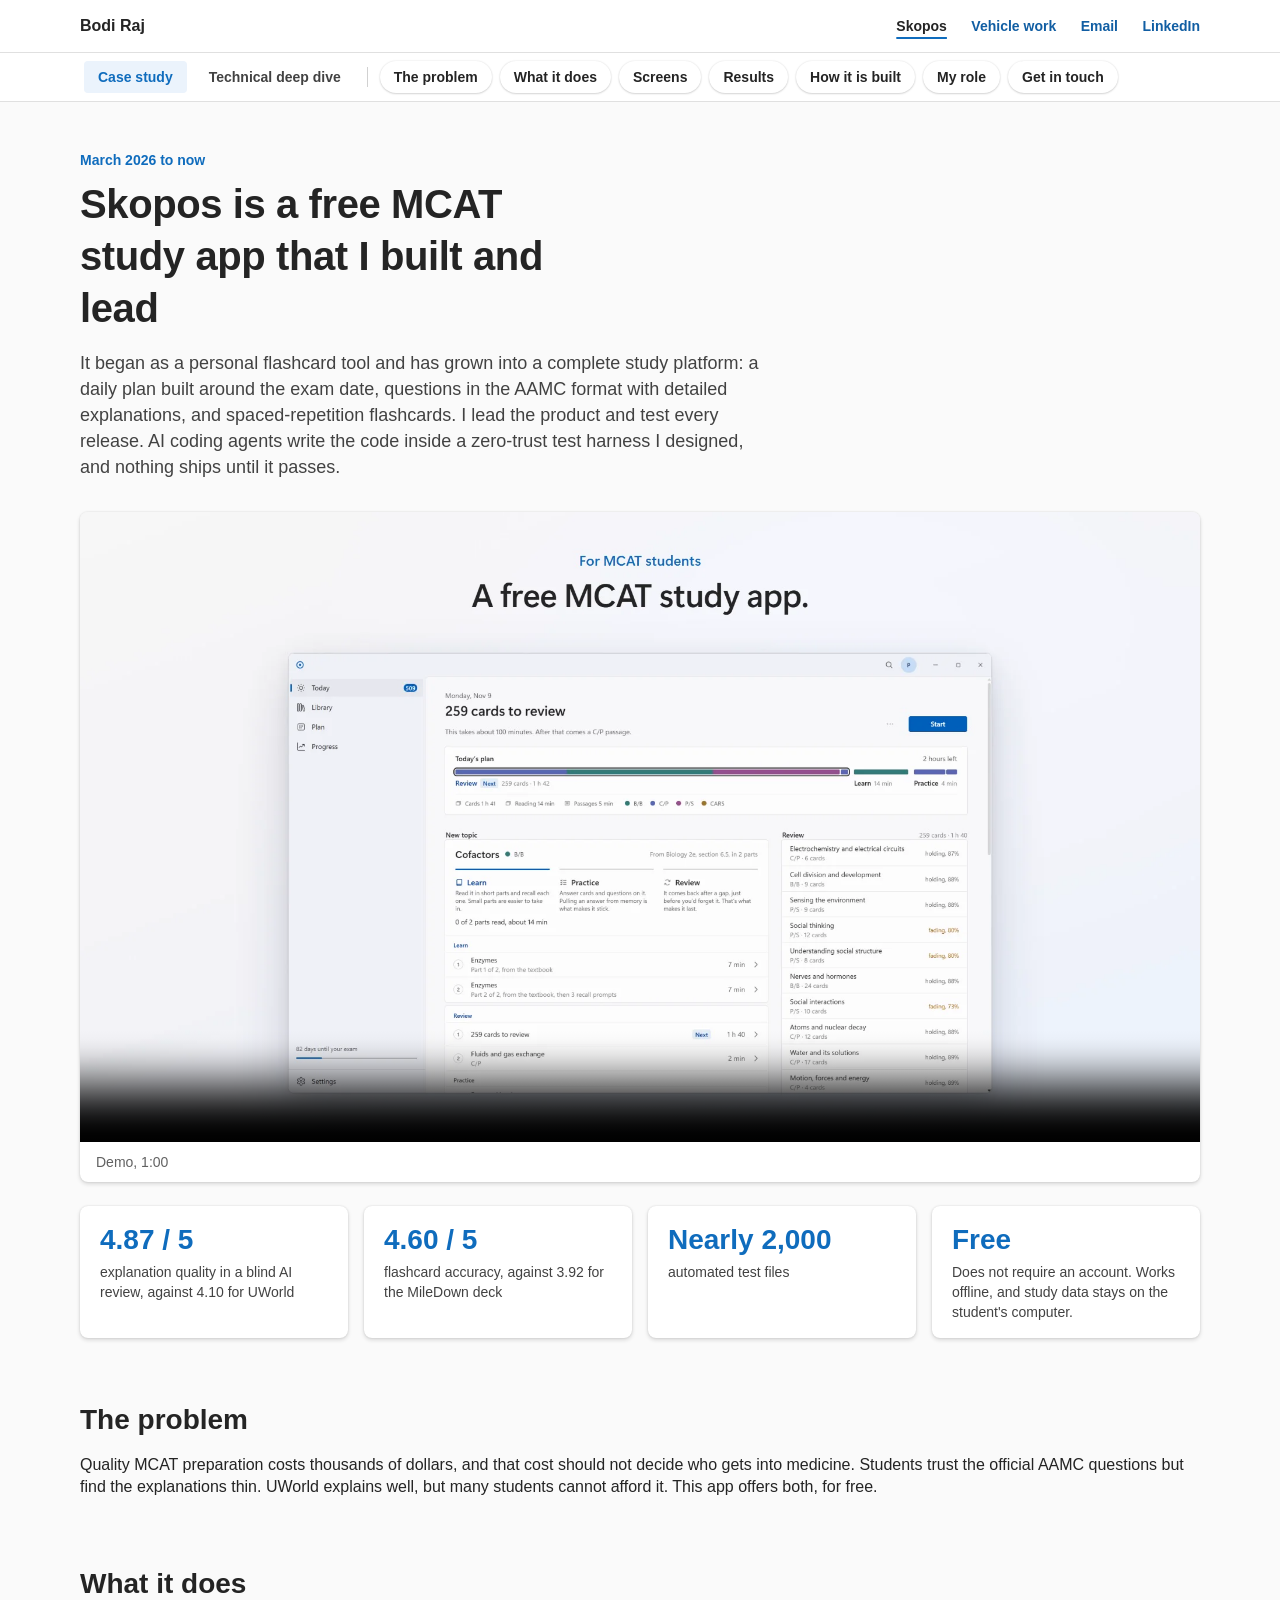
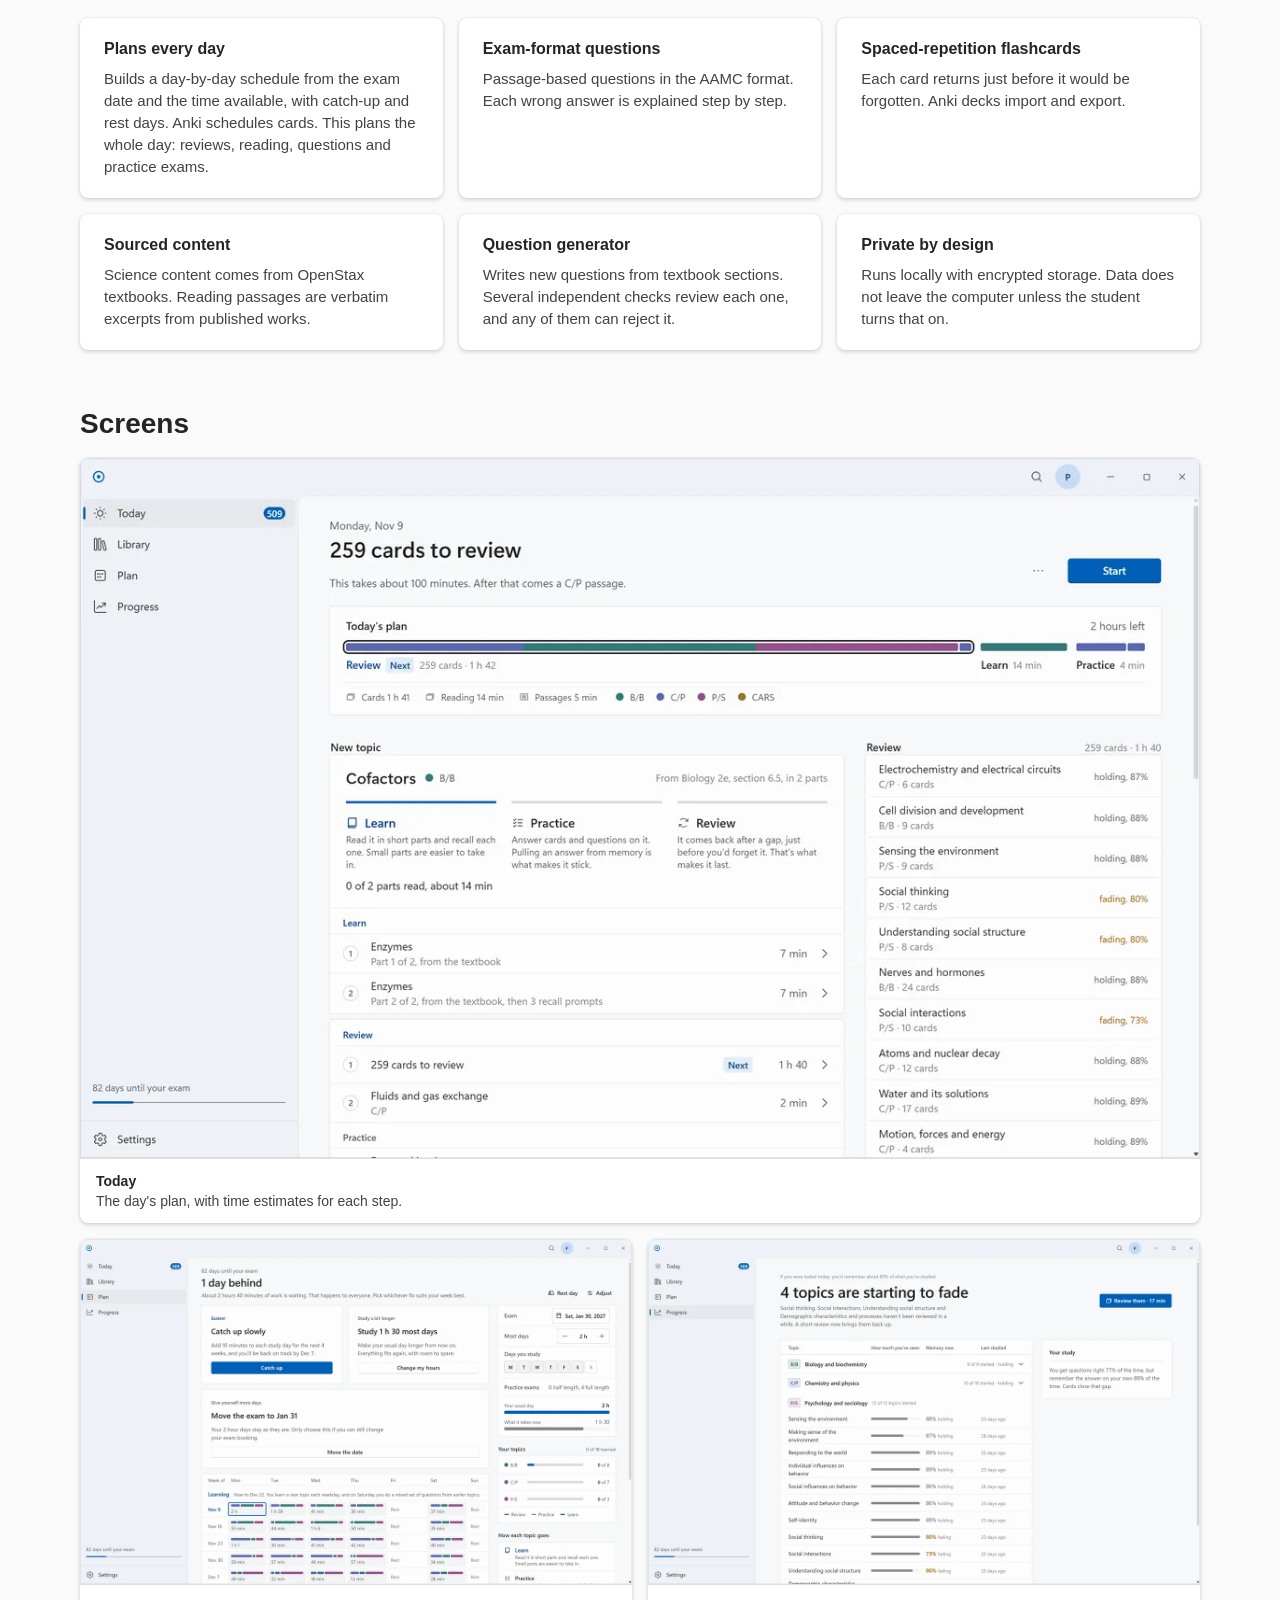
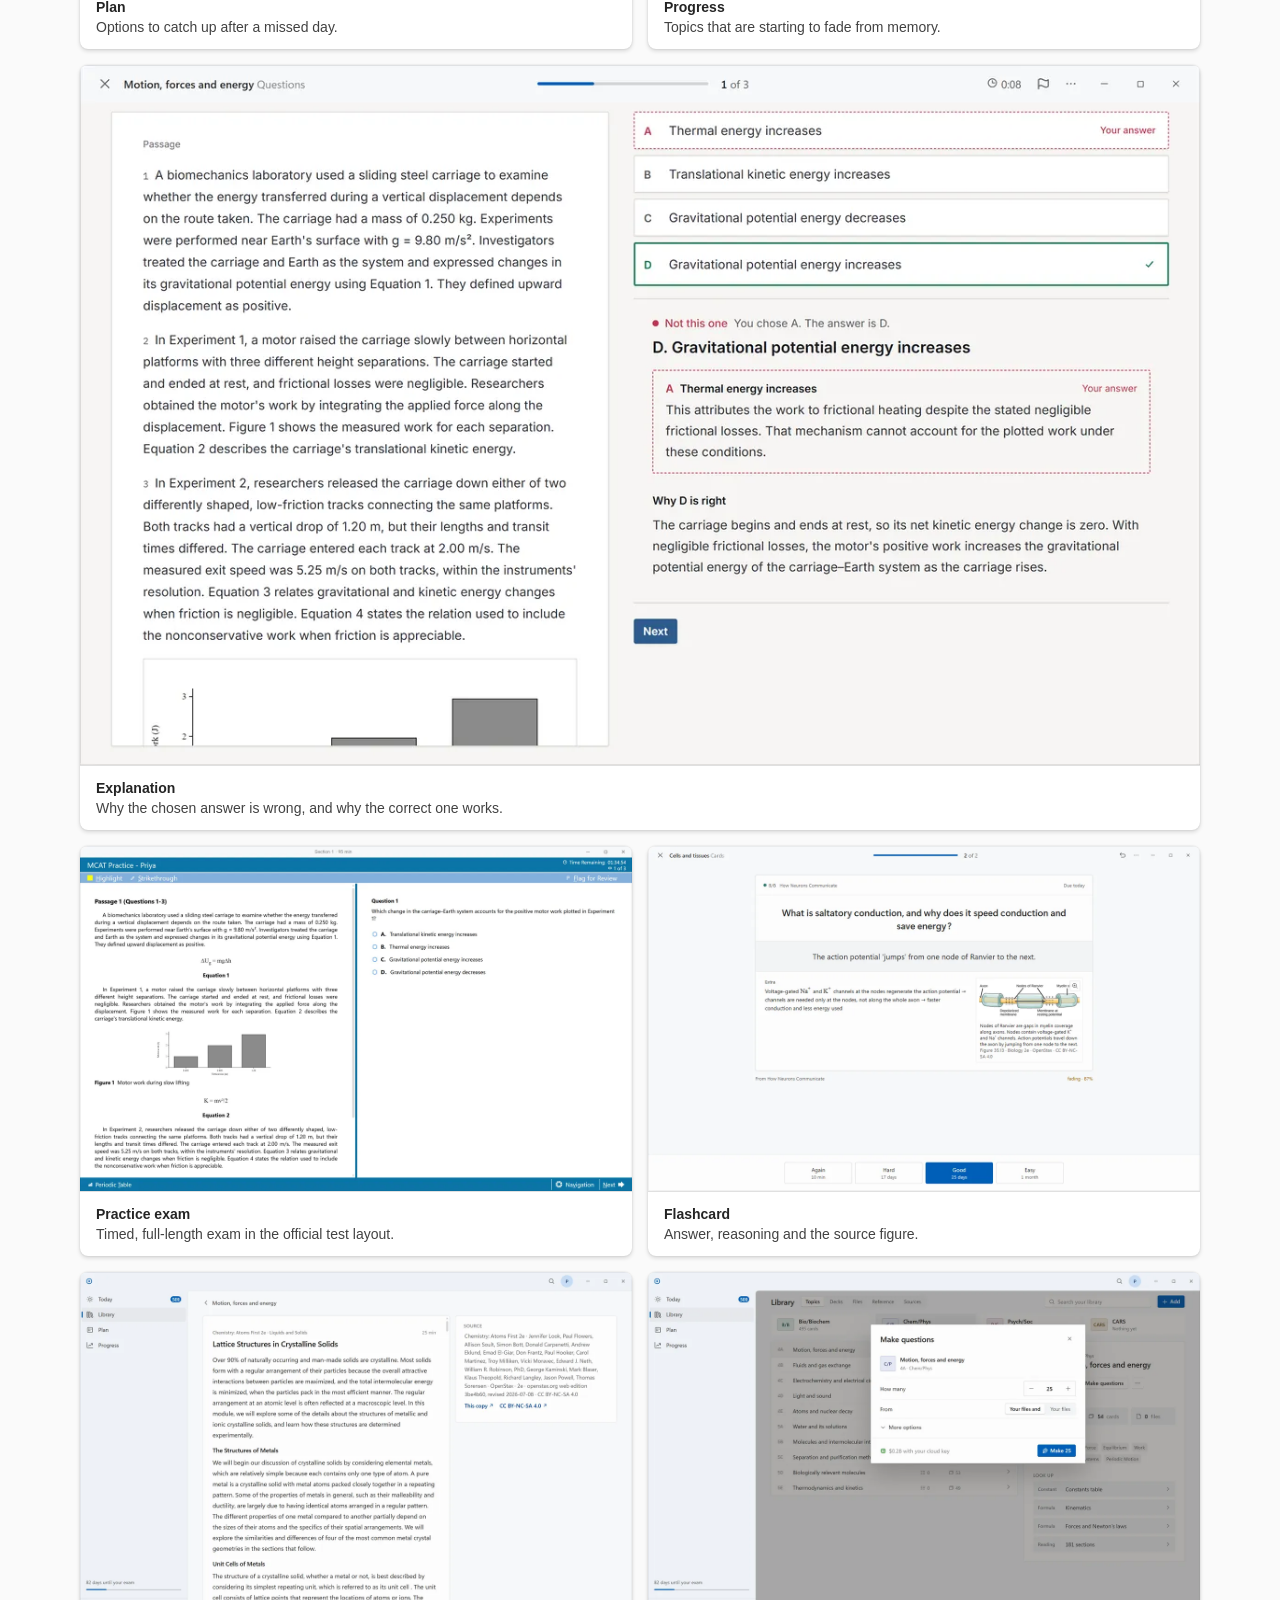
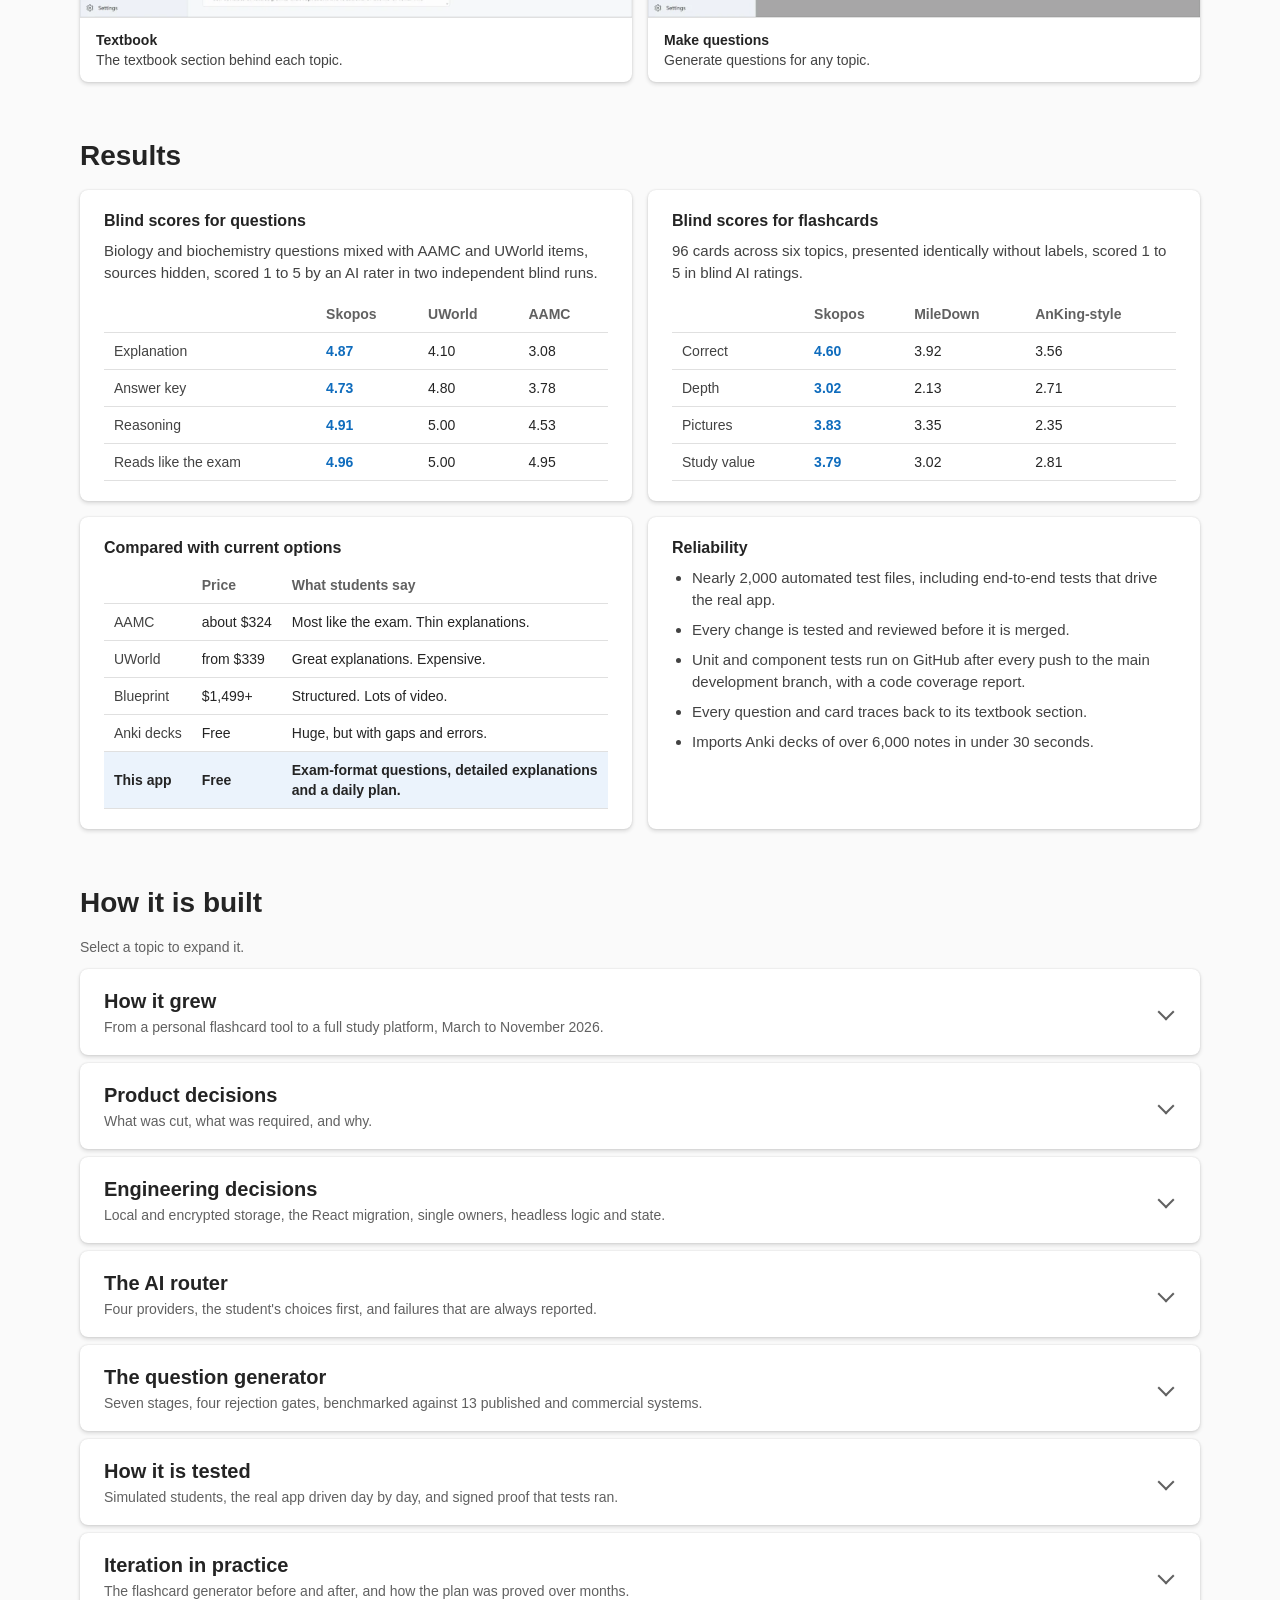
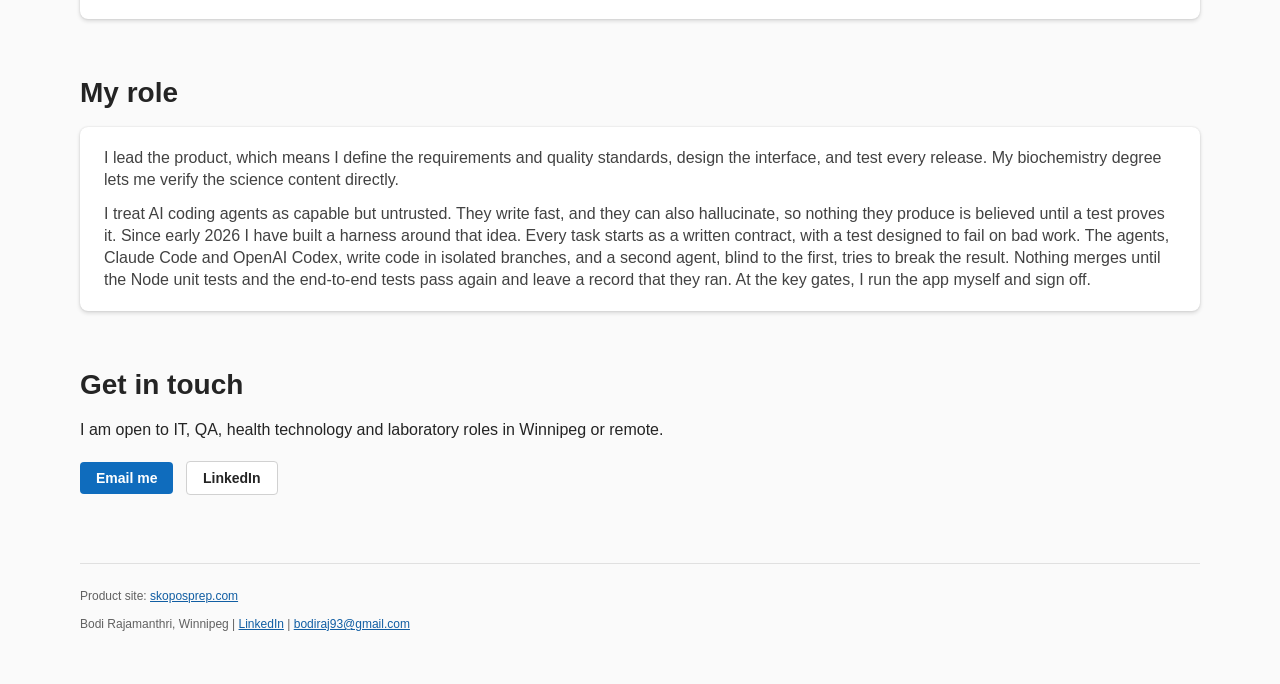
==== index.html @ bb345f44 "Harness timeline: since early 2026" ====
<!DOCTYPE html>
<html lang="en">
<head>
<meta charset="utf-8">
<meta name="viewport" content="width=device-width, initial-scale=1">
<title>Bodi Rajamanthri | Product Lead, Skopos MCAT Prep | Winnipeg</title>
<meta name="description" content="Skopos, a free MCAT study app built and led by Bodi Raj. Demo, screens and results.">
<meta property="og:type" content="website">
<meta property="og:url" content="https://bodiraj93.github.io/">
<meta property="og:title" content="Skopos, a free MCAT study app built and led by Bodi Raj">
<meta property="og:description" content="Demo, screens, engineering decisions and blind test results.">
<meta property="og:image" content="https://bodiraj93.github.io/og.jpg">
<meta property="og:image:width" content="1200">
<meta property="og:image:height" content="627">
<meta name="twitter:card" content="summary_large_image">
<meta name="google-site-verification" content="jhf5IRQitZD0IKRXEUvw29WtyQls0X3uq4EDKf5aHxo">
<link rel="canonical" href="https://bodiraj93.github.io/">
<script type="application/ld+json">{"@context": "https://schema.org", "@type": "Person", "name": "Bodi Rajamanthri", "url": "https://bodiraj93.github.io/", "email": "mailto:bodiraj93@gmail.com", "jobTitle": "Product Lead", "address": {"@type": "PostalAddress", "addressLocality": "Winnipeg", "addressRegion": "MB", "addressCountry": "CA"}, "alumniOf": [{"@type": "CollegeOrUniversity", "name": "Red River College Polytechnic"}, {"@type": "CollegeOrUniversity", "name": "University of Winnipeg"}], "knowsAbout": ["IT support", "Quality assurance", "Software testing", "Product management", "Biochemistry", "Laboratory skills", "Automotive electrical"], "sameAs": ["https://www.linkedin.com/in/bodi-raj/"]}</script>
<link rel="stylesheet" href="site.css?v=8">
</head>
<body>

<header class="top">
  <div class="wrap top-row">
    <a class="name" href="#">Bodi Raj</a>
    <nav aria-label="Site">
      <a href="index.html" aria-current="page">Skopos</a>
      <a href="vehicles.html">Vehicle work</a>
      <a href="mailto:bodiraj93@gmail.com">Email</a>
      <a href="https://www.linkedin.com/in/bodi-raj/">LinkedIn</a>
    </nav>
  </div>
</header>
<nav class="secnav" aria-label="Skopos pages and sections">
  <div class="wrap secnav-row"><a class="tab" href="index.html" aria-current="page">Case study</a><a class="tab" href="skopos-deep-dive.html">Technical deep dive</a><span class="sep" aria-hidden="true"></span><a href="#problem">The problem</a><a href="#what">What it does</a><a href="#screens">Screens</a><a href="#results">Results</a><a href="#built">How it is built</a><a href="#role">My role</a><a href="#contact">Get in touch</a></div>
</nav>

<main>

<section class="hero wrap">
  <p class="eyebrow">March 2026 to now</p>
  <h1>Skopos is a free MCAT study app that I built and lead</h1>
  <p class="lede">It began as a personal flashcard tool and has grown into a complete study platform: a daily plan built around the exam date, questions in the AAMC format with detailed explanations, and spaced-repetition flashcards. I lead the product and test every release. AI coding agents write the code inside a zero-trust test harness I designed, and nothing ships until it passes.</p>

  <figure class="video card">
    <video controls preload="metadata" playsinline poster="poster.webp" width="1920" height="1080">
      <source src="demo.mp4" type="video/mp4">
    </video>
    <figcaption>Demo, 1:00</figcaption>
  </figure>

  <ul class="facts" aria-label="Key facts">
    <li><strong>4.87 / 5</strong><span>explanation quality in a blind AI review, against 4.10 for UWorld</span></li>
    <li><strong>4.60 / 5</strong><span>flashcard accuracy, against 3.92 for the MileDown deck</span></li>
    <li><strong>Nearly 2,000</strong><span>automated test files</span></li>
    <li><strong>Free</strong><span>Does not require an account. Works offline, and study data stays on the student's computer.</span></li>
  </ul>
</section>

<section class="wrap block" id="problem">
  <h2>The problem</h2>
  <p>Quality MCAT preparation costs thousands of dollars, and that cost should not decide who gets into medicine. Students trust the official AAMC questions but find the explanations thin. UWorld explains well, but many students cannot afford it. This app offers both, for free.</p>
</section>

<section class="wrap block" id="what">
  <h2>What it does</h2>
  <div class="grid three">
    <article class="card pad"><h3>Plans every day</h3><p>Builds a day-by-day schedule from the exam date and the time available, with catch-up and rest days. Anki schedules cards. This plans the whole day: reviews, reading, questions and practice exams.</p></article>
    <article class="card pad"><h3>Exam-format questions</h3><p>Passage-based questions in the AAMC format. Each wrong answer is explained step by step.</p></article>
    <article class="card pad"><h3>Spaced-repetition flashcards</h3><p>Each card returns just before it would be forgotten. Anki decks import and export.</p></article>
    <article class="card pad"><h3>Sourced content</h3><p>Science content comes from OpenStax textbooks. Reading passages are verbatim excerpts from published works.</p></article>
    <article class="card pad"><h3>Question generator</h3><p>Writes new questions from textbook sections. Several independent checks review each one, and any of them can reject it.</p></article>
    <article class="card pad"><h3>Private by design</h3><p>Runs locally with encrypted storage. Data does not leave the computer unless the student turns that on.</p></article>
  </div>
</section>

<section class="wrap block" id="screens">
  <h2>Screens</h2>
  <div class="gallery" data-gallery></div>
</section>

<section class="wrap block" id="results">
  <h2>Results</h2>
  <div class="grid two">
    <article class="card pad">
      <h3>Blind scores for questions</h3>
      <p class="sub">Biology and biochemistry questions mixed with AAMC and UWorld items, sources hidden, scored 1 to 5 by an AI rater in two independent blind runs.</p>
      <table class="scores">
        <thead><tr><th scope="col"></th><th scope="col">Skopos</th><th scope="col">UWorld</th><th scope="col">AAMC</th></tr></thead>
        <tbody>
          <tr><th scope="row">Explanation</th><td>4.87</td><td>4.10</td><td>3.08</td></tr>
          <tr><th scope="row">Answer key</th><td>4.73</td><td>4.80</td><td>3.78</td></tr>
          <tr><th scope="row">Reasoning</th><td>4.91</td><td>5.00</td><td>4.53</td></tr>
          <tr><th scope="row">Reads like the exam</th><td>4.96</td><td>5.00</td><td>4.95</td></tr>
        </tbody>
      </table>
    </article>
    <article class="card pad">
      <h3>Blind scores for flashcards</h3>
      <p class="sub">96 cards across six topics, presented identically without labels, scored 1 to 5 in blind AI ratings.</p>
      <table class="scores">
        <thead><tr><th scope="col"></th><th scope="col">Skopos</th><th scope="col">MileDown</th><th scope="col">AnKing-style</th></tr></thead>
        <tbody>
          <tr><th scope="row">Correct</th><td>4.60</td><td>3.92</td><td>3.56</td></tr>
          <tr><th scope="row">Depth</th><td>3.02</td><td>2.13</td><td>2.71</td></tr>
          <tr><th scope="row">Pictures</th><td>3.83</td><td>3.35</td><td>2.35</td></tr>
          <tr><th scope="row">Study value</th><td>3.79</td><td>3.02</td><td>2.81</td></tr>
        </tbody>
      </table>
    </article>
  </div>
  <div class="grid two after">
    <article class="card pad">
      <h3>Compared with current options</h3>
      <table class="scores compare">
        <thead><tr><th scope="col"></th><th scope="col">Price</th><th scope="col">What students say</th></tr></thead>
        <tbody>
          <tr><th scope="row">AAMC</th><td>about $324</td><td>Most like the exam. Thin explanations.</td></tr>
          <tr><th scope="row">UWorld</th><td>from $339</td><td>Great explanations. Expensive.</td></tr>
          <tr><th scope="row">Blueprint</th><td>$1,499+</td><td>Structured. Lots of video.</td></tr>
          <tr><th scope="row">Anki decks</th><td>Free</td><td>Huge, but with gaps and errors.</td></tr>
          <tr><th scope="row">This app</th><td>Free</td><td>Exam-format questions, detailed explanations and a daily plan.</td></tr>
        </tbody>
      </table>
    </article>
    <article class="card pad">
      <h3>Reliability</h3>
      <ul class="plain">
        <li>Nearly 2,000 automated test files, including end-to-end tests that drive the real app.</li>
        <li>Every change is tested and reviewed before it is merged.</li>
        <li>Unit and component tests run on GitHub after every push to the main development branch, with a code coverage report.</li>
        <li>Every question and card traces back to its textbook section.</li>
        <li>Imports Anki decks of over 6,000 notes in under 30 seconds.</li>
      </ul>
    </article>
  </div>
</section>

<section class="wrap block" id="built">
  <h2>How it is built</h2>
  <p class="sub">Select a topic to expand it.</p>
  <div class="dd-list">
  <details class="dd">
    <summary><span class="dd-t">How it grew</span><span class="dd-s">From a personal flashcard tool to a full study platform, March to November 2026.</span></summary>
    <div class="dd-body">
<ol class="timeline">
    <li><span class="when">Mar to Jun</span><h3>Flashcard tool</h3><p>A personal flashcard app, extended with practice exams, a planner and statistics.</p></li>
    <li><span class="when">Jun to Aug</span><h3>Full rebuild</h3><p>Rebuilt on a modern framework, with every existing feature listed first so that every one was kept.</p></li>
    <li><span class="when">September</span><h3>Design and data</h3><p>Every screen redesigned. Textbook library, encrypted storage and Anki import added.</p></li>
    <li><span class="when">October</span><h3>Question generator</h3><p>Generator built and tested blind against official and commercial questions. Phone companion designed.</p></li>
    <li><span class="when">November</span><h3>Question bank</h3><p>Completing the full question bank.</p></li>
  </ol>
    </div>
  </details>
  <details class="dd">
    <summary><span class="dd-t">Product decisions</span><span class="dd-s">What was cut, what was required, and why.</span></summary>
    <div class="dd-body">
<div class="grid two">
    <article class="card pad"><h3>Removing the 3D home screen</h3><p>I built a 3D world for the home screen. It was impressive, but it slowed the app and pulled focus from studying, so I removed it.</p></article>
    <article class="card pad"><h3>Every fact is sourced</h3><p>Every question and card must trace back to a textbook section. Anything that cannot is discarded.</p></article>
    <article class="card pad"><h3>Every change is checked</h3><p>Every change is tested and approved by a separate reviewer before it is merged.</p></article>
    <article class="card pad"><h3>Local data and optional AI features</h3><p>The app does not require an account and does not use cloud storage. AI features are optional and use the student's own key.</p></article>
  </div>
    </div>
  </details>
  <details class="dd">
    <summary><span class="dd-t">Engineering decisions</span><span class="dd-s">Local and encrypted storage, the React migration, single owners, headless logic and state.</span></summary>
    <div class="dd-body">
<article class="card pad feature">
    <h3>Local, encrypted storage</h3>
    <p>Skopos keeps everything on the student's own computer, unlike most apps today, which are cloud subscriptions that keep your data on their servers. Students' study records sit close to health and medical information, and that kind of data should not be sent over the internet without their say. The data is stored in an encrypted database (SQLCipher). The app does not require an account, does not use cloud storage, and works fully offline. AI features are optional and use the student's own key, so data is shared only when they choose.</p>
  </article>
  <div class="grid three after">
    <article class="card pad"><h3>Migration to React</h3><p>The original app had grown to about 30,000 lines of plain JavaScript and was getting risky to change. I moved it to React, starting from a full feature inventory so that every feature was kept, and old code was retired only after a script confirmed it was unused.</p></article>
    <article class="card pad"><h3>Single owners</h3><p>Every rule lives in exactly one place. One module decides what is due for review, and the home screen, study sessions, flashcards and planner all read from it. When two screens work something out separately, they eventually disagree. One owner means one answer and one place to fix.</p></article>
    <article class="card pad"><h3>Headless logic</h3><p>Scheduling, pacing and planning are pure functions that do not depend on the screen, the clock or storage. They can be tested thoroughly on their own and behave the same wherever they are used.</p></article>
    <article class="card pad"><h3>Clear state management</h3><p>State is split into four layers: shared logic, encrypted study data, settings and background services. Each screen's state has exactly one owner in the store (Zustand), so any bug traces back to one place.</p></article>
    <article class="card pad"><h3>A plan recalculated from real progress</h3><p>A saved study plan is out of date the moment a student misses a day. So the plan is not stored. It is recalculated from the student's real progress every time, and every change they make is applied the same way.</p></article>
    <article class="card pad"><h3>Locked-down desktop shell</h3><p>In the Electron shell, the interface code is kept apart from the system and cannot load system modules. It reaches the system only through an approved list of channels, and every response is checked at that boundary.</p></article>
  </div>
    </div>
  </details>
  <details class="dd">
    <summary><span class="dd-t">The AI router</span><span class="dd-s">Four providers, the student's choices first, and failures that are always reported.</span></summary>
    <div class="dd-body">
<p class="intro">The app can work with four AI providers: Gemini, OpenAI, Anthropic and Groq. A router decides which model handles each task. I designed it around one principle: the student's choices always come first, and quality, capability and cost are weighed only within them.</p>
  <ol class="steps">
    <li><h3>The student's choices</h3><p>A model the student has pinned is used as is. Otherwise the router stays within their chosen provider, their quality setting and their spending limit.</p></li>
    <li><h3>What the task needs</h3><p>Each task declares what it requires, such as reading images, reading PDFs, structured output, long documents or keeping data on the computer. Models that cannot do the job are filtered out.</p></li>
    <li><h3>Best fit, then cost</h3><p>Among the models left, it scores quality for that kind of work and moves up a tier only for harder material, such as difficult questions or answers that must be graded precisely.</p></li>
    <li><h3>A plain message when no model fits</h3><p>If none of the available models meets every requirement, it uses the closest match and tells the student plainly, including what would fix it. It does not fail silently.</p></li>
  </ol>
  <p class="note">The routing decision is a pure function: the same inputs always give the same answer, without side effects, so every rule can be tested directly. Adding a new provider means registering it, not changing the router.</p>
  <div class="grid two after">
    <article class="card pad diff"><h3>How it differs</h3><p>Most study apps are tied to one cloud AI service and send everything to it. This router works across four providers, and it puts the student's choices and data rules ahead of the system's preferences.</p></article>
    <article class="card pad diff"><h3>How it was proved</h3><p>Because each decision is a pure function, every rule (pins, capability filters, tier escalation, spending limits, the loud fallback) is checked directly by automated tests, without needing a live AI service.</p></article>
  </div>
    </div>
  </details>
  <details class="dd">
    <summary><span class="dd-t">The question generator</span><span class="dd-s">Seven stages, four rejection gates, benchmarked against 13 published and commercial systems.</span></summary>
    <div class="dd-body">
<p class="intro">The generator is a pipeline of seven stages, using several AI models and code checks, each with one job. Four of the stages can reject a question, and anything that fails is discarded rather than patched.</p>
  <ol class="steps seven">
    <li><h3>Source first</h3><p>Every question starts from one section of a real text: OpenStax for the sciences, published works for reading passages.</p></li>
    <li><h3>Blueprint</h3><p>The question is planned before it is written: the skill it tests, the reasoning it needs, and the specific mistake each wrong answer is built to catch.</p></li>
    <li><h3>Write</h3><p>Passage, question, four options and a step-by-step explanation, written only from the source and the blueprint.</p></li>
    <li class="gate"><h3>Blind solve</h3><p>A separate model answers without seeing the key. If it does not reach the intended answer, the question is removed.</p></li>
    <li class="gate"><h3>Grounding check</h3><p>Every fact the answer depends on must be found in the source text. Anything unsupported is removed.</p></li>
    <li class="gate"><h3>Rules in code</h3><p>Fixed checks that a model cannot argue past: format, option letters, explanation steps, giveaway wording and duplicates.</p></li>
    <li class="gate"><h3>Measured against the exam</h3><p>Each batch's mix of skills and difficulty must sit within the real exam's range, and batches are rated blind alongside real exam questions.</p></li>
  </ol>
  <div class="grid two after">
    <article class="card pad diff"><h3>How it differs</h3><p>I benchmarked the design against 13 published and commercial systems. Research generators rely on templates built by experts or a human reviewer at the end, and commercial banks do not publish how their questions are made. A single AI prompt produces acceptable questions only 18 to 31 percent of the time in a published medical study. This pipeline does not have a human in the loop, so its gates are built to carry that load: every wrong answer is planned around a real mistake, and every fact is checked against the source.</p></article>
    <article class="card pad diff"><h3>How it was proved</h3><p>Batches were rated blind, mixed in with official AAMC and commercial questions. On biology and biochemistry, its explanations scored 4.87 out of 5, against 4.10 for UWorld and 3.08 for the AAMC's own. Each round of testing fed the next version of the pipeline.</p></article>
  </div>
    </div>
  </details>
  <details class="dd">
    <summary><span class="dd-t">How it is tested</span><span class="dd-s">Simulated students, the real app driven day by day, and signed proof that tests ran.</span></summary>
    <div class="dd-body">
<div class="grid three">
    <article class="card pad"><h3>Simulated students</h3><p>Simulated students study for a week, a month, a year and several years, on the real encrypted database. They miss days, move their exam date, import decks and rest, and the app is checked every simulated day. One run loads 100,000 cards to test scale.</p></article>
    <article class="card pad"><h3>The real app, day by day</h3><p>Automated tests open the real desktop app and study through it for weeks at a time with a controlled clock, then compare the app's plan against an independent calculation every day.</p></article>
    <article class="card pad"><h3>Rules about the plan</h3><p>Property tests state rules the planner must always keep, then check them across many randomly generated study histories with missed days, rest days and exam date changes.</p></article>
    <article class="card pad"><h3>Signed test records for finished tasks</h3><p>A task can only be marked done with a signed record that its tests ran. The system re-runs that command itself, and blocks any commit made with code newer than the last passing test run.</p></article>
    <article class="card pad"><h3>Automated checks on app wording</h3><p>The app's writing rules are checked automatically by the test suite: plain everyday words, without internal jargon, dashes or trailing dots. A screen that breaks them fails the tests.</p></article>
    <article class="card pad"><h3>Source and licence credits</h3><p>Every textbook figure carries its source and licence on the card. A licence audit checked the terms shown across the app.</p></article>
  </div>
    </div>
  </details>
  <details class="dd">
    <summary><span class="dd-t">Iteration in practice</span><span class="dd-s">The flashcard generator before and after, and how the plan was proved over months.</span></summary>
    <div class="dd-body">
<p class="intro">The flashcard generator is one example of how each major part was iterated and re-tested until it measured up. The previous version's cards were thin, so it was rebuilt and tested again, blind.</p>
<div class="grid two">
    <article class="card pad">
      <h3>Flashcard generator, previous version against current</h3>
      <p class="sub">Both versions were scored in the same blind test on the same six topics.</p>
      <table class="scores">
        <thead><tr><th scope="col"></th><th scope="col">Current</th><th scope="col">Previous version</th></tr></thead>
        <tbody>
          <tr><th scope="row">Depth</th><td>3.02</td><td>1.94</td></tr>
          <tr><th scope="row">Pictures</th><td>3.83</td><td>1.35</td></tr>
          <tr><th scope="row">Study value</th><td>3.79</td><td>2.50</td></tr>
          <tr><th scope="row">Correct</th><td>4.60</td><td>4.40</td></tr>
        </tbody>
      </table>
    </article>
    <article class="card pad">
      <h3>Long-run tests of the plan</h3>
      <ul class="plain">
        <li>Simulated students run from one week to several years on the real encrypted database.</li>
        <li>The real app is driven through weeks of study, and its plan is compared every day with an independent calculation.</li>
        <li>Missed days, rest days, exam date changes and large imports are all part of the test.</li>
      </ul>
    </article>
  </div>
    </div>
  </details>
  </div>
</section>

<section class="wrap block" id="role">
  <h2>My role</h2>
  <div class="card pad role">
    <p>I lead the product, which means I define the requirements and quality standards, design the interface, and test every release. My biochemistry degree lets me verify the science content directly.</p>
    <p>I treat AI coding agents as capable but untrusted. They write fast, and they can also hallucinate, so nothing they produce is believed until a test proves it. Since early 2026 I have built a harness around that idea. Every task starts as a written contract, with a test designed to fail on bad work. The agents, Claude Code and OpenAI Codex, write code in isolated branches, and a second agent, blind to the first, tries to break the result. Nothing merges until the Node unit tests and the end-to-end tests pass again and leave a record that they ran. At the key gates, I run the app myself and sign off.</p>
  </div>
</section>

<section class="wrap block contact" id="contact">
  <h2>Get in touch</h2>
  <p>I am open to IT, QA, health technology and laboratory roles in Winnipeg or remote.</p>
  <p><a class="btn" href="mailto:bodiraj93@gmail.com">Email me</a> <a class="btn subtle" href="https://www.linkedin.com/in/bodi-raj/">LinkedIn</a></p>
</section>

</main>

<dialog id="lightbox" aria-label="Full size image">
  <form method="dialog"><button class="close" aria-label="Close">Close</button></form>
  <img alt="">
  <p class="cap"></p>
</dialog>

<footer class="wrap foot"><p>Product site: <a href="https://skoposprep.com">skoposprep.com</a></p><p>Bodi Rajamanthri, Winnipeg | <a href="https://www.linkedin.com/in/bodi-raj/">LinkedIn</a> | <a href="mailto:bodiraj93@gmail.com">bodiraj93@gmail.com</a></p></footer>

<script src="shots.js?v=6"></script>
<script src="site.js?v=6"></script>
<script>
// Section menu: mark the section on screen. Links work without this.
(function () {
  var links = Array.prototype.slice.call(document.querySelectorAll('.secnav a[href^="#"]'));
  if (!links.length || !('IntersectionObserver' in window)) return;
  var row = links[0].parentNode, on = null;
  var secs = links.map(function (a) { return document.getElementById(a.hash.slice(1)); });
  function update() {
    var pick = null;
    secs.forEach(function (s, i) { if (s.getBoundingClientRect().top <= innerHeight / 2) pick = links[i]; });
    if (pick === on) return;
    if (on) on.removeAttribute('aria-current');
    on = pick;
    if (!on) return;
    on.setAttribute('aria-current', 'true');
    var r = row.getBoundingClientRect(), b = on.getBoundingClientRect();
    if (b.left < r.left || b.right > r.right) row.scrollLeft += b.left - r.left - (r.width - b.width) / 2;
  }
  var io = new IntersectionObserver(update, { rootMargin: '0px 0px -50% 0px' });
  secs.forEach(function (s) { io.observe(s); });
})();
</script>
</body>
</html>
---- site.css ----
/* Fluent 2 tokens (values from microsoft/fluentui packages/tokens) */
:root {
  --bg1: #ffffff; --bg2: #fafafa; --bg3: #f5f5f5;
  --fg1: #242424; --fg2: #424242; --fg3: #616161;
  --stroke1: #d1d1d1; --stroke2: #e0e0e0;
  --brand: #0f6cbd; --brand-hover: #115ea3; --brand-bg2: #ebf3fc; --brand-fg: #0f6cbd; --link: #115ea3;
  --focus: #000000;
  --sh-a: rgba(0,0,0,.12); --sh-k: rgba(0,0,0,.14);
  --shadow4: 0 0 2px var(--sh-a), 0 2px 4px var(--sh-k);
  --shadow8: 0 0 2px var(--sh-a), 0 4px 8px var(--sh-k);
  --shadow64: 0 0 8px var(--sh-a), 0 32px 64px var(--sh-k);
  --r-m: 4px; --r-xl: 8px; --r-2xl: 12px;
  --font: "Segoe UI Variable Text", "Segoe UI", "Segoe UI Web (West European)", -apple-system, BlinkMacSystemFont, Roboto, "Helvetica Neue", sans-serif;
  --display: "Segoe UI Variable Display", "Segoe UI", -apple-system, BlinkMacSystemFont, Roboto, sans-serif;
}
@media (prefers-color-scheme: dark) {
  :root {
    --bg1: #292929; --bg2: #1f1f1f; --bg3: #141414;
    --fg1: #ffffff; --fg2: #d6d6d6; --fg3: #adadad;
    --stroke1: #666666; --stroke2: #525252;
    --brand: #115ea3; --brand-hover: #0f6cbd; --brand-bg2: #082338; --brand-fg: #479ef5; --link: #479ef5;
    --focus: #ffffff; --sh-a: rgba(0,0,0,.24); --sh-k: rgba(0,0,0,.28);
  }
}

* { box-sizing: border-box; }
html { -webkit-text-size-adjust: 100%; }
body { margin: 0; background: var(--bg2); color: var(--fg1); font: 400 16px/22px var(--font); }
a { color: var(--link); }
:focus-visible { outline: 2px solid var(--focus); outline-offset: 2px; border-radius: var(--r-m); }
.wrap { width: min(1120px, 100% - 48px); margin-inline: auto; }

.top { position: sticky; top: 0; z-index: 5; background: color-mix(in srgb, var(--bg1) 88%, transparent); backdrop-filter: blur(12px); border-bottom: 1px solid var(--stroke2); }
.top-row { display: flex; align-items: center; justify-content: space-between; height: 52px; }
.name { font: 600 16px/22px var(--font); color: var(--fg1); text-decoration: none; }
.top nav a { margin-left: 20px; font: 600 14px/20px var(--font); text-decoration: none; }
.top nav a:hover { text-decoration: underline; }

.hero { padding: 48px 0 8px; }
.eyebrow { margin: 0 0 8px; font: 600 14px/20px var(--font); color: var(--brand-fg); }
h1 { margin: 0; max-width: 22ch; font: 600 40px/52px var(--display); letter-spacing: -0.01em; }
.lede { max-width: 68ch; margin: 16px 0 32px; color: var(--fg2); font: 400 18px/26px var(--font); }
h2 { margin: 0 0 16px; font: 600 28px/36px var(--display); }
h3 { margin: 0 0 8px; font: 600 16px/22px var(--font); }
p { margin: 0 0 12px; }
.sub { color: var(--fg3); font-size: 14px; line-height: 20px; }
.note { margin: 12px 0 0; color: var(--fg2); font-size: 14px; line-height: 20px; }

.card { background: var(--bg1); border-radius: var(--r-xl); box-shadow: var(--shadow4); }
.pad { padding: 20px 24px; }
.pad p:last-child { margin-bottom: 0; }

.video { margin: 0; overflow: hidden; }
.video video { display: block; width: 100%; height: auto; aspect-ratio: 16 / 9; background: var(--bg3); }
.video figcaption { padding: 10px 16px; font-size: 14px; line-height: 20px; color: var(--fg3); }

.facts { list-style: none; padding: 0; margin: 24px 0 0; display: grid; grid-template-columns: repeat(4, 1fr); gap: 16px; }
.facts li { background: var(--bg1); border-radius: var(--r-xl); box-shadow: var(--shadow4); padding: 16px 20px; }
.facts strong { display: block; font: 600 28px/36px var(--display); color: var(--brand-fg); }
.facts span { display: block; margin-top: 4px; font-size: 14px; line-height: 20px; color: var(--fg2); }

.block { padding: 56px 0 0; }
.grid { display: grid; gap: 16px; }
.grid.three { grid-template-columns: repeat(3, 1fr); }
.grid.two { grid-template-columns: repeat(2, 1fr); }
.grid.after { margin-top: 16px; }
.grid p { color: var(--fg2); font-size: 15px; line-height: 22px; }

.gallery { display: grid; grid-template-columns: repeat(2, 1fr); gap: 16px; }
.shot { margin: 0; background: var(--bg1); border-radius: var(--r-xl); box-shadow: var(--shadow4); overflow: hidden; transition: box-shadow .15s; }
.shot:hover { box-shadow: var(--shadow8); }
.shot button { all: unset; display: block; width: 100%; cursor: zoom-in; }
.shot button:focus-visible { outline: 2px solid var(--focus); outline-offset: -2px; }
.shot img { display: block; width: 100%; height: auto; border-bottom: 1px solid var(--stroke2); }
.shot figcaption { padding: 12px 16px; font-size: 14px; line-height: 20px; color: var(--fg2); }
.shot figcaption b { display: block; color: var(--fg1); font-weight: 600; }
.shot.wide { grid-column: 1 / -1; }

.timeline { list-style: none; margin: 0; padding: 0; display: grid; grid-template-columns: repeat(5, 1fr); gap: 16px; counter-reset: t; }
.timeline li { position: relative; padding: 20px 20px 20px; background: var(--bg1); border-radius: var(--r-xl); box-shadow: var(--shadow4); border-top: 3px solid var(--brand); }
.timeline .when { display: block; margin-bottom: 6px; font: 600 12px/16px var(--font); color: var(--brand-fg); text-transform: uppercase; letter-spacing: .04em; }
.timeline p { margin: 0; color: var(--fg2); font-size: 14px; line-height: 20px; }

.scores { width: 100%; border-collapse: collapse; font-size: 14px; line-height: 20px; margin-top: 8px; }
.scores th, .scores td { padding: 8px 10px; text-align: left; border-bottom: 1px solid var(--stroke2); }
.scores thead th { color: var(--fg3); font-weight: 600; }
.scores tbody th { font-weight: 400; color: var(--fg2); }
.scores td { font-variant-numeric: tabular-nums; }
.scores:not(.compare) td:nth-child(2) { font-weight: 600; color: var(--brand-fg); }
.scores.compare td:first-of-type, .scores.compare tbody th { white-space: nowrap; }
.scores.compare tbody tr:last-child { background: var(--brand-bg2); }
.scores.compare tbody tr:last-child th, .scores.compare tbody tr:last-child td { font-weight: 600; color: var(--fg1); }
.plain { margin: 0; padding-left: 20px; color: var(--fg2); font-size: 15px; line-height: 22px; }
.plain li { margin-bottom: 8px; }
.plain strong { color: var(--fg1); }
.gap { margin-top: 20px; }

.role p { color: var(--fg2); }
.role strong { color: var(--fg1); }

.contact { padding-bottom: 24px; }
.btn { display: inline-block; margin: 8px 8px 0 0; padding: 6px 16px; min-height: 32px; border-radius: var(--r-m); background: var(--brand); color: #fff; font: 600 14px/20px var(--font); text-decoration: none; }
.btn:hover { background: var(--brand-hover); }
.btn.subtle { background: var(--bg1); color: var(--fg1); border: 1px solid var(--stroke1); }
.btn.subtle:hover { background: var(--bg3); }

.foot { padding: 24px 0 40px; border-top: 1px solid var(--stroke2); margin-top: 32px; color: var(--fg3); font-size: 12px; line-height: 16px; }

dialog { padding: 0; border: 0; border-radius: var(--r-2xl); box-shadow: var(--shadow64); background: var(--bg1); color: var(--fg1); max-width: min(96vw, 1600px); }
dialog::backdrop { background: rgba(0,0,0,.6); }
dialog img { display: block; max-width: 100%; max-height: 82vh; height: auto; }
dialog .cap { margin: 0; padding: 12px 16px; font-size: 14px; color: var(--fg2); }
dialog .close { position: absolute; top: 8px; right: 8px; padding: 4px 12px; border-radius: var(--r-m); border: 1px solid var(--stroke1); background: var(--bg1); color: var(--fg1); font: 600 14px/20px var(--font); cursor: pointer; }

@media (max-width: 960px) {
  .facts, .grid.three { grid-template-columns: repeat(2, 1fr); }
  .timeline { grid-template-columns: 1fr; }
}
@media (max-width: 640px) {
  .facts, .grid.three, .grid.two, .gallery { grid-template-columns: 1fr; }
  h1 { font-size: 32px; line-height: 40px; }
  .shot.wide { grid-column: auto; }
}
@media (prefers-reduced-motion: reduce) { * { transition: none !important; } }
.feature { border-left: 3px solid var(--brand); }
.feature p { color: var(--fg2); max-width: 90ch; }
.intro { max-width: 90ch; color: var(--fg2); margin-bottom: 20px; }
.steps { list-style: none; margin: 0; padding: 0; display: grid; grid-template-columns: repeat(4, 1fr); gap: 16px; counter-reset: s; }
.steps.seven { grid-template-columns: repeat(4, 1fr); }
.steps li { counter-increment: s; background: var(--bg1); border-radius: var(--r-xl); box-shadow: var(--shadow4); padding: 20px; }
.steps li::before { content: counter(s); display: inline-grid; place-items: center; width: 28px; height: 28px; margin-bottom: 10px; border-radius: 50%; background: var(--brand-bg2); color: var(--brand-fg); font: 600 14px/1 var(--font); }
.steps li.gate { border-top: 3px solid var(--brand); }
.steps p { margin: 0; color: var(--fg2); font-size: 14px; line-height: 20px; }
@media (max-width: 960px) { .steps, .steps.seven { grid-template-columns: repeat(2, 1fr); } }
@media (max-width: 640px) { .steps, .steps.seven { grid-template-columns: 1fr; } }
.diff { background: var(--brand-bg2); box-shadow: none; }
.diff p { color: var(--fg2); font-size: 15px; line-height: 22px; margin: 0; }

/* jump nav */
.jump { display: flex; flex-wrap: wrap; gap: 8px; padding: 24px 0 0; }
.jump a { padding: 6px 14px; border-radius: 999px; background: var(--bg1); box-shadow: var(--shadow2, 0 0 2px var(--sh-a), 0 1px 2px var(--sh-k)); color: var(--fg1); font: 600 14px/20px var(--font); text-decoration: none; }
.jump a:hover { background: var(--brand-bg2); color: var(--brand-fg); }
section[id] { scroll-margin-top: 64px; }
html { scroll-behavior: smooth; }

/* expandable deep dives */
.dd-list { display: grid; gap: 8px; }
.dd { background: var(--bg1); border-radius: var(--r-xl); box-shadow: var(--shadow4); overflow: hidden; }
.dd > summary { list-style: none; cursor: pointer; display: grid; grid-template-columns: 1fr auto; grid-template-areas: "t c" "s c"; column-gap: 16px; padding: 18px 24px; }
.dd > summary::-webkit-details-marker { display: none; }
.dd > summary::after { content: ""; grid-area: c; align-self: center; width: 10px; height: 10px; border-right: 2px solid var(--fg3); border-bottom: 2px solid var(--fg3); transform: rotate(45deg); transition: transform .2s; margin-right: 4px; }
.dd[open] > summary::after { transform: rotate(-135deg); }
.dd > summary:hover { background: var(--bg3); }
.dd > summary:focus-visible { outline: 2px solid var(--focus); outline-offset: -2px; }
.dd-t { grid-area: t; font: 600 20px/28px var(--display); }
.dd-s { grid-area: s; color: var(--fg3); font-size: 14px; line-height: 20px; margin-top: 2px; }
.dd-body { padding: 4px 24px 24px; border-top: 1px solid var(--stroke2); background: var(--bg2); }
.dd-body > :first-child { margin-top: 20px; }
.dd-body .card, .dd-body .timeline li, .dd-body .steps li { box-shadow: var(--shadow2, 0 0 2px var(--sh-a), 0 1px 2px var(--sh-k)); }

/* vehicle page */
.duo { display: grid; grid-template-columns: 1fr 1fr; gap: 16px; }
.duo .shot img { aspect-ratio: 4 / 3; object-fit: cover; }
.gallery.three { grid-template-columns: repeat(3, 1fr); }
.gallery.after, .card.after { margin-top: 16px; }
.block > .gallery { margin-top: 16px; }
.feature h3 { font-size: 18px; line-height: 24px; margin-bottom: 12px; }
.feature p + p { margin-top: 8px; }
/* site level 1: the current area is underlined in the brand colour */
.top nav a[aria-current] { color: var(--fg1); text-decoration: underline; text-decoration-color: var(--brand); text-decoration-thickness: 2px; text-underline-offset: 6px; }
@media (max-width: 640px) { .top-row { gap: 12px; } .top nav { display: flex; gap: 14px; padding: 10px 0; overflow-x: auto; scrollbar-width: none; } .top nav::-webkit-scrollbar { display: none; } .top nav a { flex: none; margin-left: 0; } }
.next { display: grid; grid-template-columns: 280px 1fr; gap: 0; overflow: hidden; text-decoration: none; color: inherit; }
.next img { width: 100%; height: 100%; object-fit: cover; display: block; }
.next .pad p { color: var(--fg2); }
.next:hover { box-shadow: var(--shadow8); }
@media (max-width: 960px) { .gallery.three { grid-template-columns: repeat(2, 1fr); } }
@media (max-width: 640px) { .duo, .gallery.three, .next { grid-template-columns: 1fr; } }
.scores.compare.flat tbody tr:last-child { background: none; }
.scores.compare.flat tbody tr:last-child th, .scores.compare.flat tbody tr:last-child td { font-weight: 400; color: var(--fg2); }
.scores.compare.flat td { white-space: normal; }

/* sticky page and section menu (case study and deep dive) */
.secnav { position: sticky; top: 53px; z-index: 4; background: color-mix(in srgb, var(--bg1) 88%, transparent); backdrop-filter: blur(12px); border-bottom: 1px solid var(--stroke2); }
.secnav-row { display: flex; align-items: center; gap: 8px; padding: 8px 4px; overflow-x: auto; scrollbar-width: none; }
.secnav-row::-webkit-scrollbar { display: none; }
.secnav a { flex: none; padding: 6px 14px; border-radius: 999px; background: var(--bg1); box-shadow: 0 0 2px var(--sh-a), 0 1px 2px var(--sh-k); color: var(--fg1); font: 600 14px/20px var(--font); text-decoration: none; white-space: nowrap; }
.secnav a:hover { background: var(--brand-bg2); color: var(--brand-fg); }
.secnav a[aria-current="true"] { background: var(--brand); color: #fff; }
.secnav a.tab { border-radius: var(--r-m); background: none; box-shadow: none; color: var(--fg2); }
.secnav a.tab:hover { background: var(--bg3); color: var(--fg1); }
.secnav a.tab[aria-current="page"] { background: var(--brand-bg2); color: var(--brand-fg); }
.secnav .sep { flex: none; width: 1px; height: 20px; margin: 0 4px; background: var(--stroke1); }
html:has(.secnav) section[id] { scroll-margin-top: 112px; }
@media (prefers-reduced-motion: reduce) { html:has(.secnav) { scroll-behavior: auto; } }
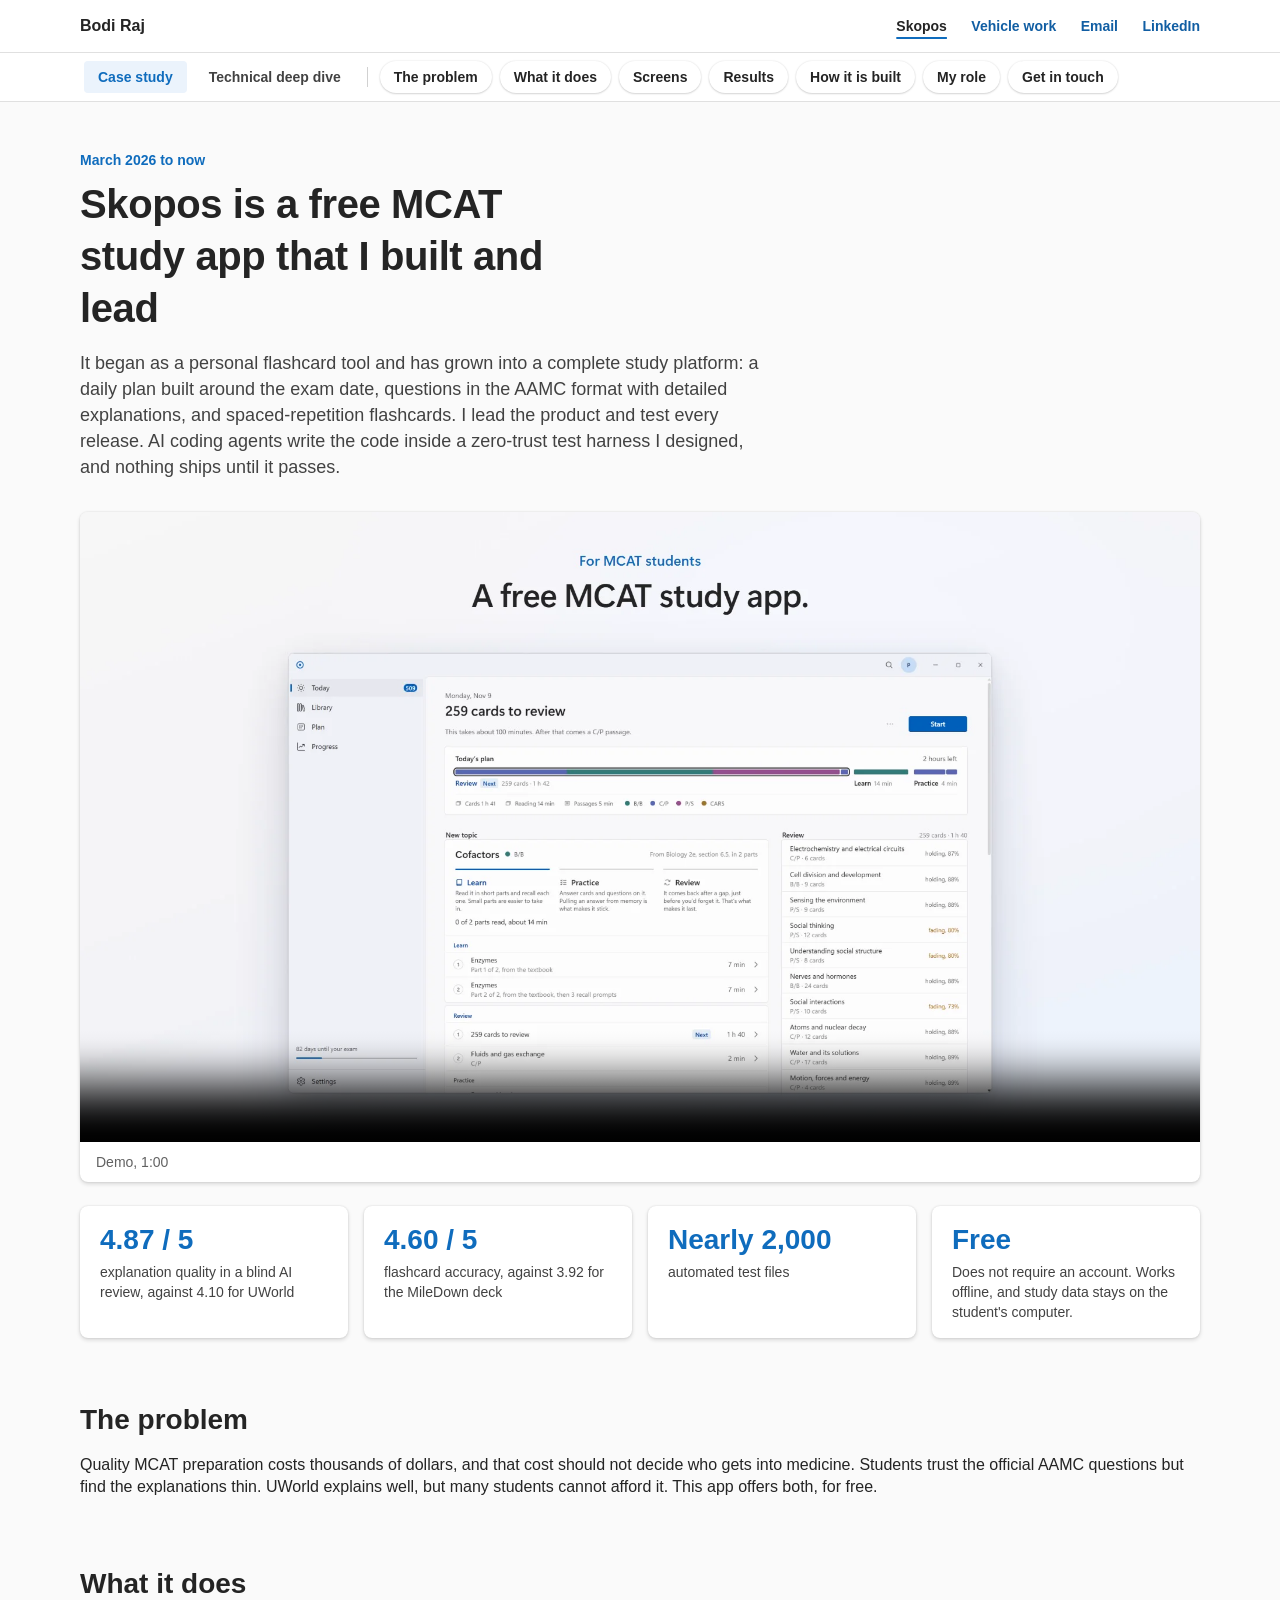
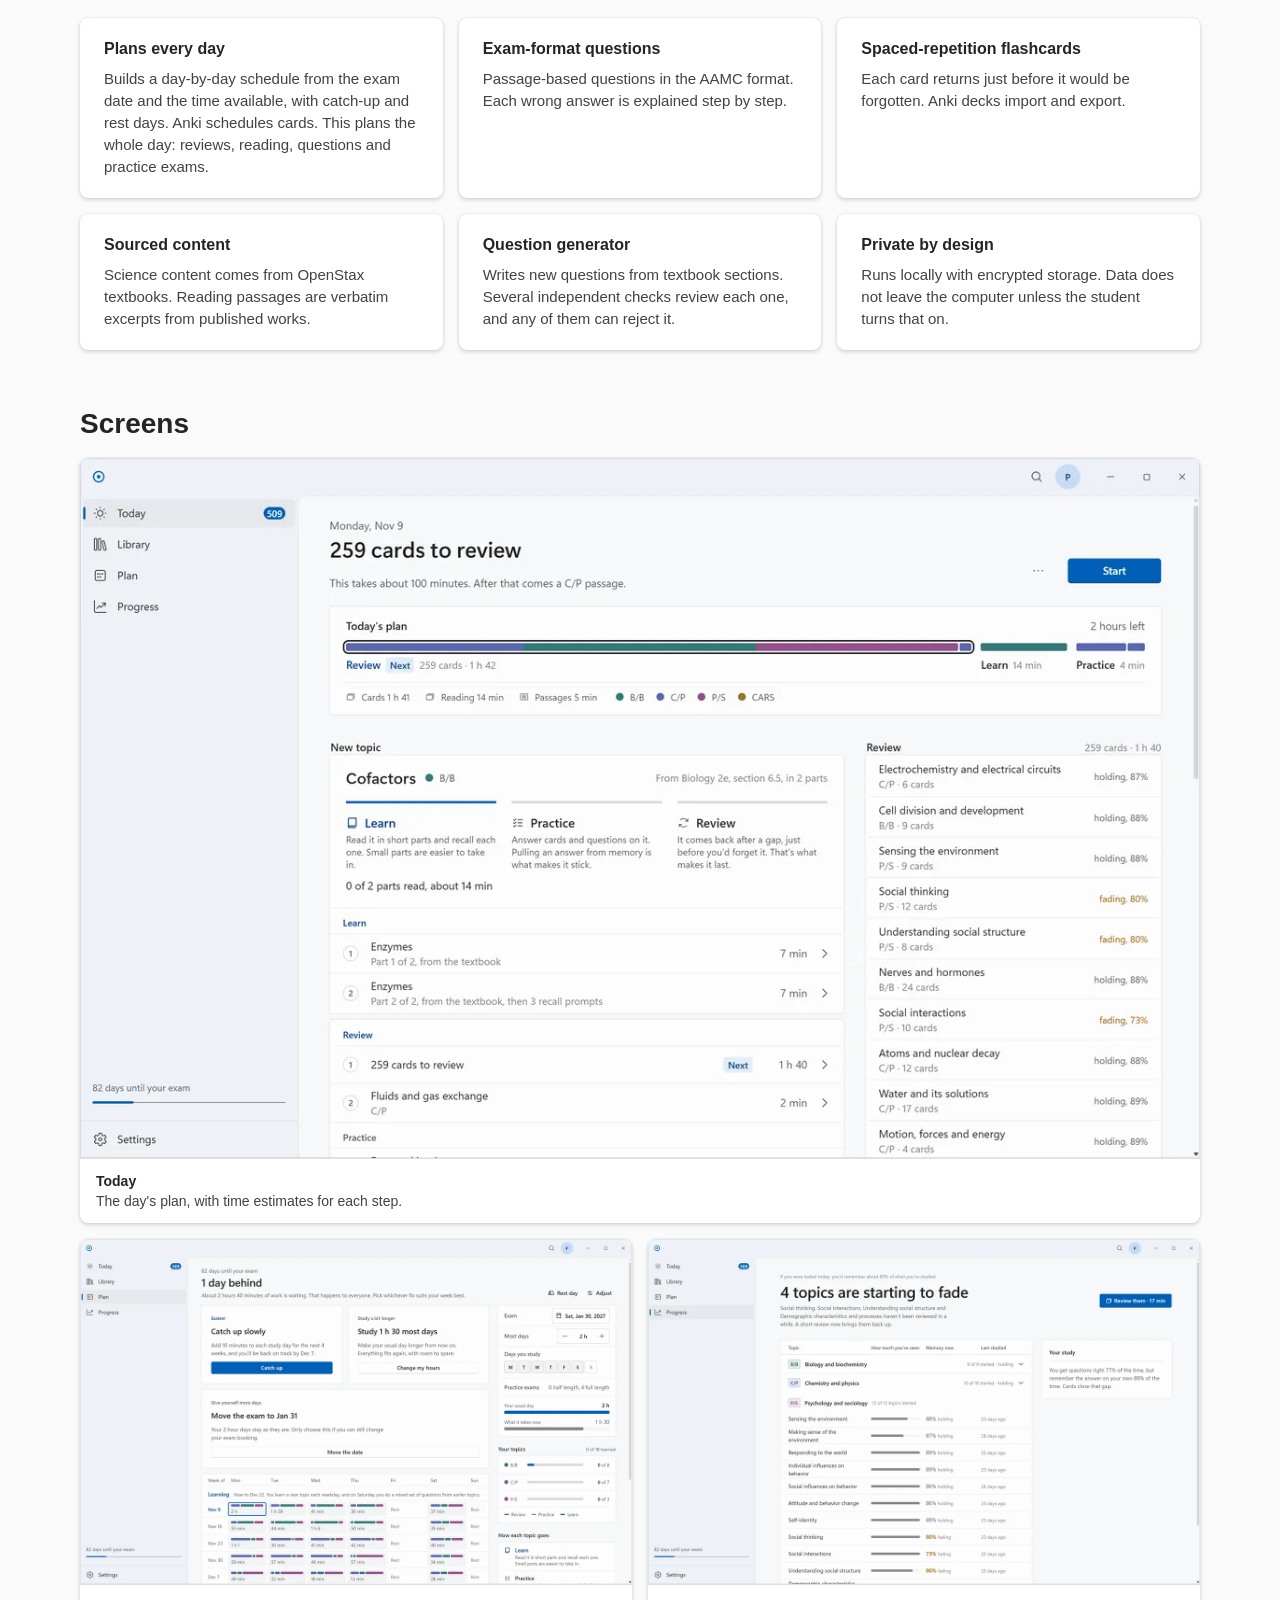
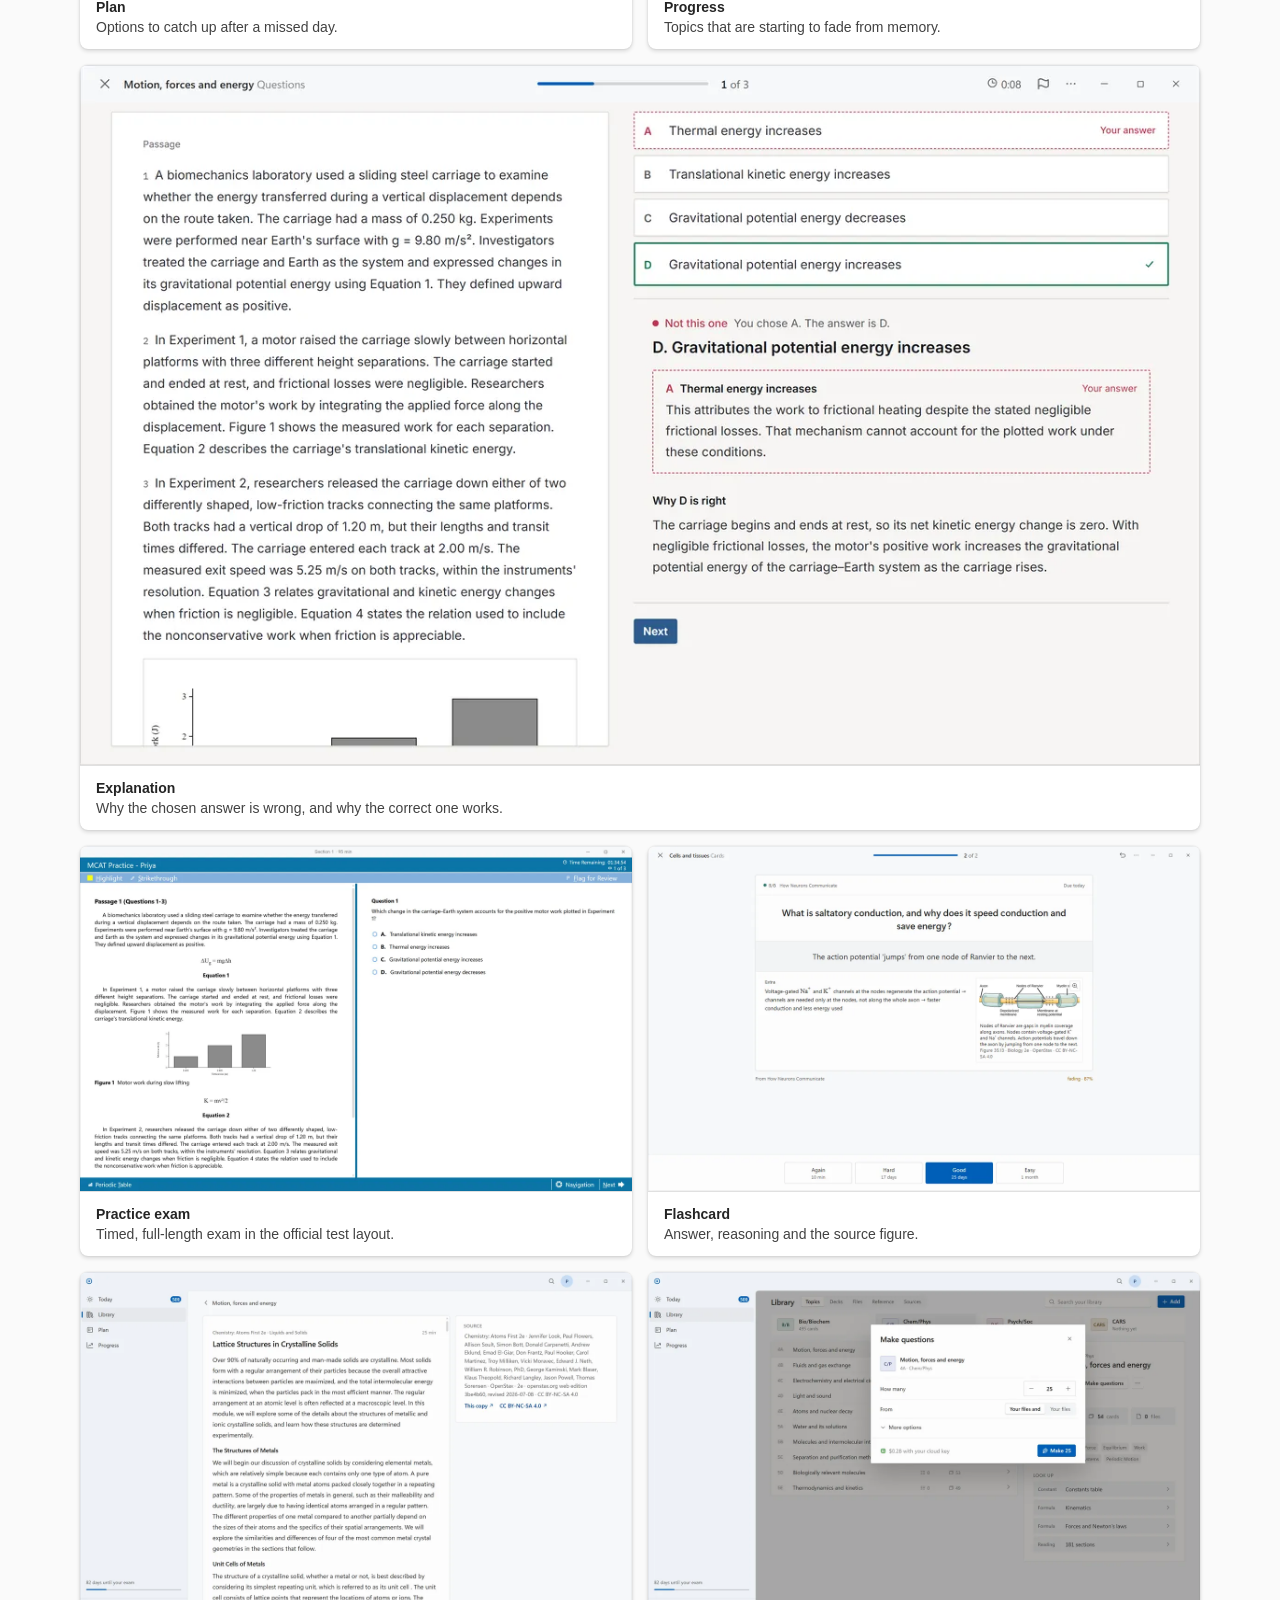
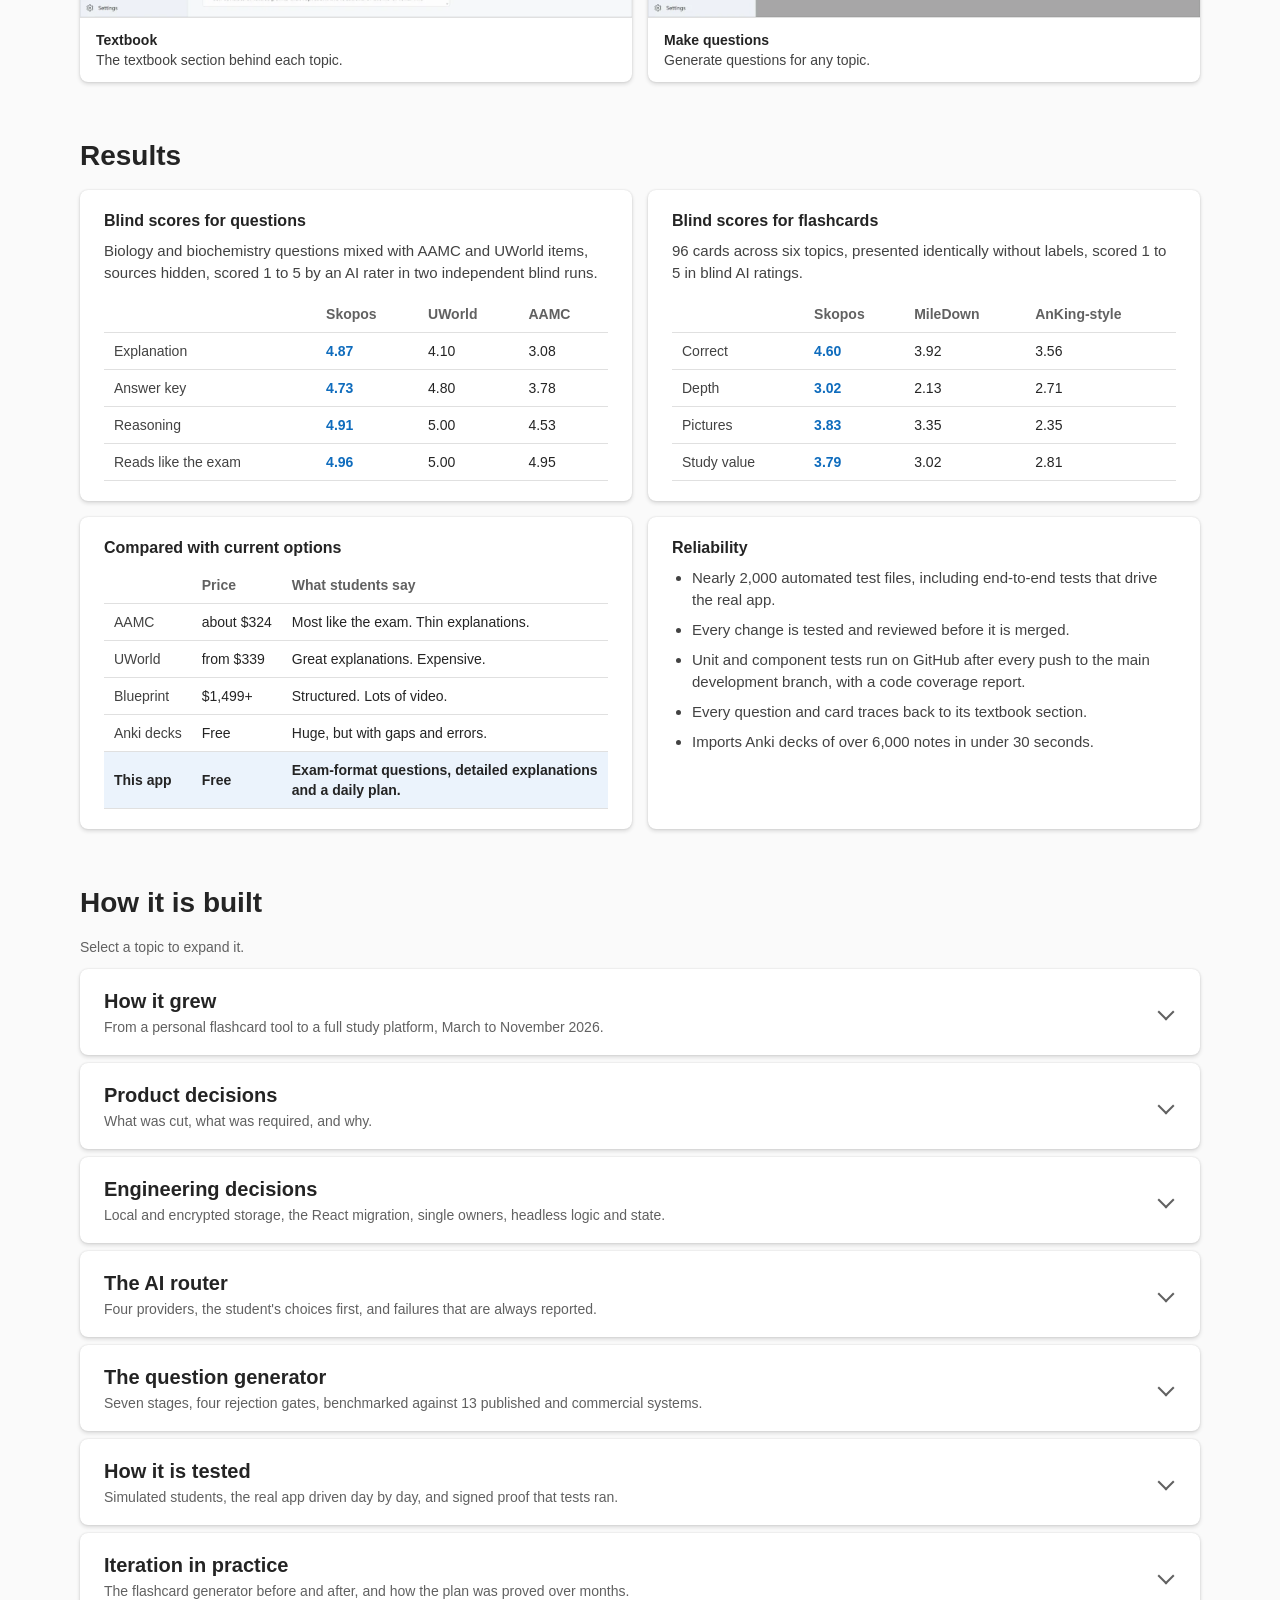
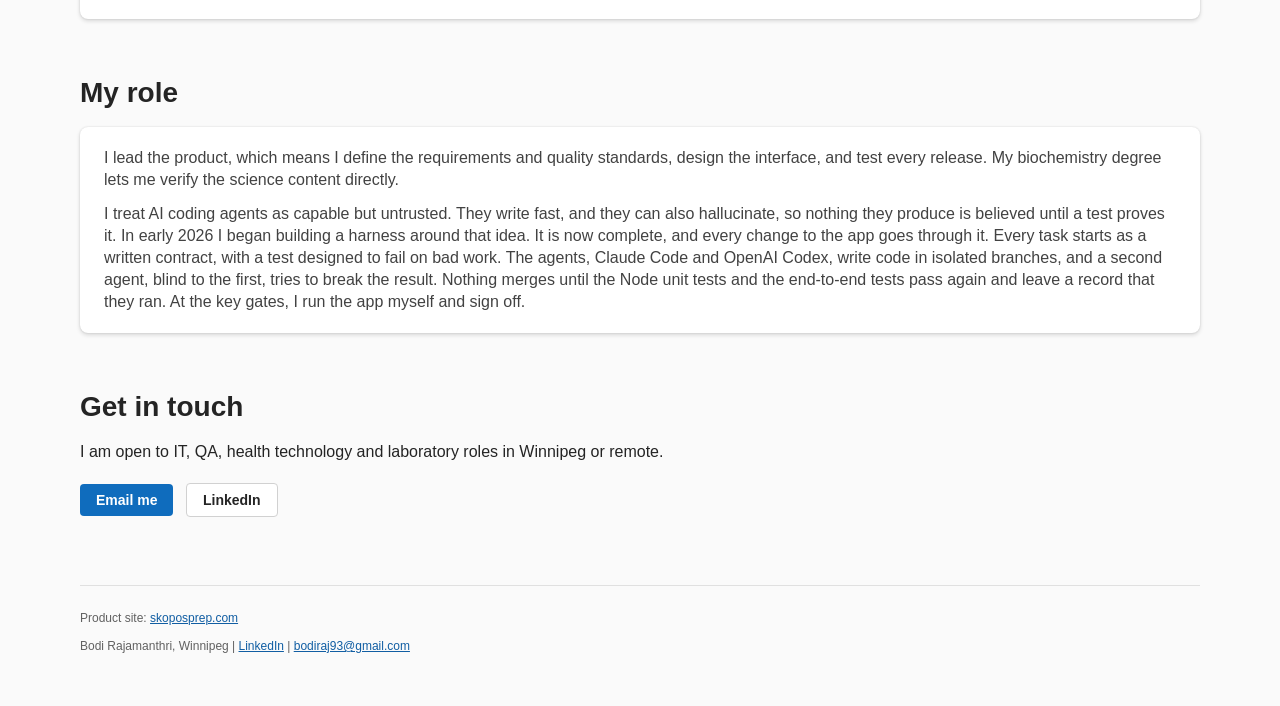
==== commit 8cce4c33: "Harness timeline: began early 2026, now complete" ====
--- a/index.html
+++ b/index.html
@@ -265,7 +265,7 @@
   <h2>My role</h2>
   <div class="card pad role">
     <p>I lead the product, which means I define the requirements and quality standards, design the interface, and test every release. My biochemistry degree lets me verify the science content directly.</p>
-    <p>I treat AI coding agents as capable but untrusted. They write fast, and they can also hallucinate, so nothing they produce is believed until a test proves it. Since early 2026 I have built a harness around that idea. Every task starts as a written contract, with a test designed to fail on bad work. The agents, Claude Code and OpenAI Codex, write code in isolated branches, and a second agent, blind to the first, tries to break the result. Nothing merges until the Node unit tests and the end-to-end tests pass again and leave a record that they ran. At the key gates, I run the app myself and sign off.</p>
+    <p>I treat AI coding agents as capable but untrusted. They write fast, and they can also hallucinate, so nothing they produce is believed until a test proves it. In early 2026 I began building a harness around that idea. It is now complete, and every change to the app goes through it. Every task starts as a written contract, with a test designed to fail on bad work. The agents, Claude Code and OpenAI Codex, write code in isolated branches, and a second agent, blind to the first, tries to break the result. Nothing merges until the Node unit tests and the end-to-end tests pass again and leave a record that they ran. At the key gates, I run the app myself and sign off.</p>
   </div>
 </section>
 
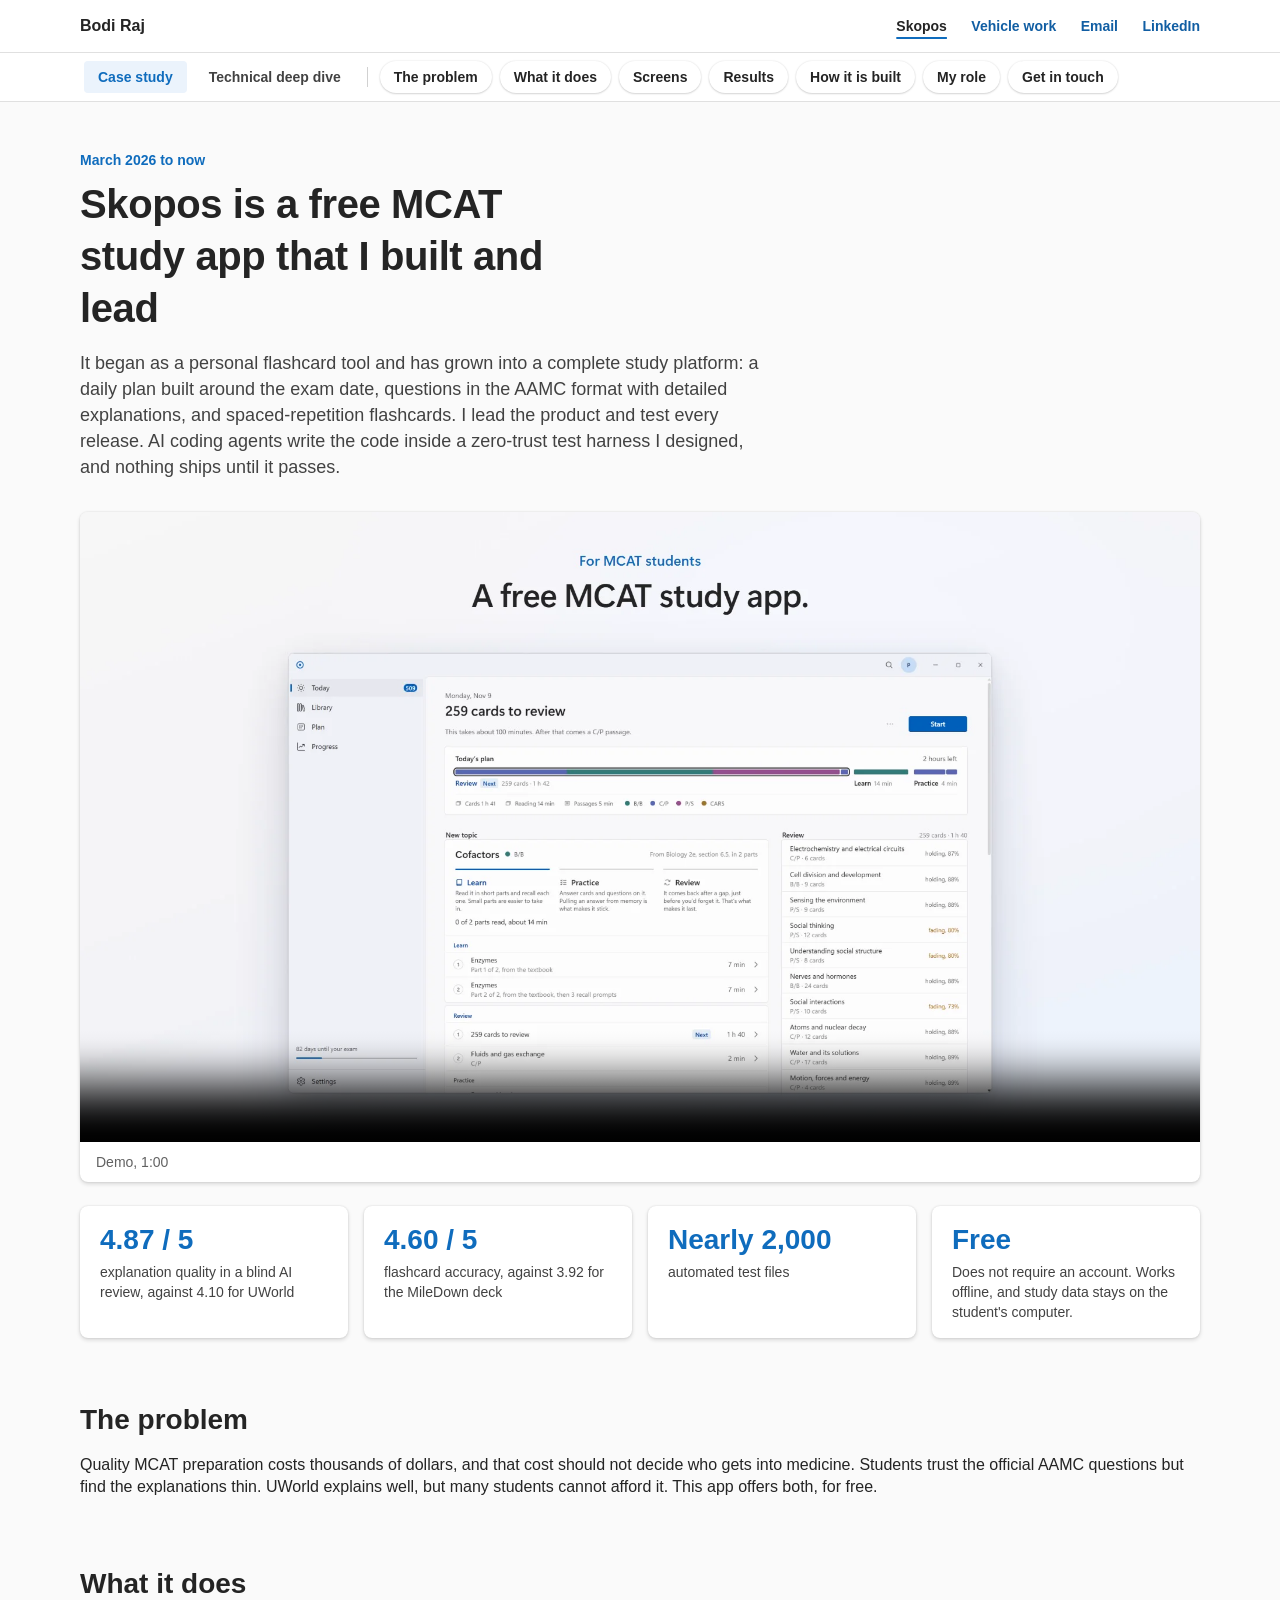
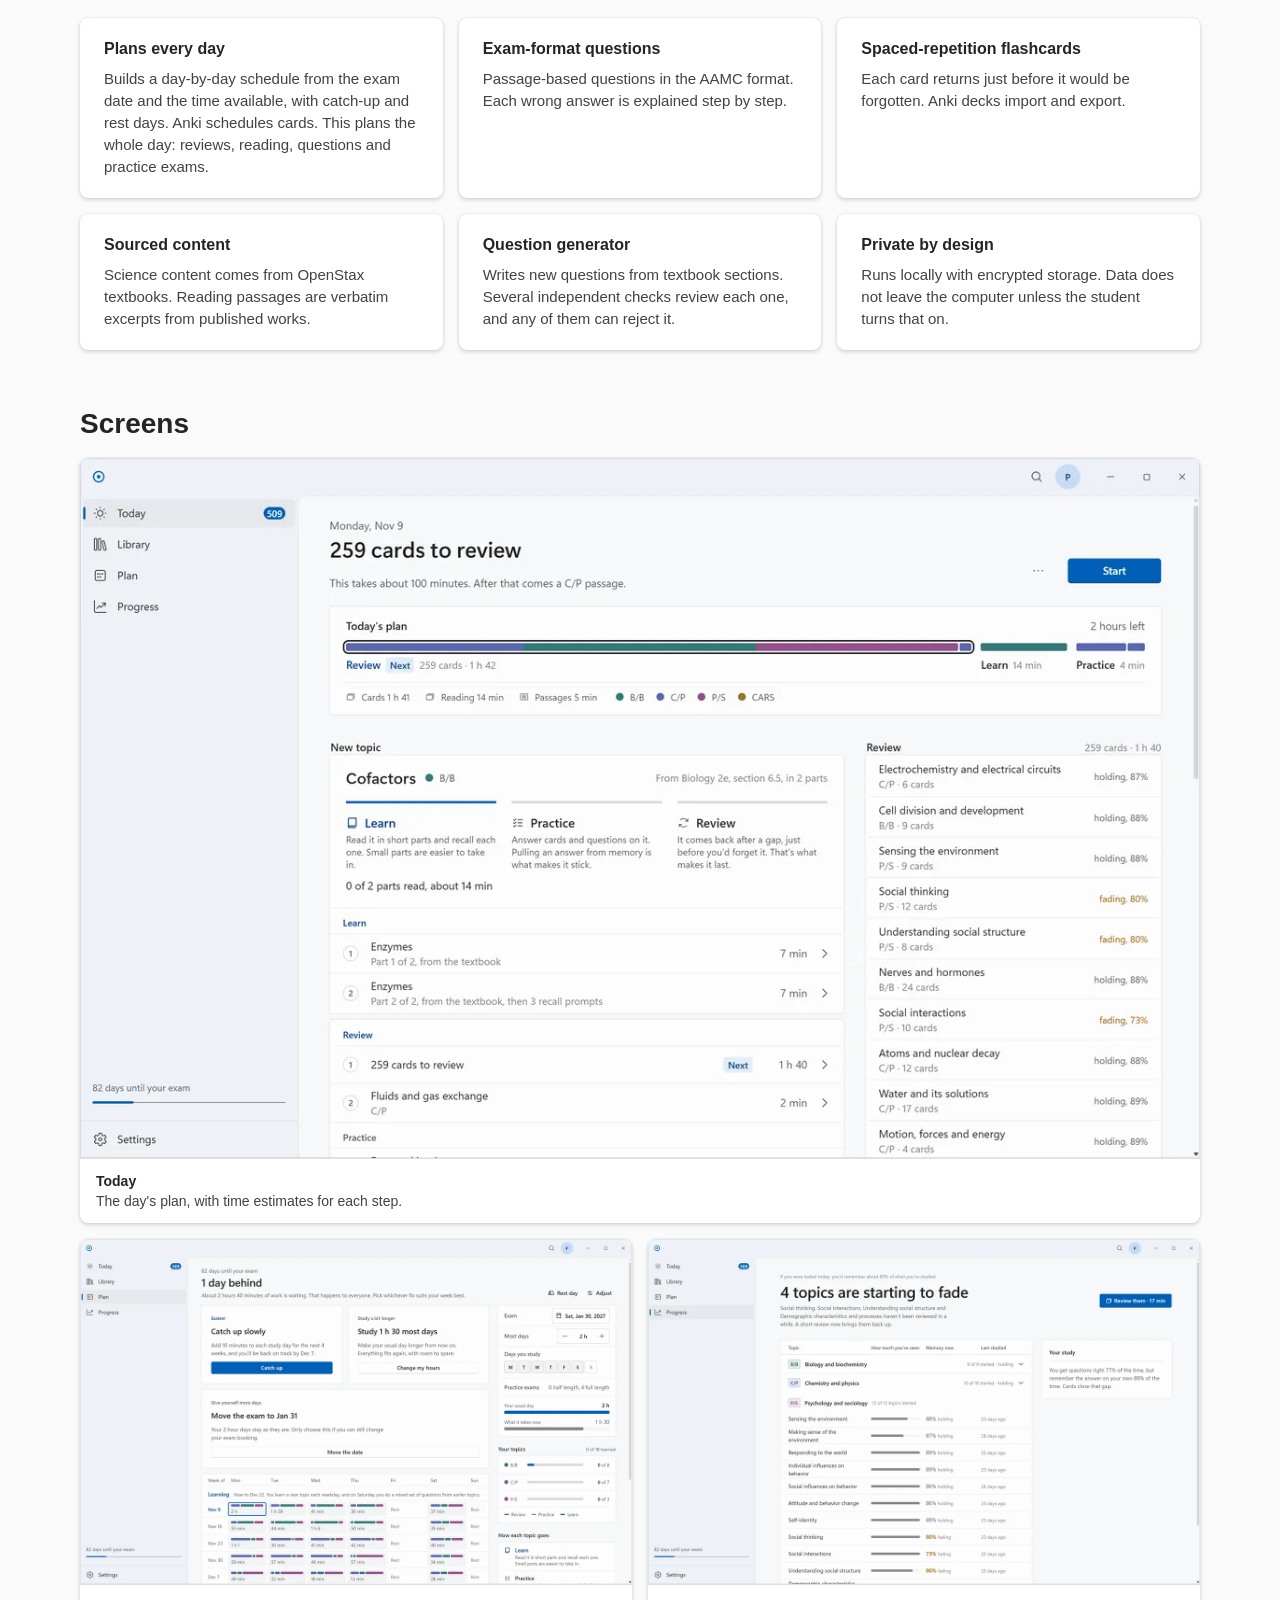
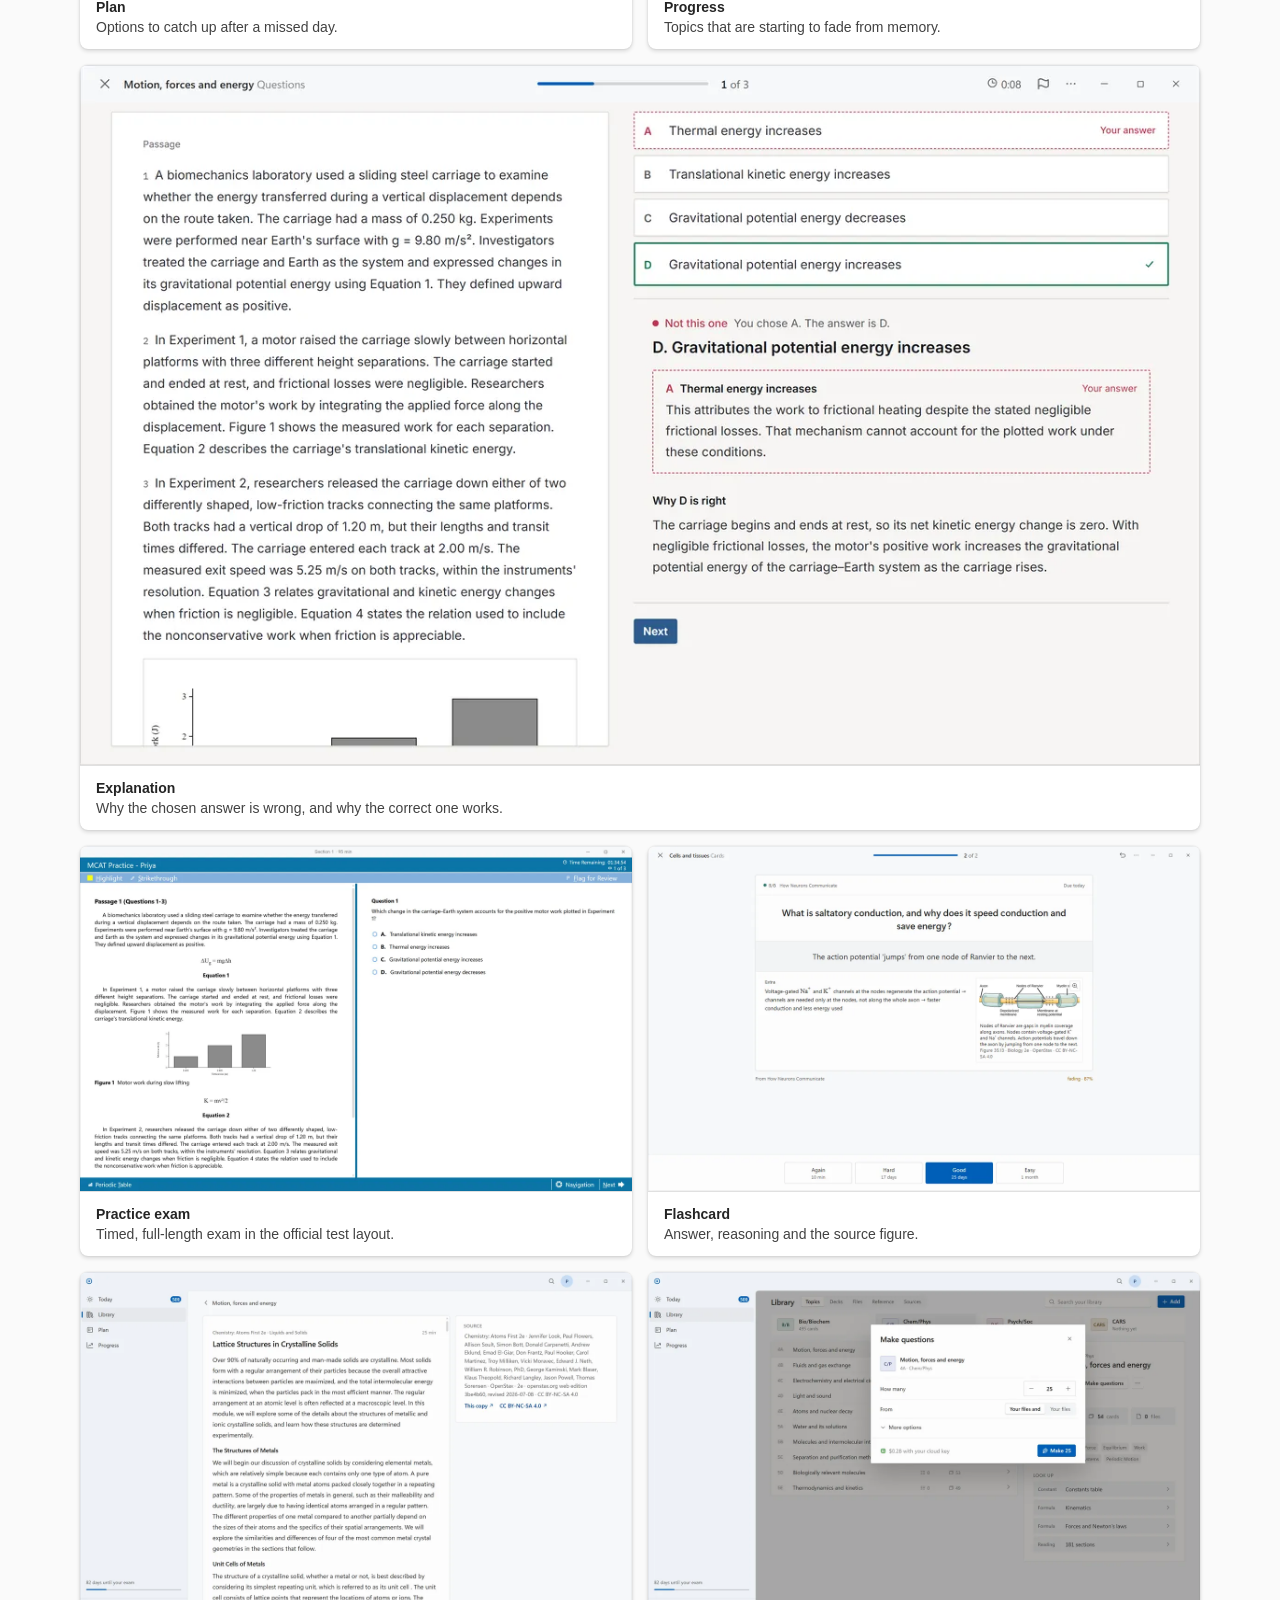
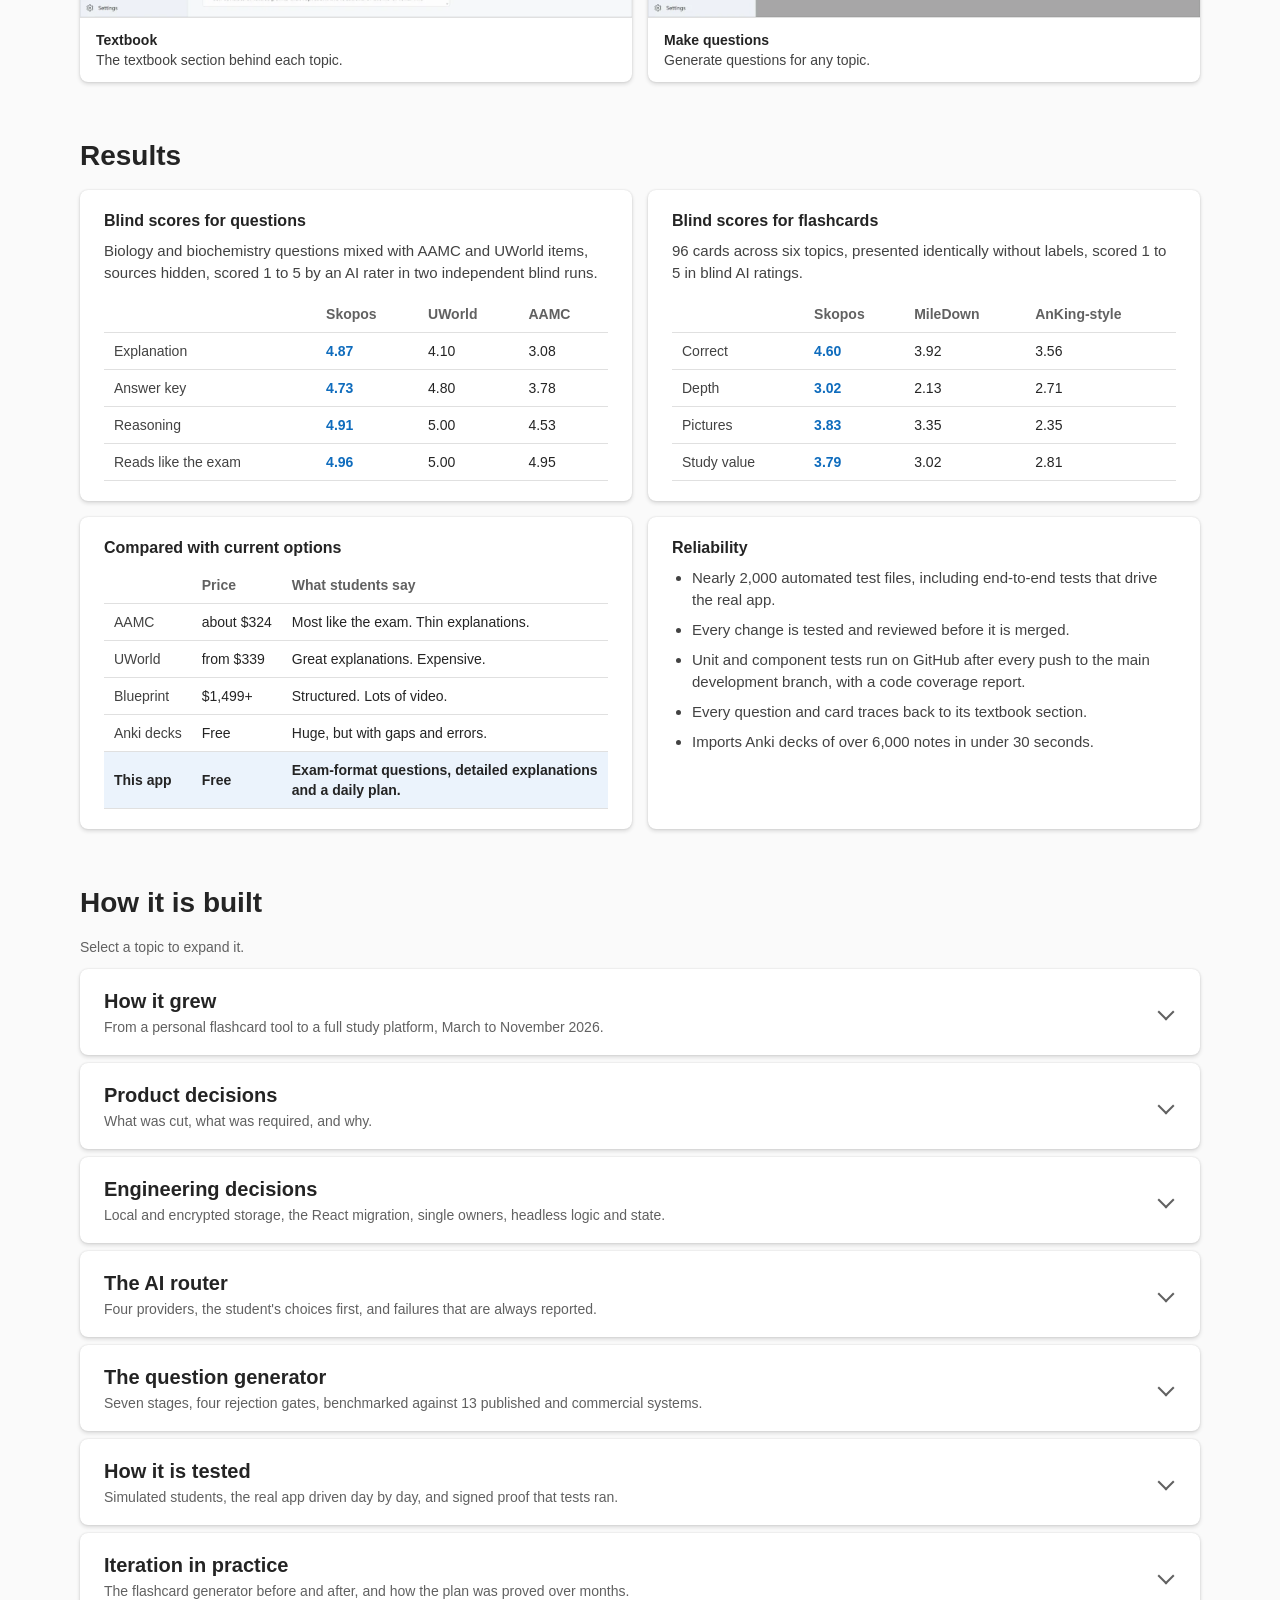
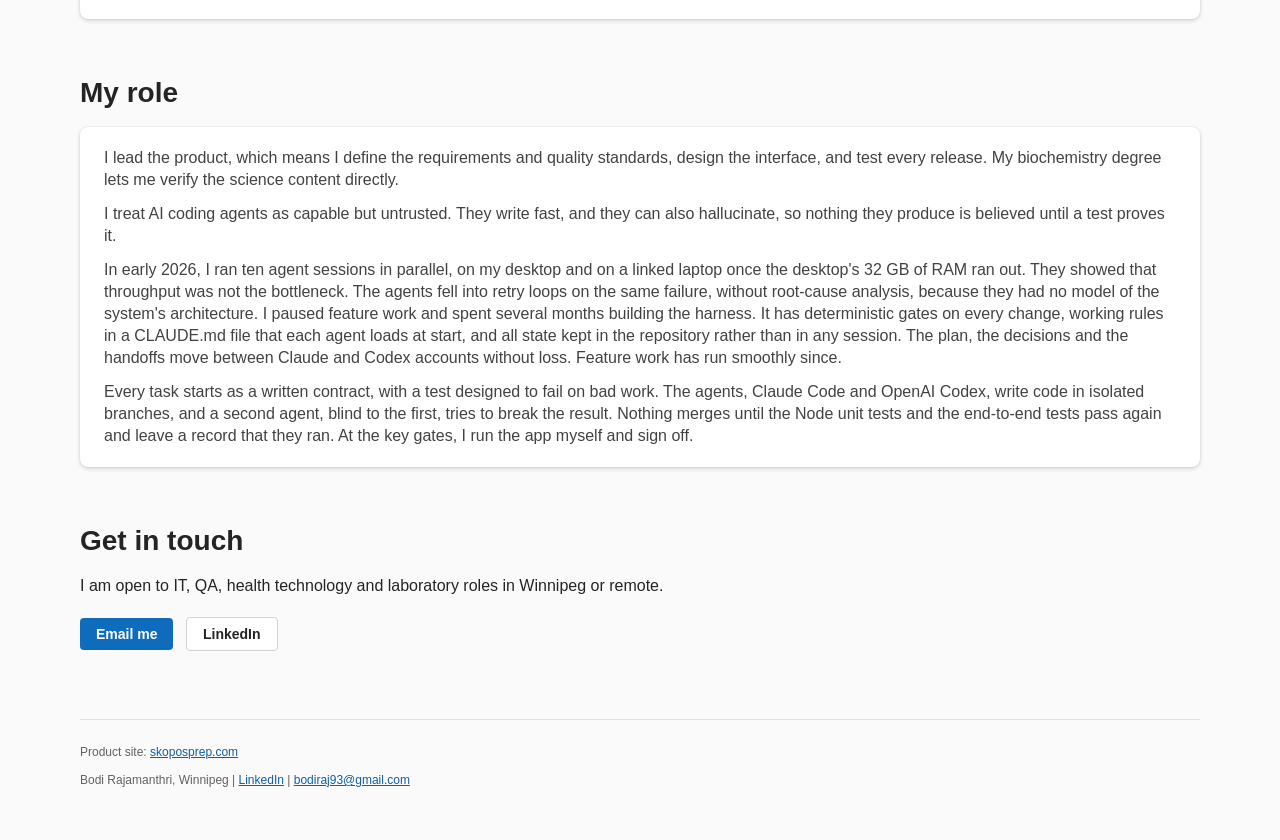
==== commit d626a835: "Harness story: why it was built, in technical terms" ====
--- a/index.html
+++ b/index.html
@@ -265,7 +265,9 @@
   <h2>My role</h2>
   <div class="card pad role">
     <p>I lead the product, which means I define the requirements and quality standards, design the interface, and test every release. My biochemistry degree lets me verify the science content directly.</p>
-    <p>I treat AI coding agents as capable but untrusted. They write fast, and they can also hallucinate, so nothing they produce is believed until a test proves it. In early 2026 I began building a harness around that idea. It is now complete, and every change to the app goes through it. Every task starts as a written contract, with a test designed to fail on bad work. The agents, Claude Code and OpenAI Codex, write code in isolated branches, and a second agent, blind to the first, tries to break the result. Nothing merges until the Node unit tests and the end-to-end tests pass again and leave a record that they ran. At the key gates, I run the app myself and sign off.</p>
+    <p>I treat AI coding agents as capable but untrusted. They write fast, and they can also hallucinate, so nothing they produce is believed until a test proves it.</p>
+    <p>In early 2026, I ran ten agent sessions in parallel, on my desktop and on a linked laptop once the desktop's 32 GB of RAM ran out. They showed that throughput was not the bottleneck. The agents fell into retry loops on the same failure, without root-cause analysis, because they had no model of the system's architecture. I paused feature work and spent several months building the harness. It has deterministic gates on every change, working rules in a CLAUDE.md file that each agent loads at start, and all state kept in the repository rather than in any session. The plan, the decisions and the handoffs move between Claude and Codex accounts without loss. Feature work has run smoothly since.</p>
+    <p>Every task starts as a written contract, with a test designed to fail on bad work. The agents, Claude Code and OpenAI Codex, write code in isolated branches, and a second agent, blind to the first, tries to break the result. Nothing merges until the Node unit tests and the end-to-end tests pass again and leave a record that they ran. At the key gates, I run the app myself and sign off.</p>
   </div>
 </section>
 
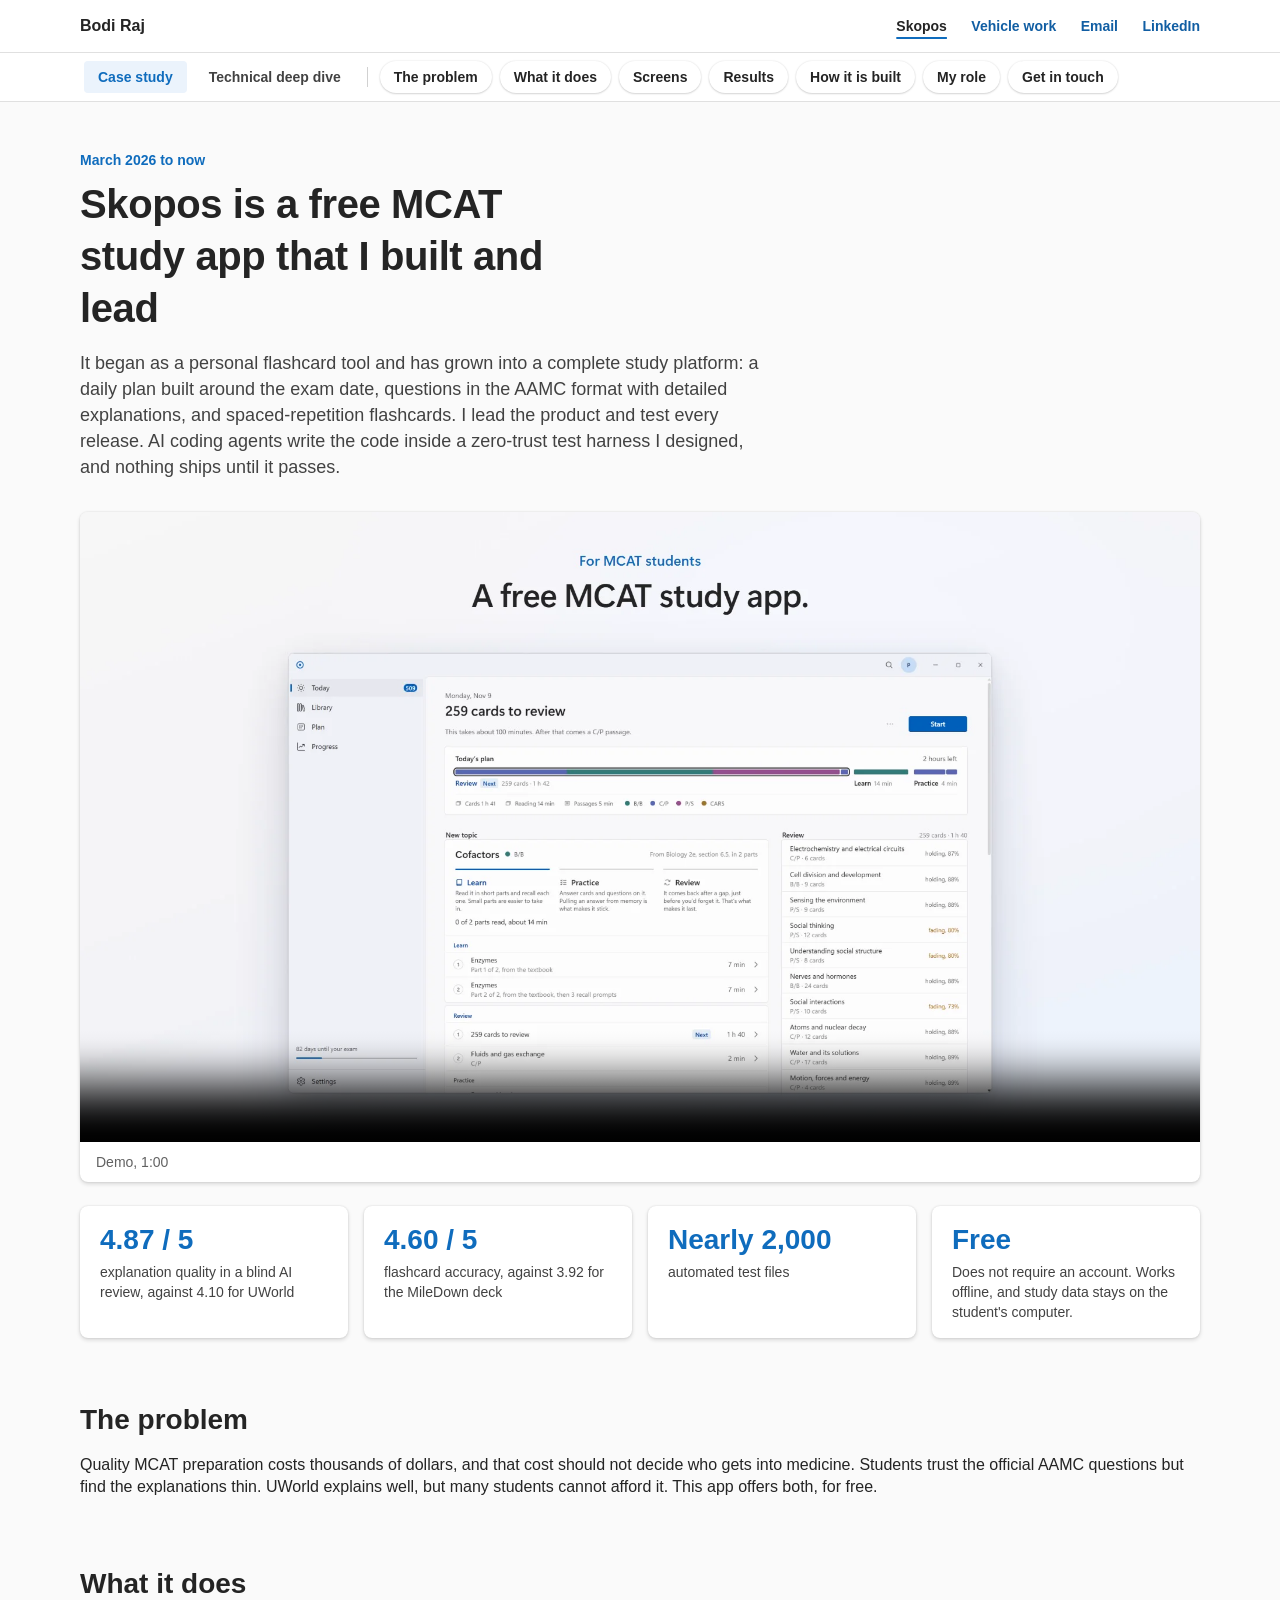
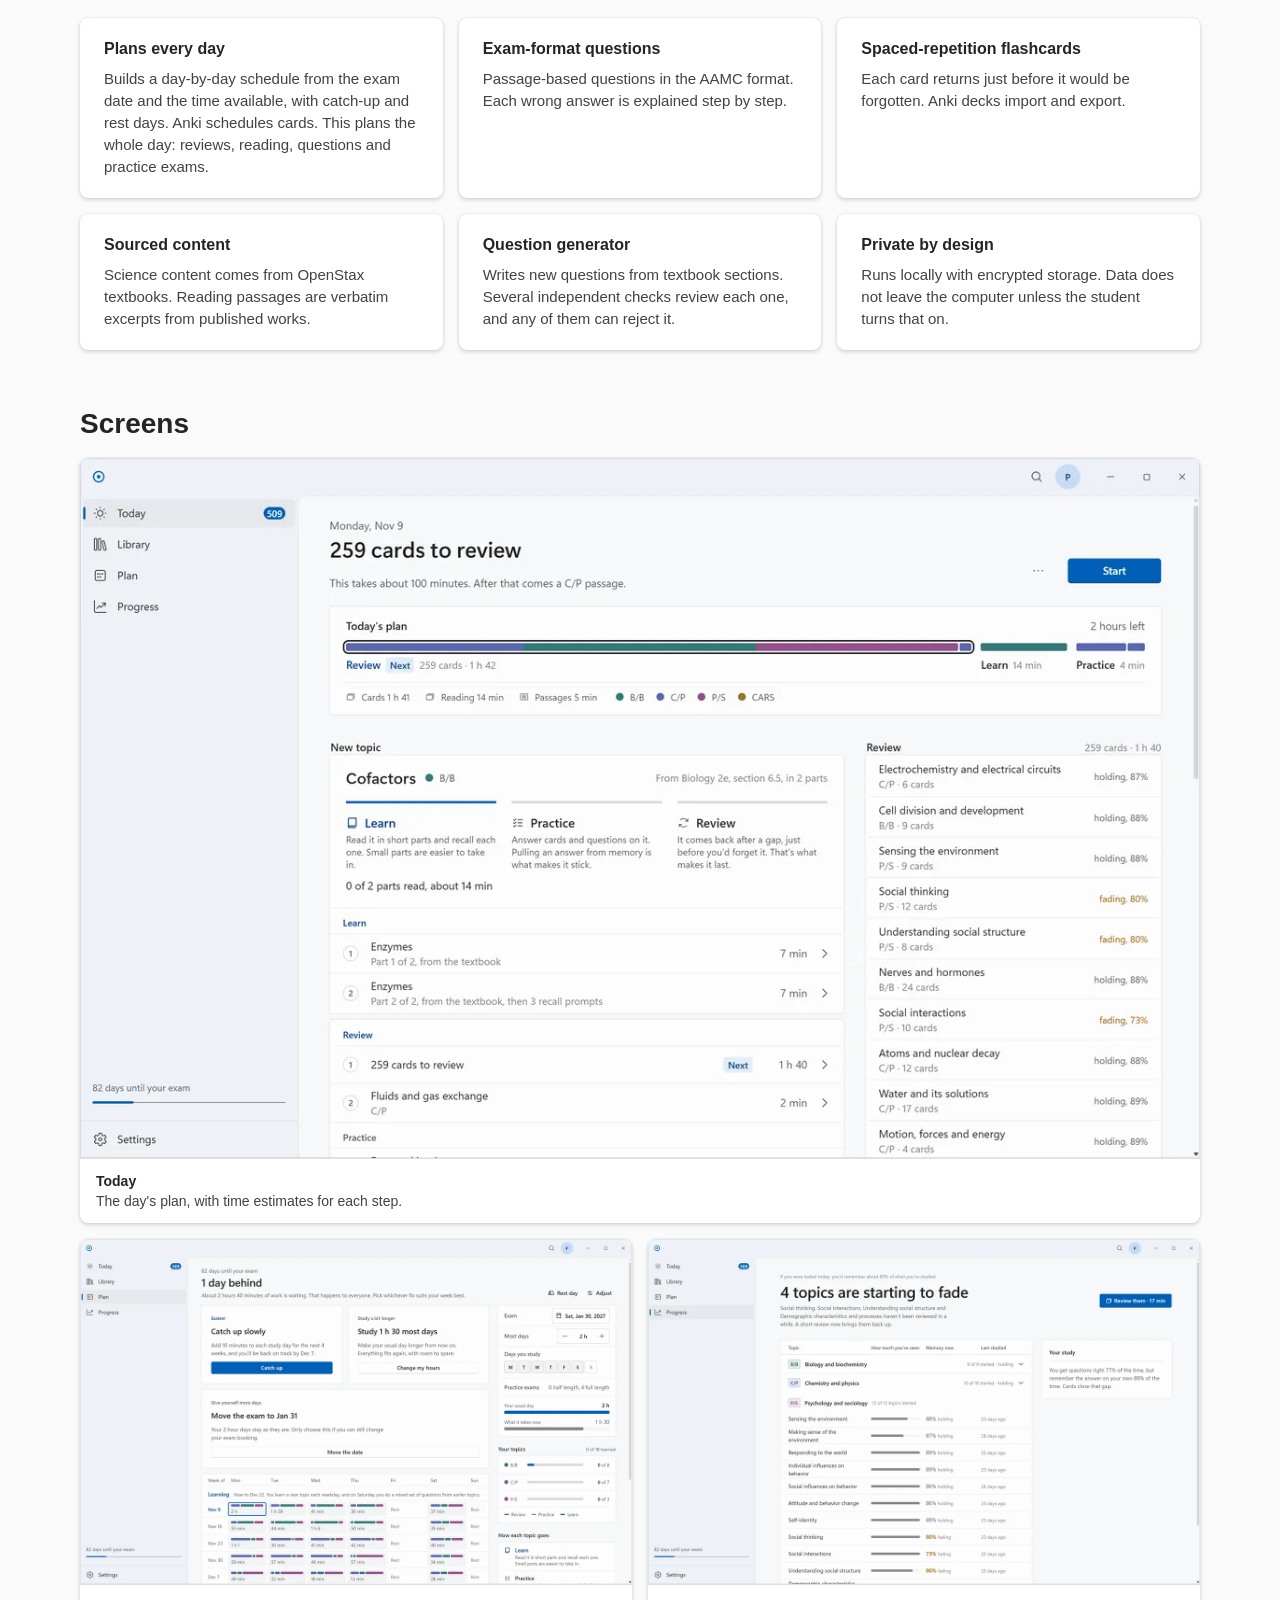
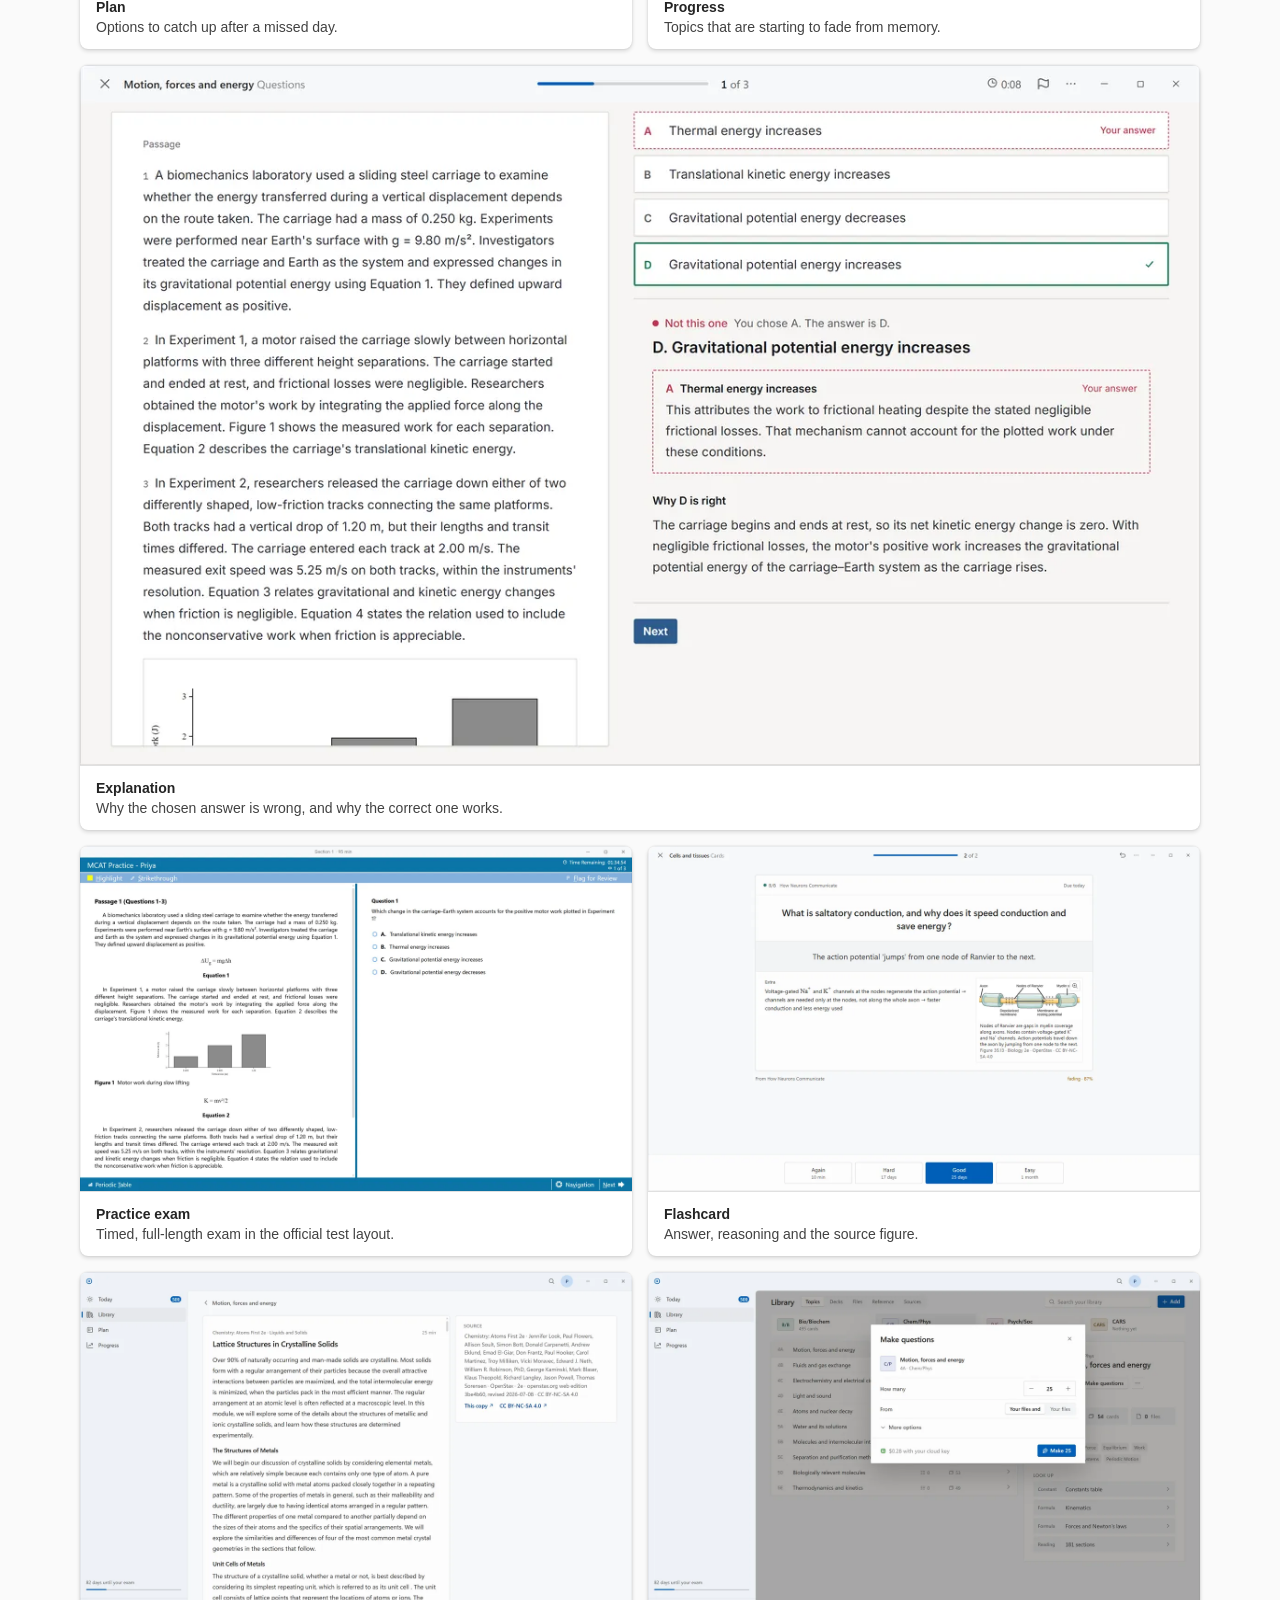
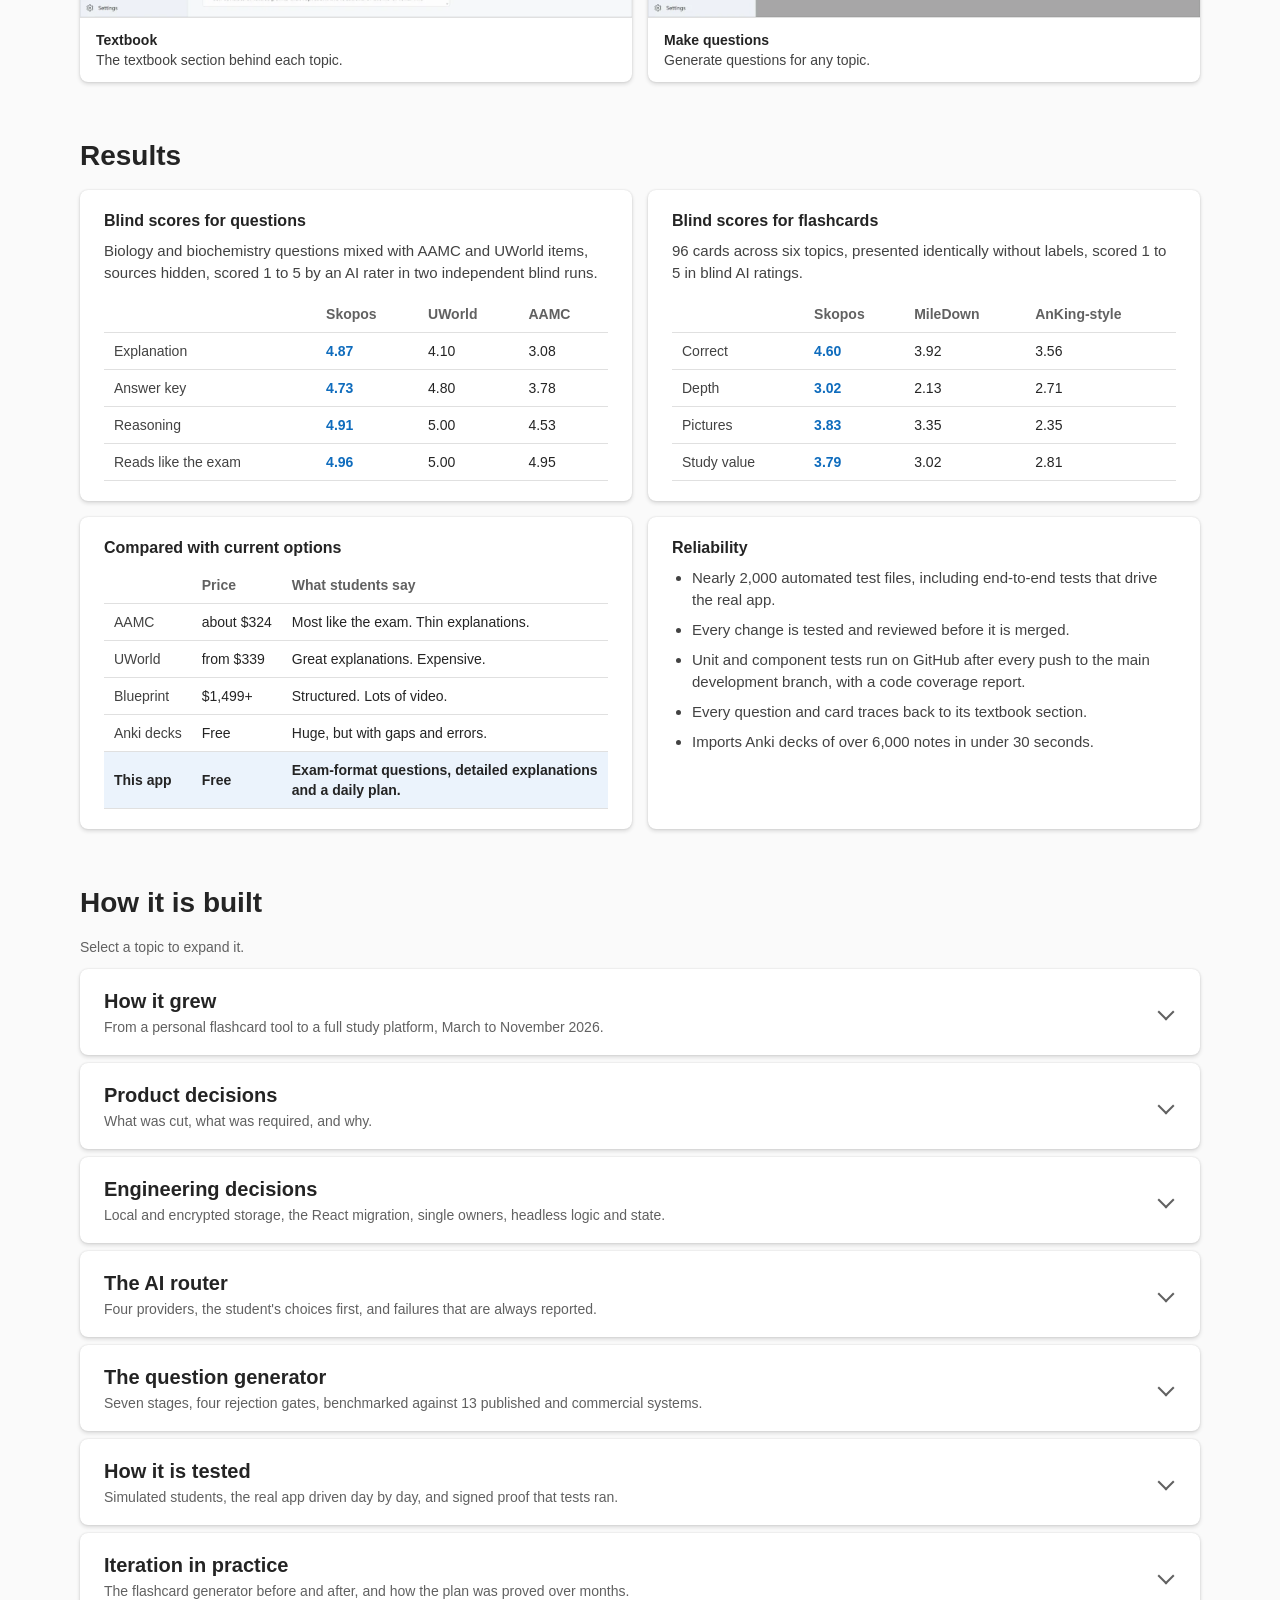
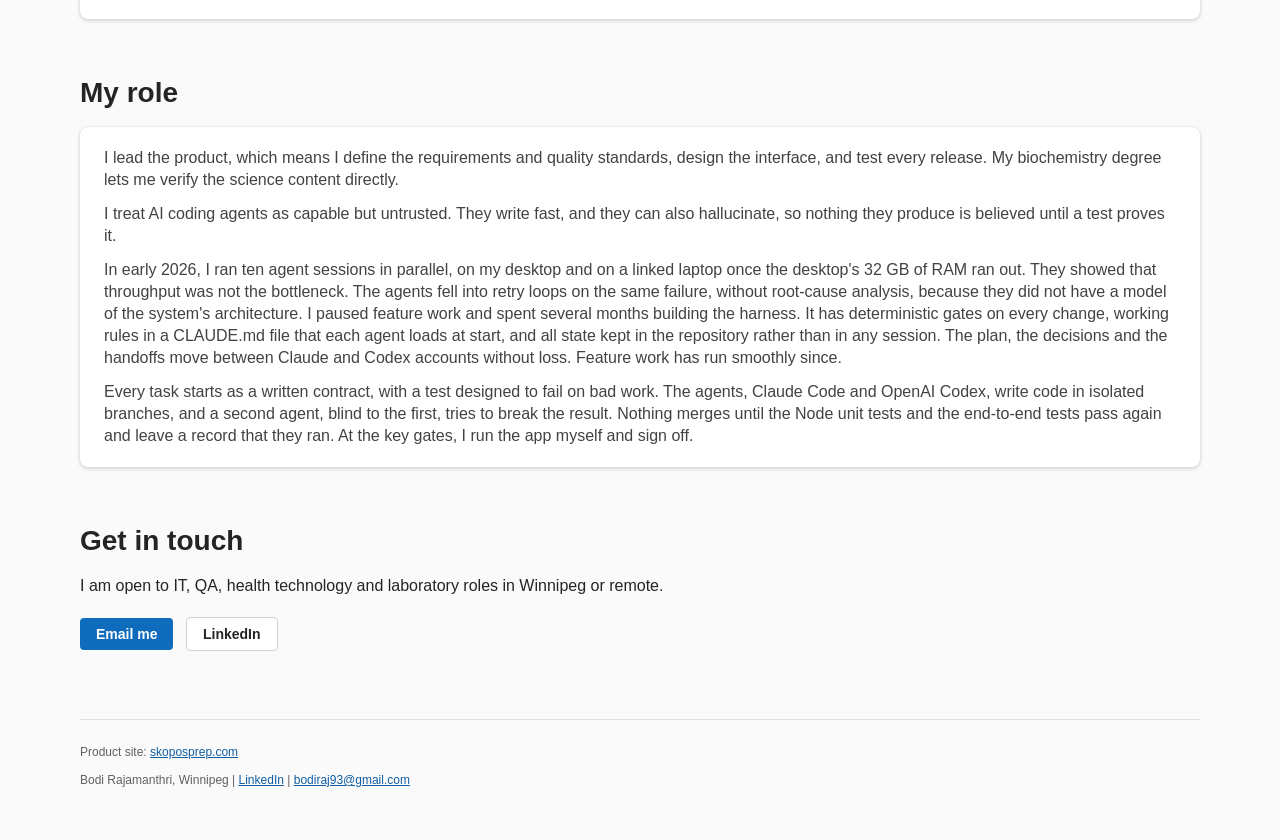
==== commit 6ae60f9e: "Full negatives: did not have, without a key, does not make" ====
--- a/index.html
+++ b/index.html
@@ -266,7 +266,7 @@
   <div class="card pad role">
     <p>I lead the product, which means I define the requirements and quality standards, design the interface, and test every release. My biochemistry degree lets me verify the science content directly.</p>
     <p>I treat AI coding agents as capable but untrusted. They write fast, and they can also hallucinate, so nothing they produce is believed until a test proves it.</p>
-    <p>In early 2026, I ran ten agent sessions in parallel, on my desktop and on a linked laptop once the desktop's 32 GB of RAM ran out. They showed that throughput was not the bottleneck. The agents fell into retry loops on the same failure, without root-cause analysis, because they had no model of the system's architecture. I paused feature work and spent several months building the harness. It has deterministic gates on every change, working rules in a CLAUDE.md file that each agent loads at start, and all state kept in the repository rather than in any session. The plan, the decisions and the handoffs move between Claude and Codex accounts without loss. Feature work has run smoothly since.</p>
+    <p>In early 2026, I ran ten agent sessions in parallel, on my desktop and on a linked laptop once the desktop's 32 GB of RAM ran out. They showed that throughput was not the bottleneck. The agents fell into retry loops on the same failure, without root-cause analysis, because they did not have a model of the system's architecture. I paused feature work and spent several months building the harness. It has deterministic gates on every change, working rules in a CLAUDE.md file that each agent loads at start, and all state kept in the repository rather than in any session. The plan, the decisions and the handoffs move between Claude and Codex accounts without loss. Feature work has run smoothly since.</p>
     <p>Every task starts as a written contract, with a test designed to fail on bad work. The agents, Claude Code and OpenAI Codex, write code in isolated branches, and a second agent, blind to the first, tries to break the result. Nothing merges until the Node unit tests and the end-to-end tests pass again and leave a record that they ran. At the key gates, I run the app myself and sign off.</p>
   </div>
 </section>
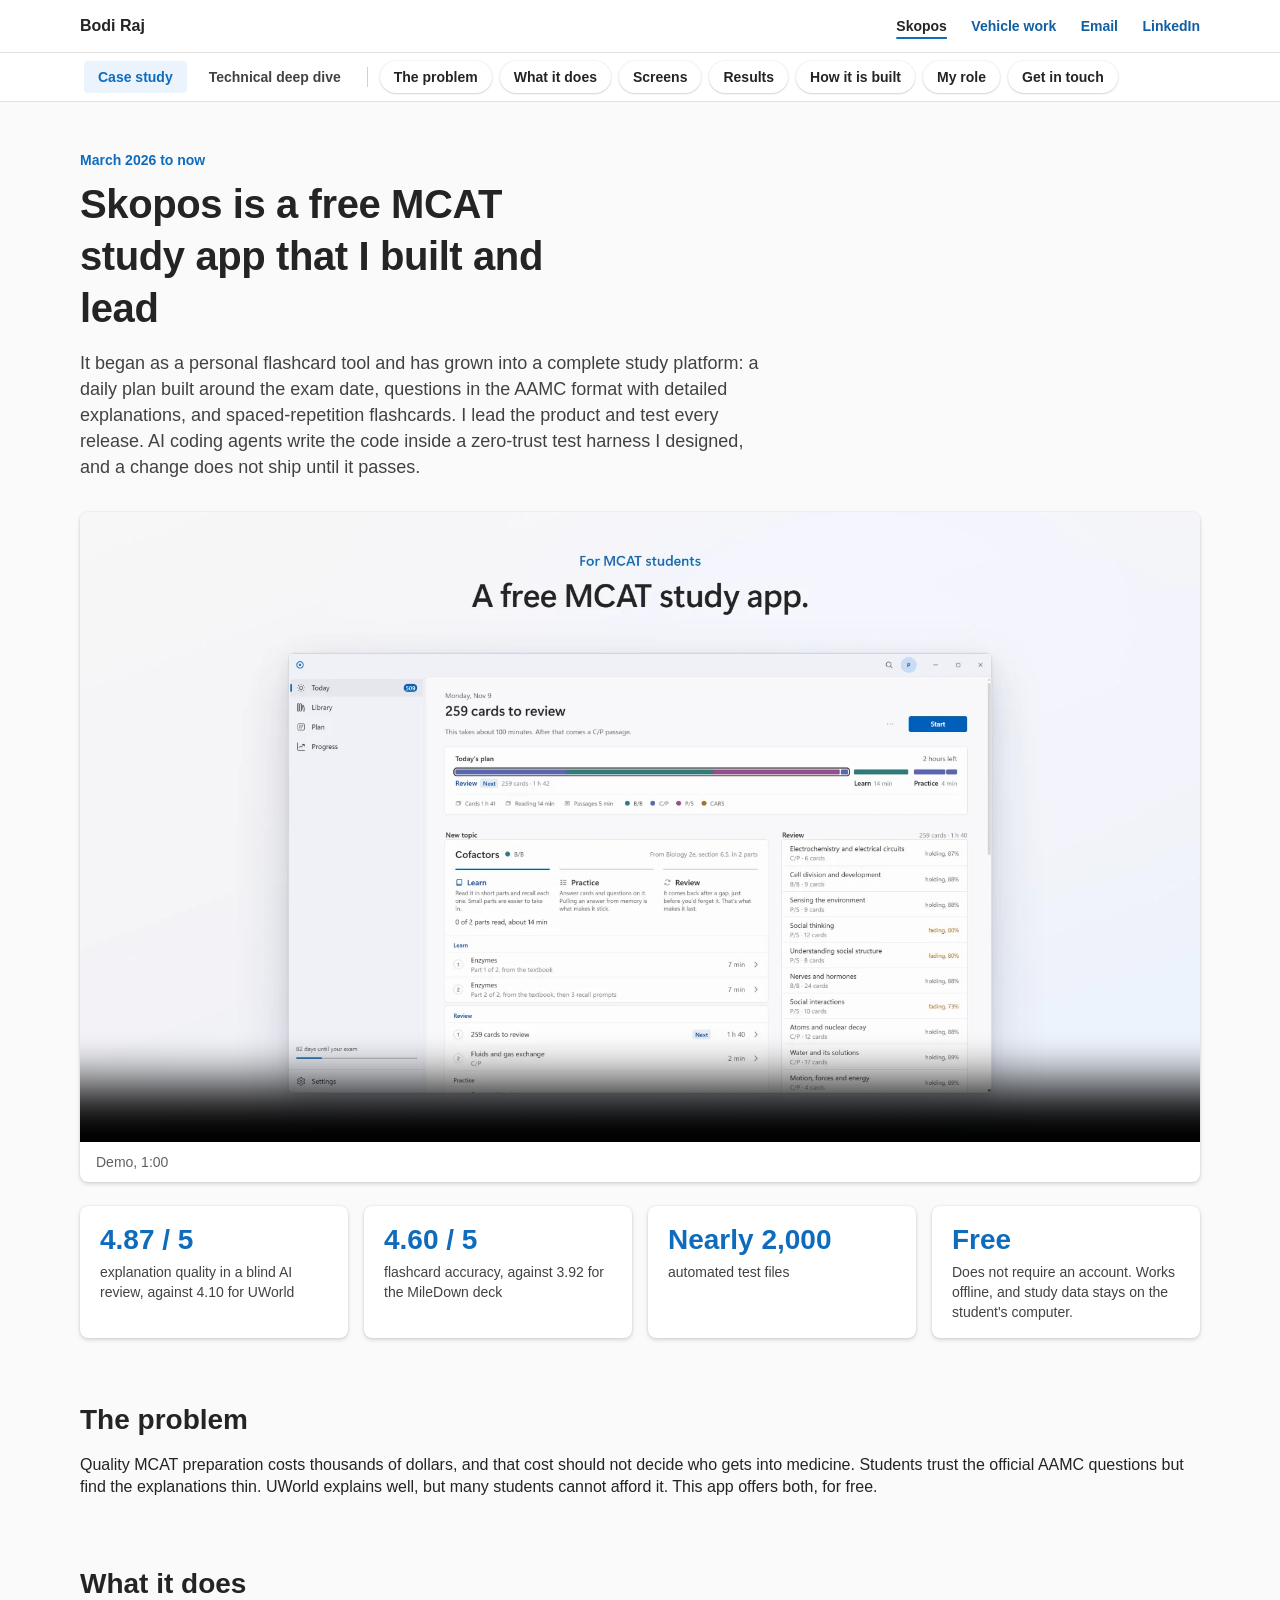
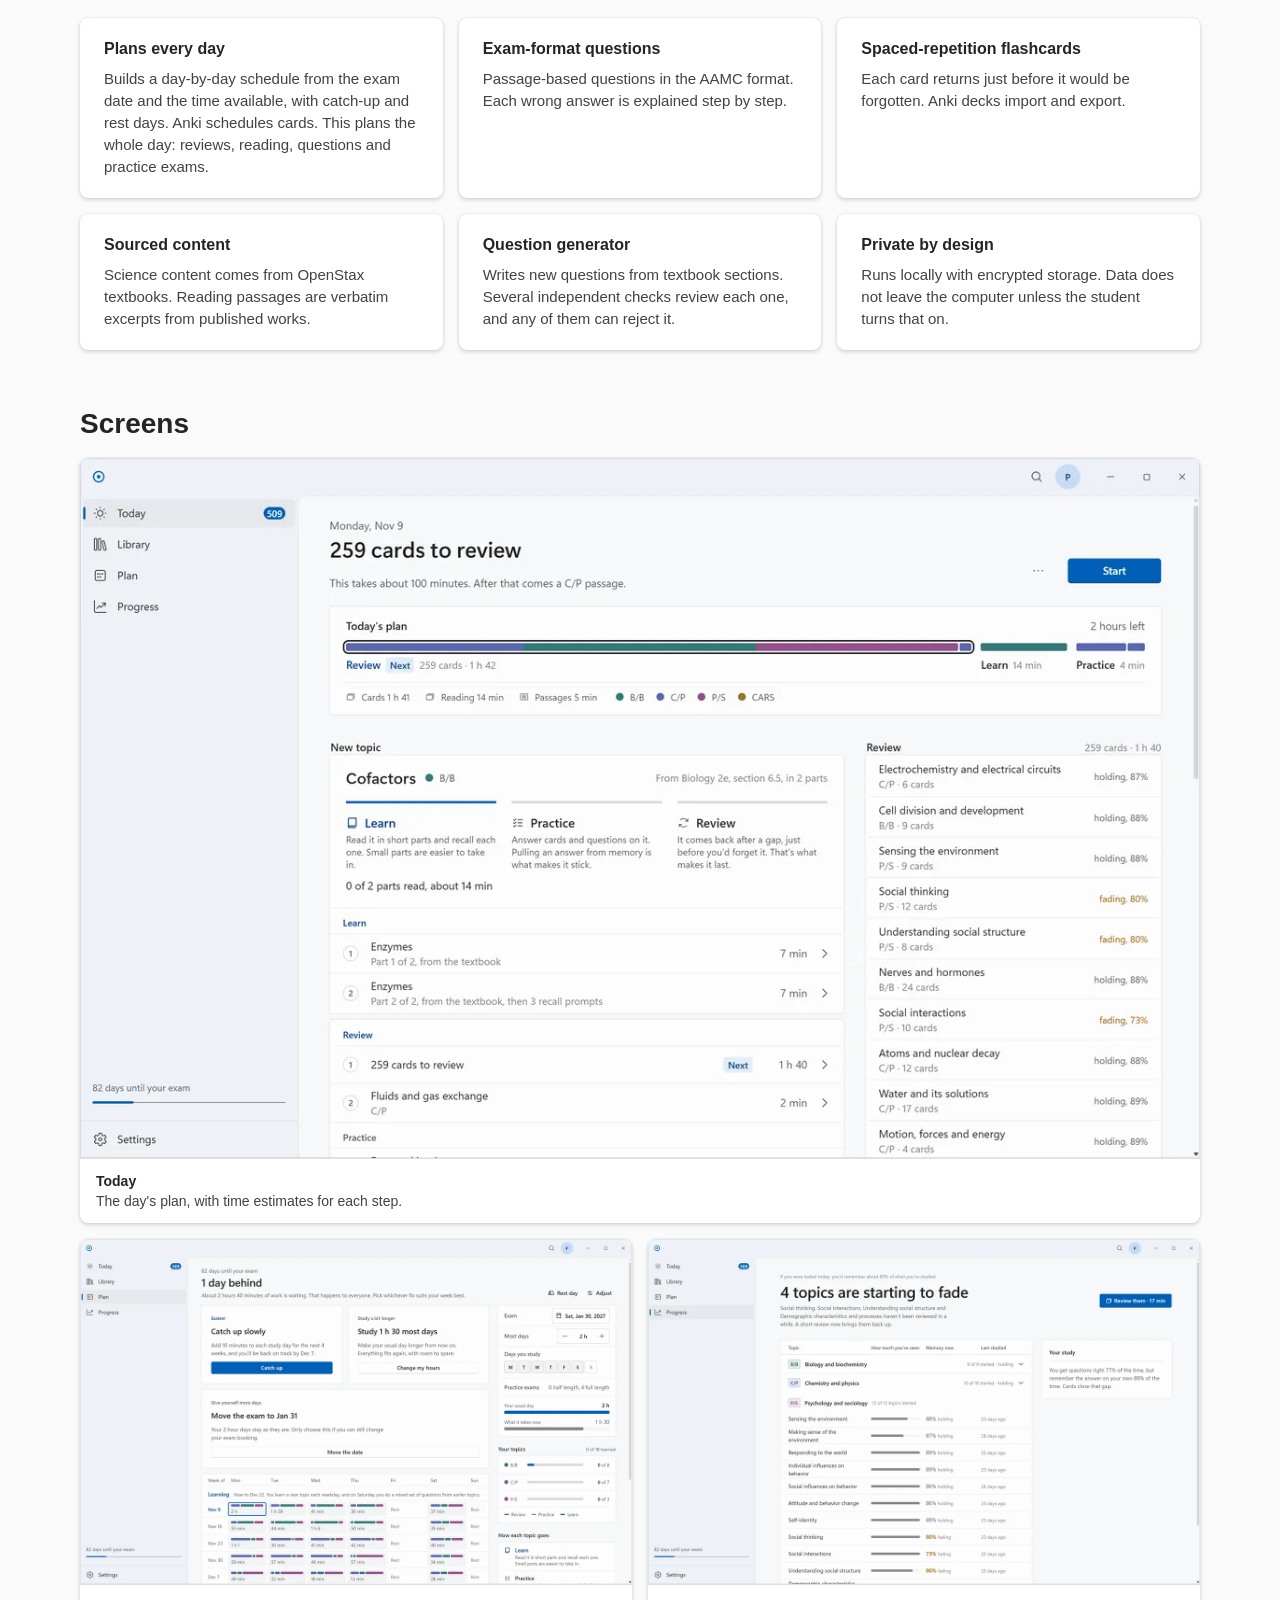
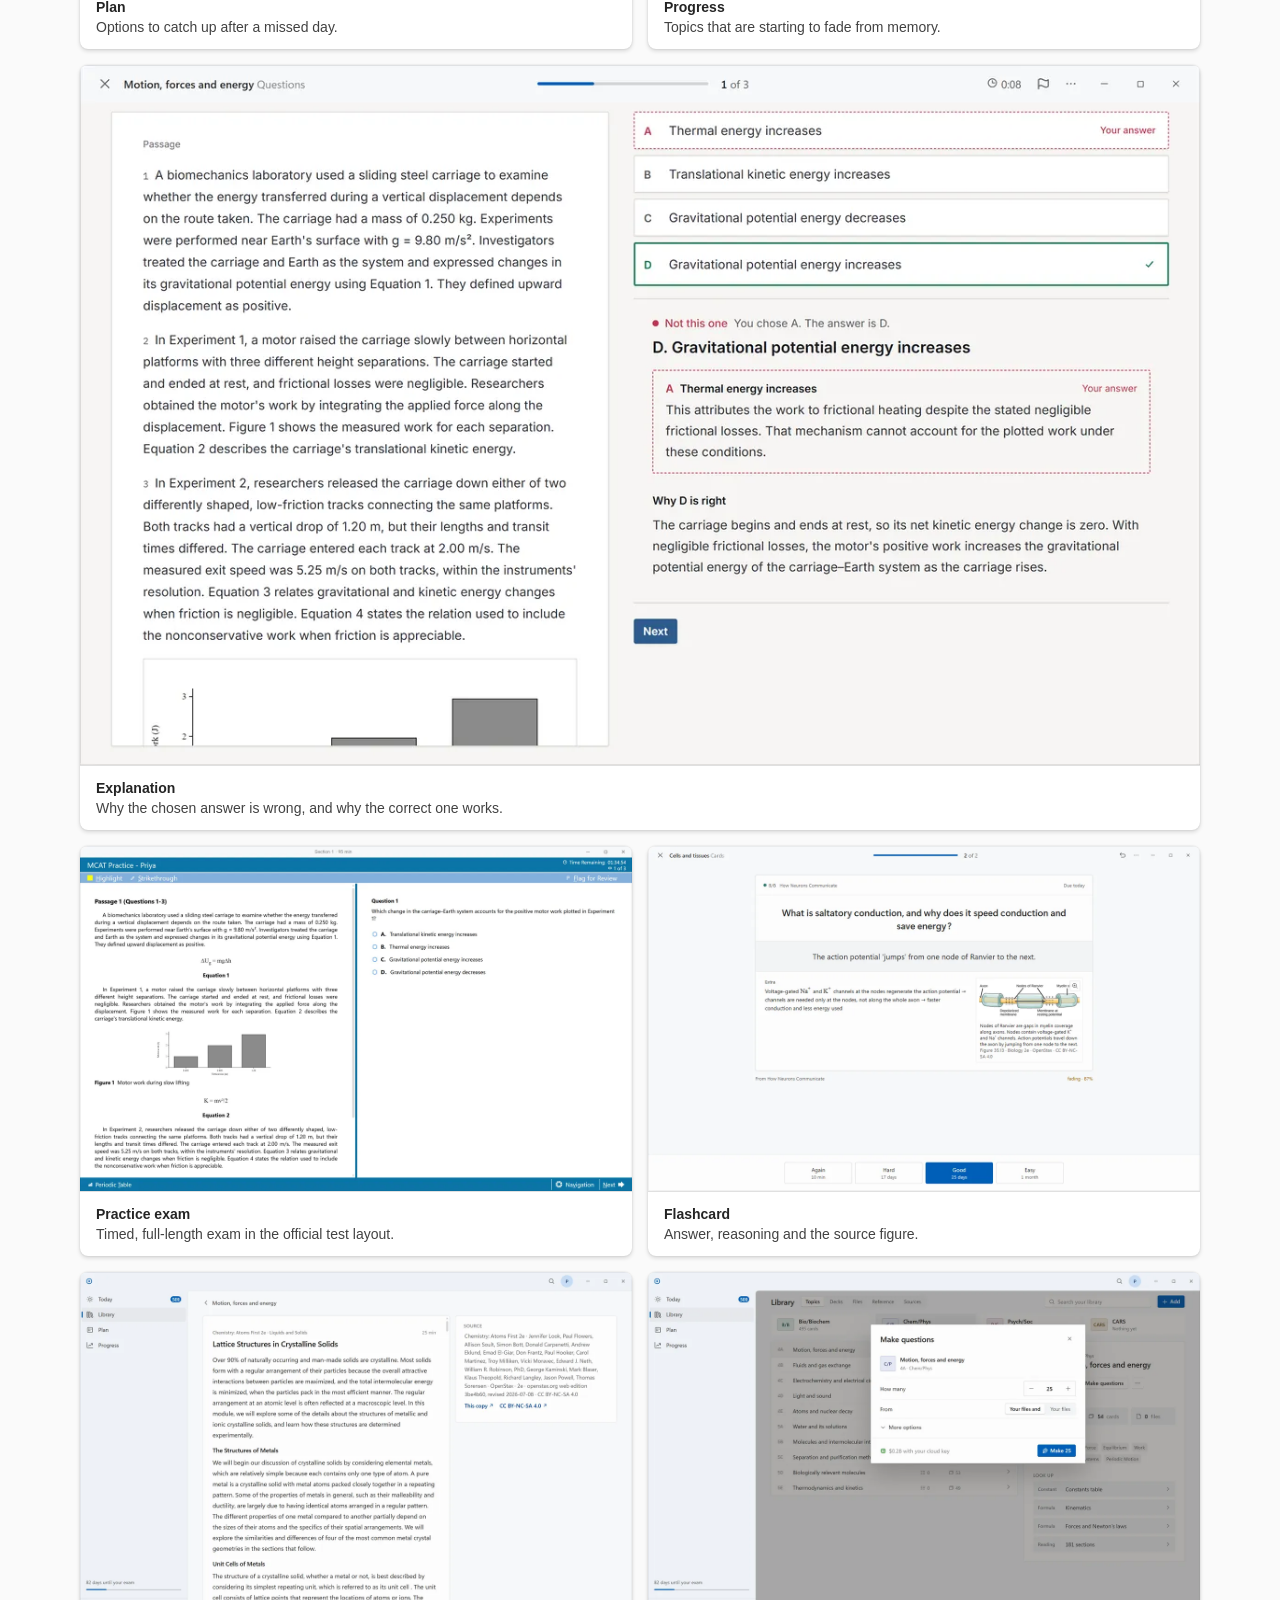
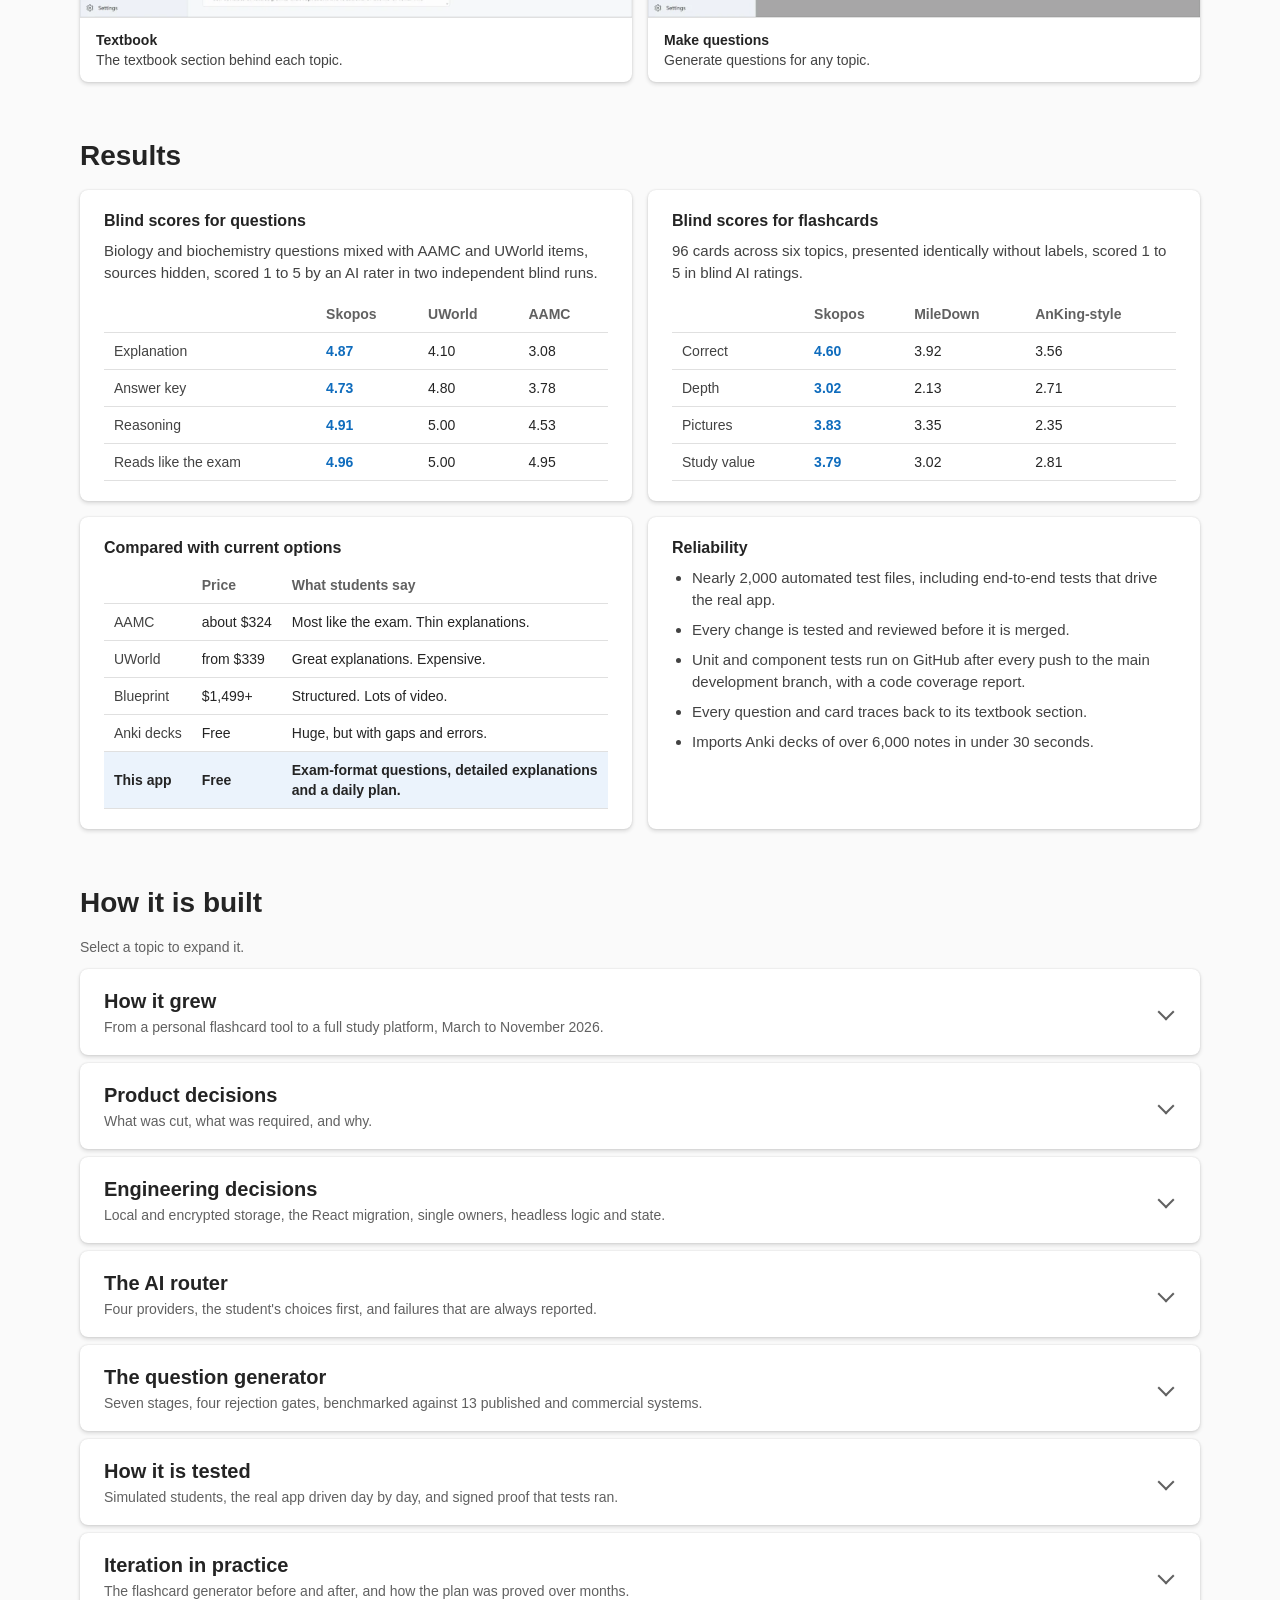
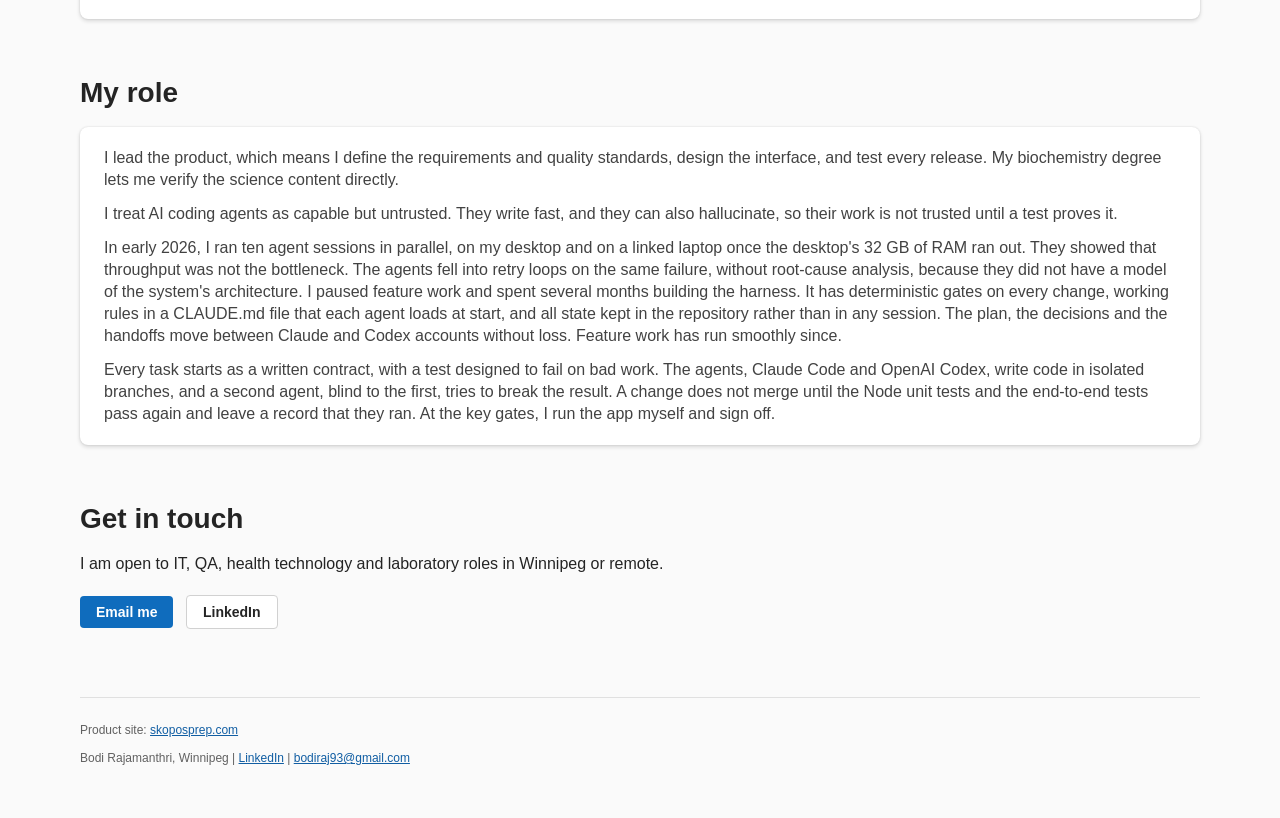
==== commit bae1f3ab: "Full negatives across the portfolio" ====
--- a/index.html
+++ b/index.html
@@ -40,7 +40,7 @@
 <section class="hero wrap">
   <p class="eyebrow">March 2026 to now</p>
   <h1>Skopos is a free MCAT study app that I built and lead</h1>
-  <p class="lede">It began as a personal flashcard tool and has grown into a complete study platform: a daily plan built around the exam date, questions in the AAMC format with detailed explanations, and spaced-repetition flashcards. I lead the product and test every release. AI coding agents write the code inside a zero-trust test harness I designed, and nothing ships until it passes.</p>
+  <p class="lede">It began as a personal flashcard tool and has grown into a complete study platform: a daily plan built around the exam date, questions in the AAMC format with detailed explanations, and spaced-repetition flashcards. I lead the product and test every release. AI coding agents write the code inside a zero-trust test harness I designed, and a change does not ship until it passes.</p>
 
   <figure class="video card">
     <video controls preload="metadata" playsinline poster="poster.webp" width="1920" height="1080">
@@ -188,7 +188,7 @@
     <li><h3>The student's choices</h3><p>A model the student has pinned is used as is. Otherwise the router stays within their chosen provider, their quality setting and their spending limit.</p></li>
     <li><h3>What the task needs</h3><p>Each task declares what it requires, such as reading images, reading PDFs, structured output, long documents or keeping data on the computer. Models that cannot do the job are filtered out.</p></li>
     <li><h3>Best fit, then cost</h3><p>Among the models left, it scores quality for that kind of work and moves up a tier only for harder material, such as difficult questions or answers that must be graded precisely.</p></li>
-    <li><h3>A plain message when no model fits</h3><p>If none of the available models meets every requirement, it uses the closest match and tells the student plainly, including what would fix it. It does not fail silently.</p></li>
+    <li><h3>A plain message when not one model fits</h3><p>If not one of the available models meets every requirement, it uses the closest match and tells the student plainly, including what would fix it. It does not fail silently.</p></li>
   </ol>
   <p class="note">The routing decision is a pure function: the same inputs always give the same answer, without side effects, so every rule can be tested directly. Adding a new provider means registering it, not changing the router.</p>
   <div class="grid two after">
@@ -265,9 +265,9 @@
   <h2>My role</h2>
   <div class="card pad role">
     <p>I lead the product, which means I define the requirements and quality standards, design the interface, and test every release. My biochemistry degree lets me verify the science content directly.</p>
-    <p>I treat AI coding agents as capable but untrusted. They write fast, and they can also hallucinate, so nothing they produce is believed until a test proves it.</p>
+    <p>I treat AI coding agents as capable but untrusted. They write fast, and they can also hallucinate, so their work is not trusted until a test proves it.</p>
     <p>In early 2026, I ran ten agent sessions in parallel, on my desktop and on a linked laptop once the desktop's 32 GB of RAM ran out. They showed that throughput was not the bottleneck. The agents fell into retry loops on the same failure, without root-cause analysis, because they did not have a model of the system's architecture. I paused feature work and spent several months building the harness. It has deterministic gates on every change, working rules in a CLAUDE.md file that each agent loads at start, and all state kept in the repository rather than in any session. The plan, the decisions and the handoffs move between Claude and Codex accounts without loss. Feature work has run smoothly since.</p>
-    <p>Every task starts as a written contract, with a test designed to fail on bad work. The agents, Claude Code and OpenAI Codex, write code in isolated branches, and a second agent, blind to the first, tries to break the result. Nothing merges until the Node unit tests and the end-to-end tests pass again and leave a record that they ran. At the key gates, I run the app myself and sign off.</p>
+    <p>Every task starts as a written contract, with a test designed to fail on bad work. The agents, Claude Code and OpenAI Codex, write code in isolated branches, and a second agent, blind to the first, tries to break the result. A change does not merge until the Node unit tests and the end-to-end tests pass again and leave a record that they ran. At the key gates, I run the app myself and sign off.</p>
   </div>
 </section>
 
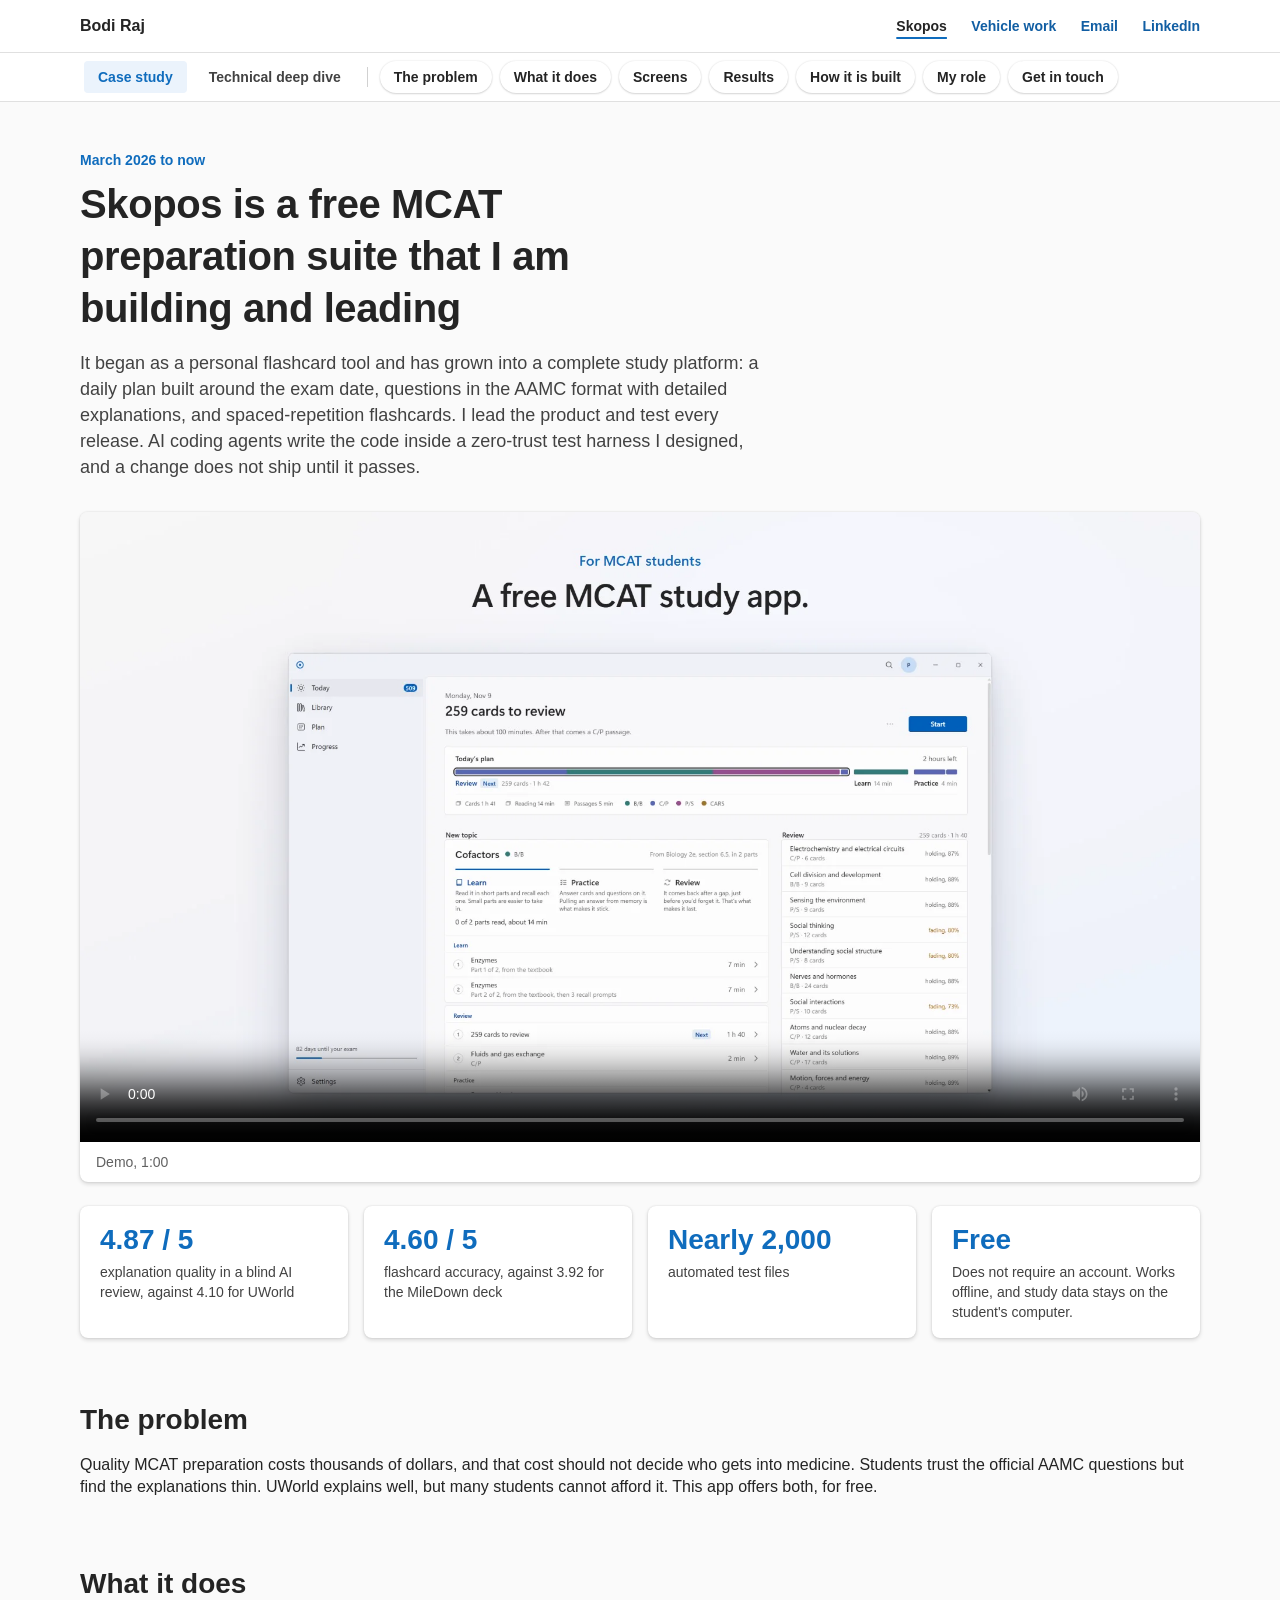
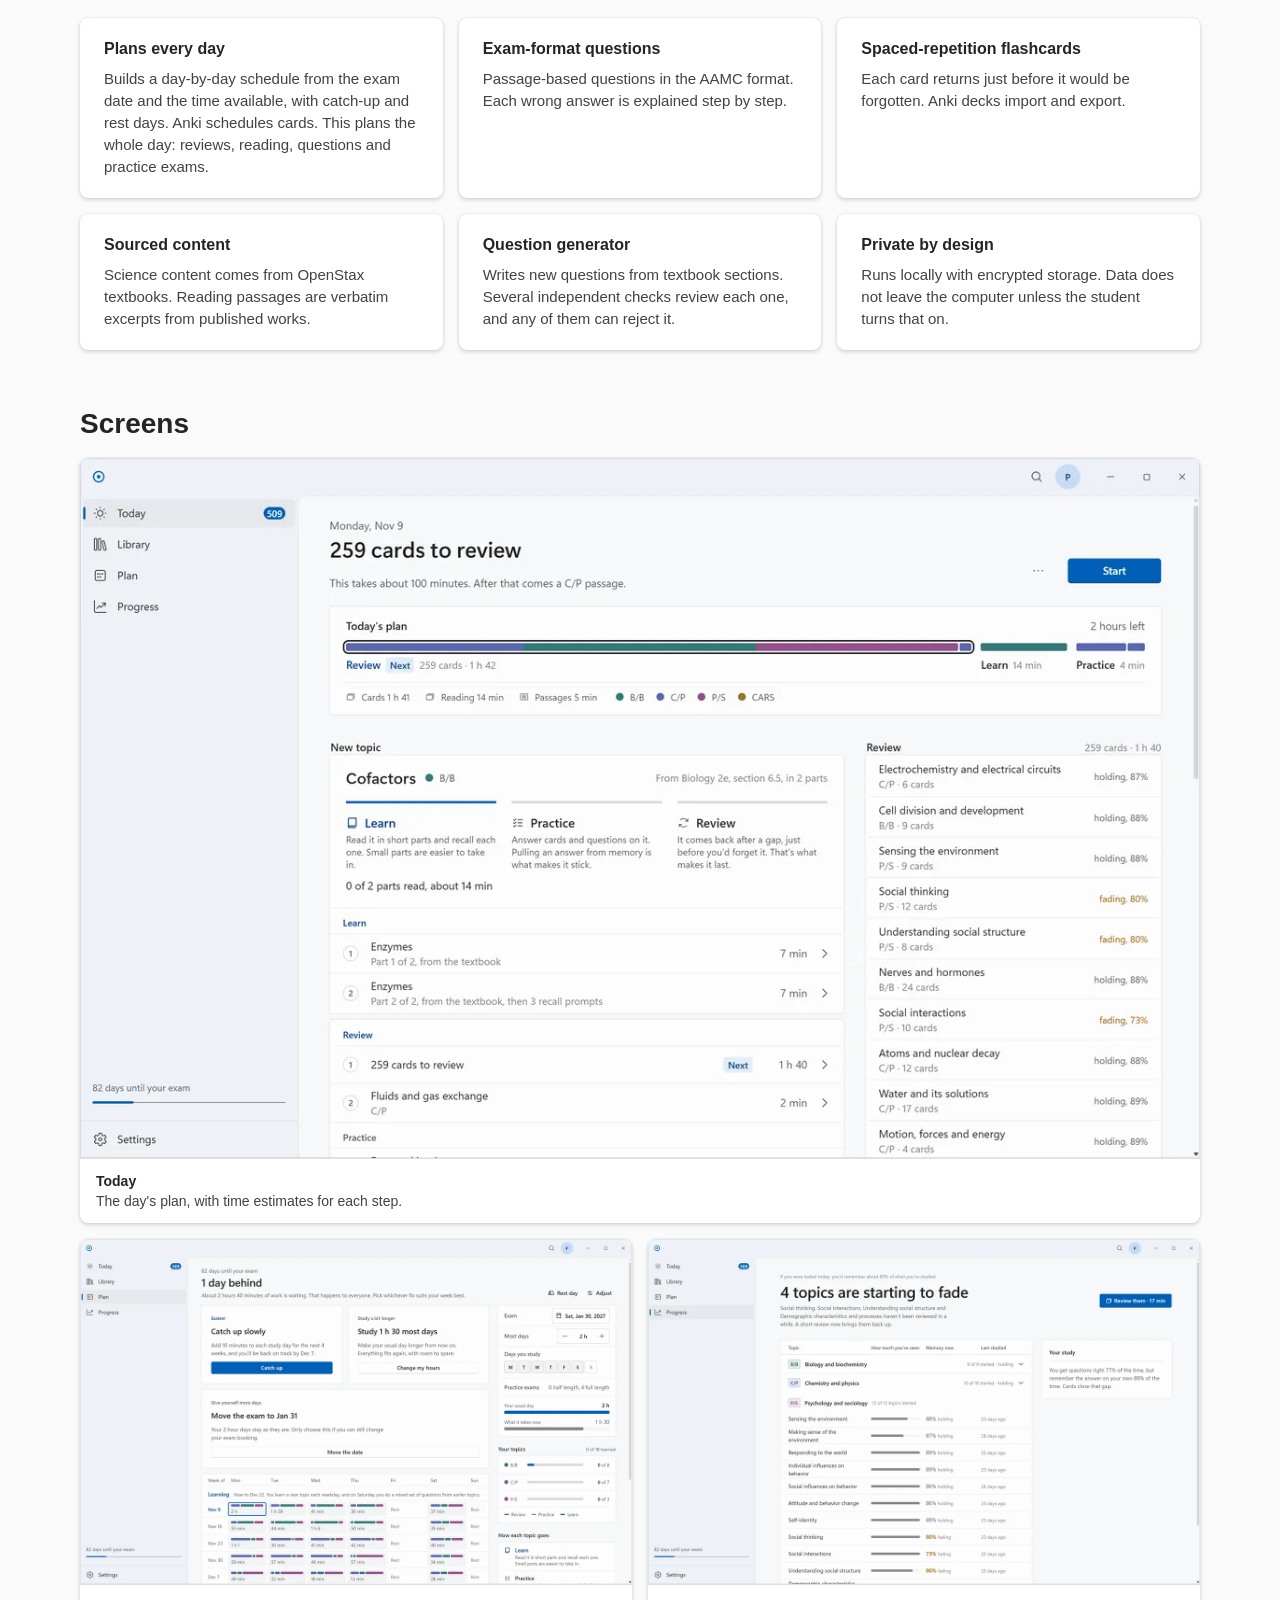
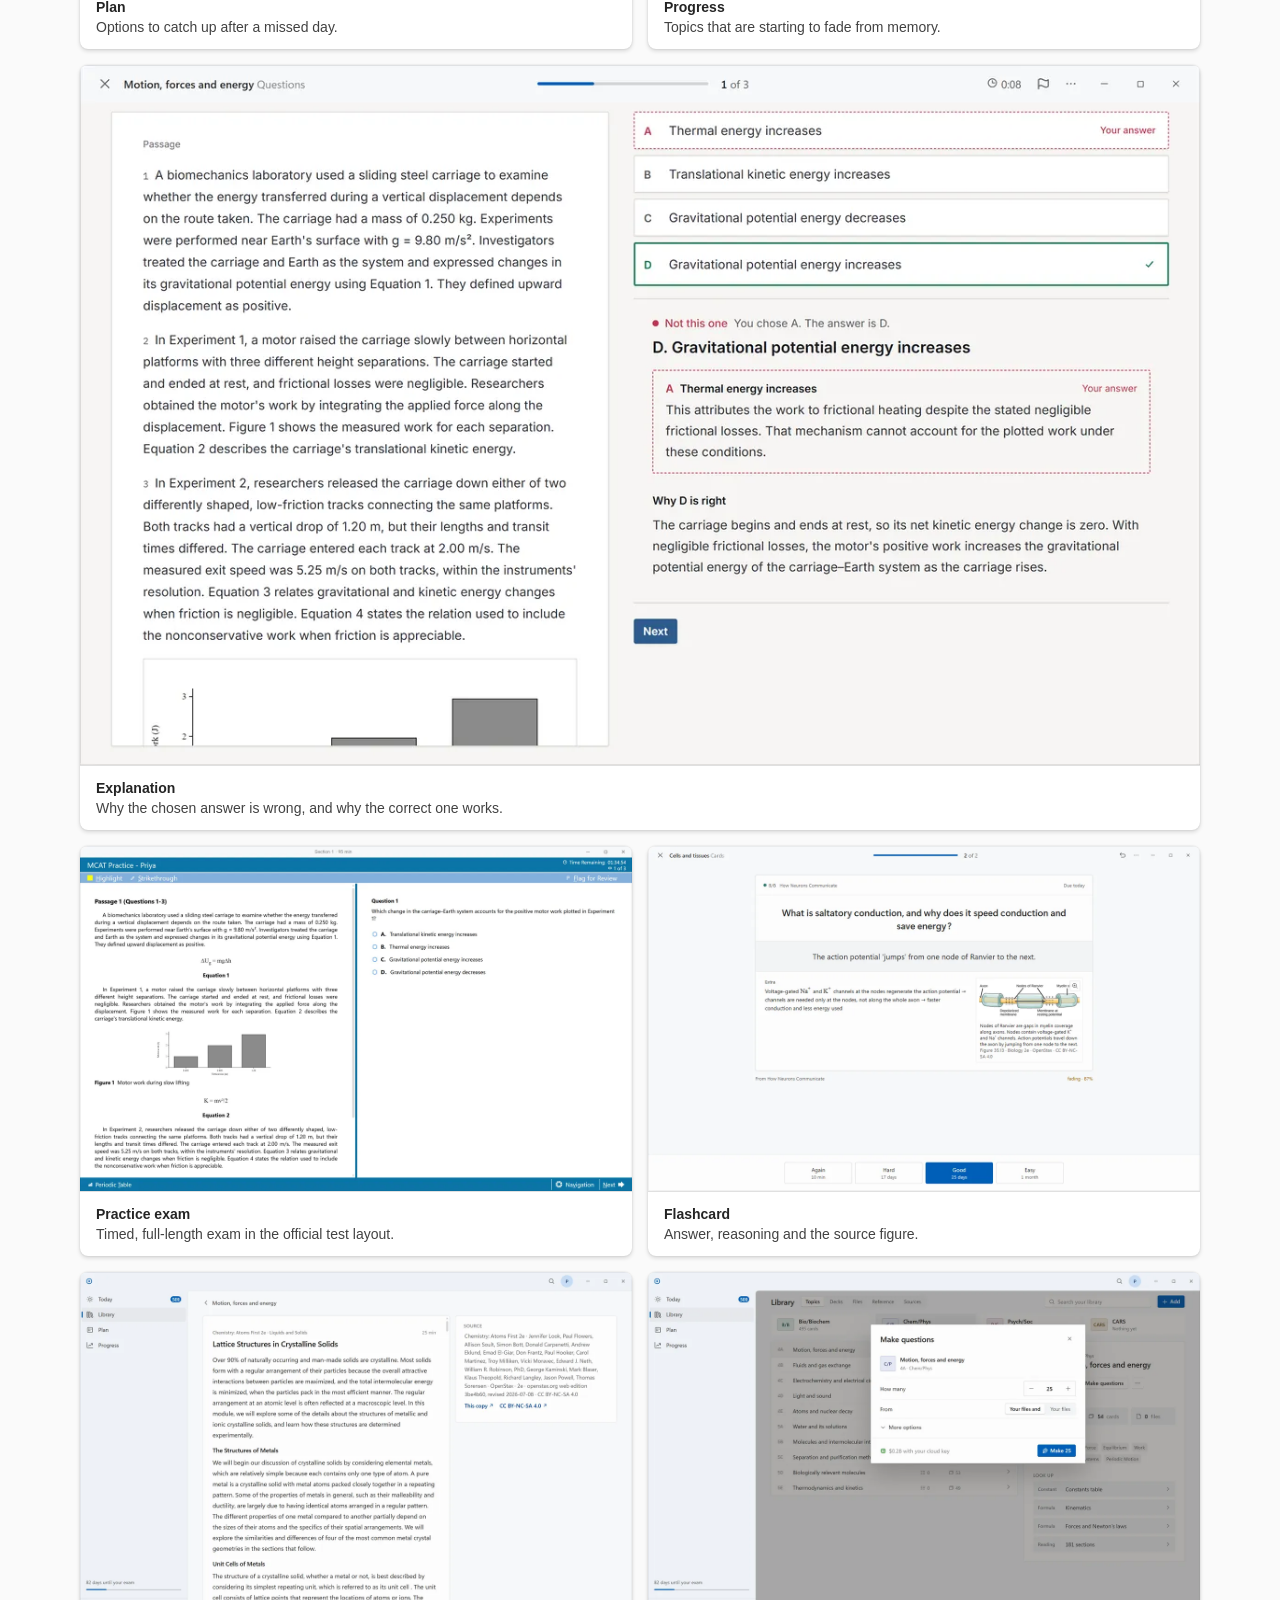
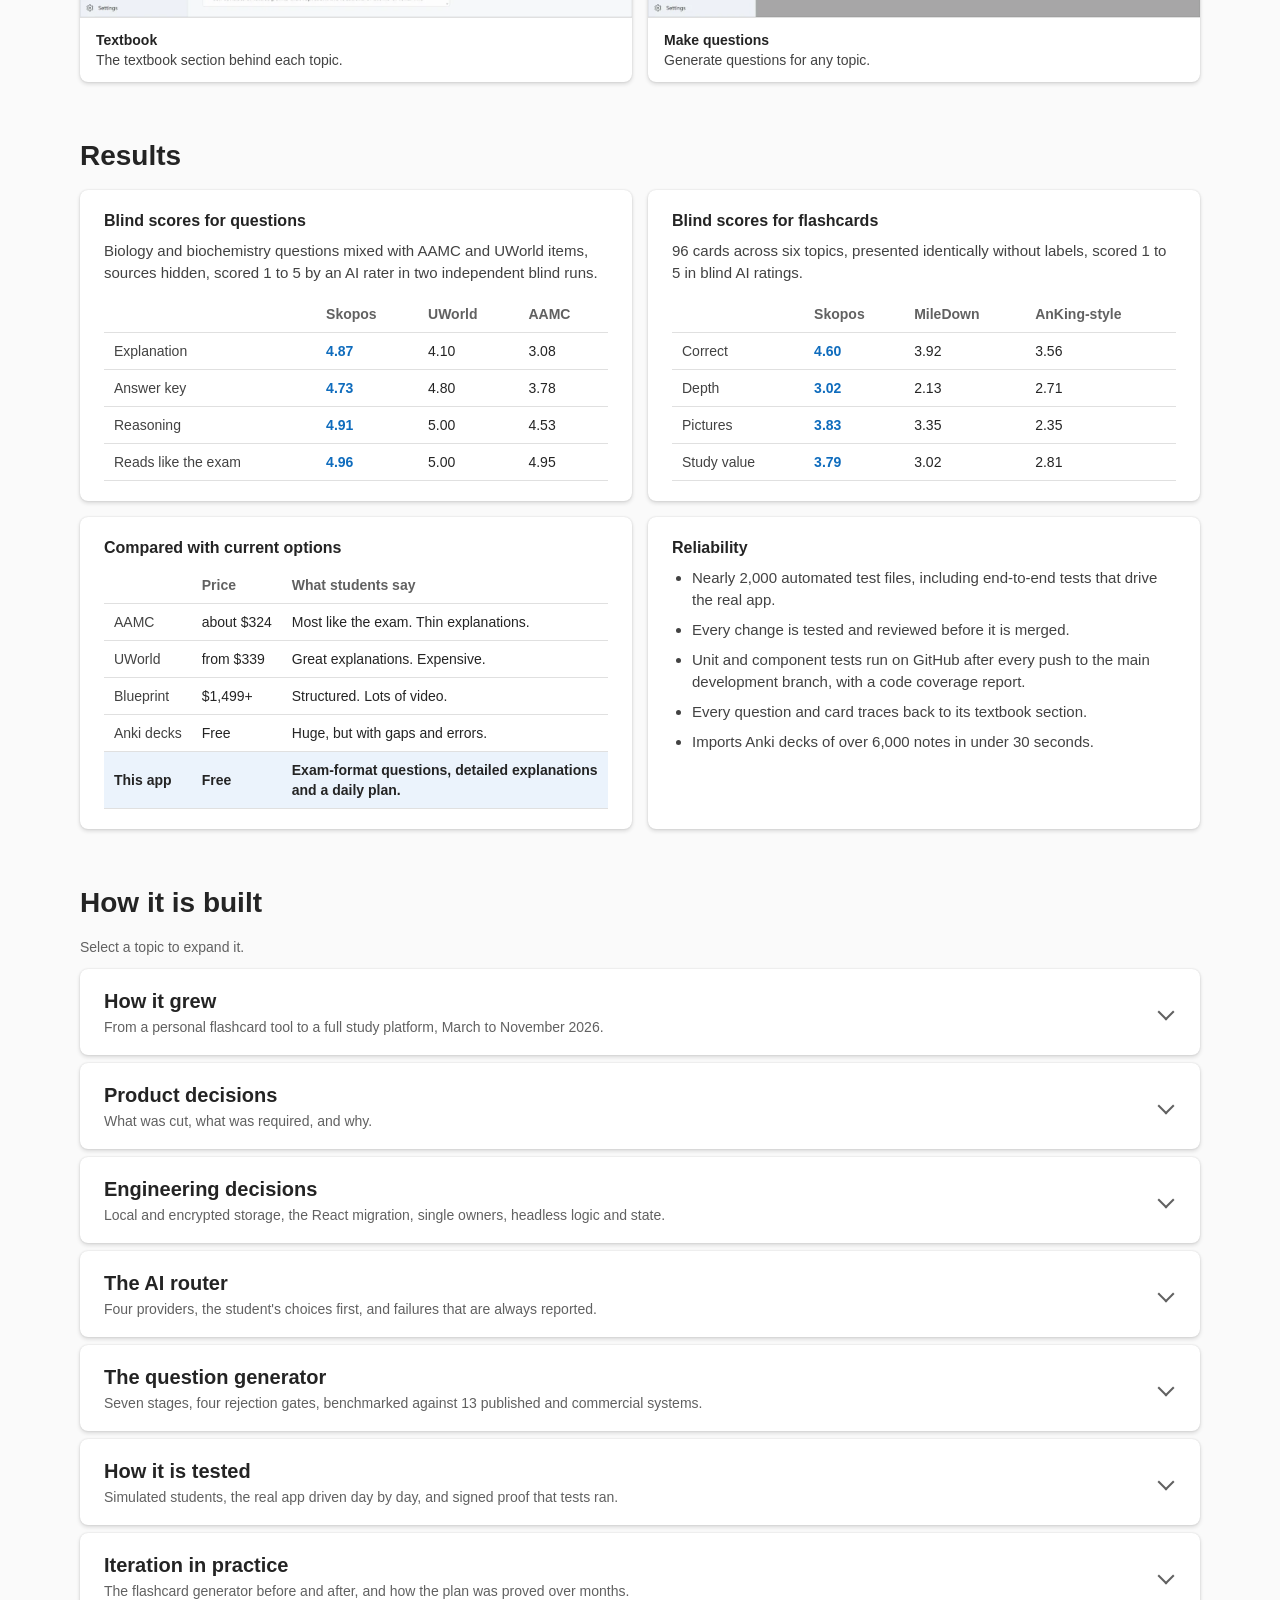
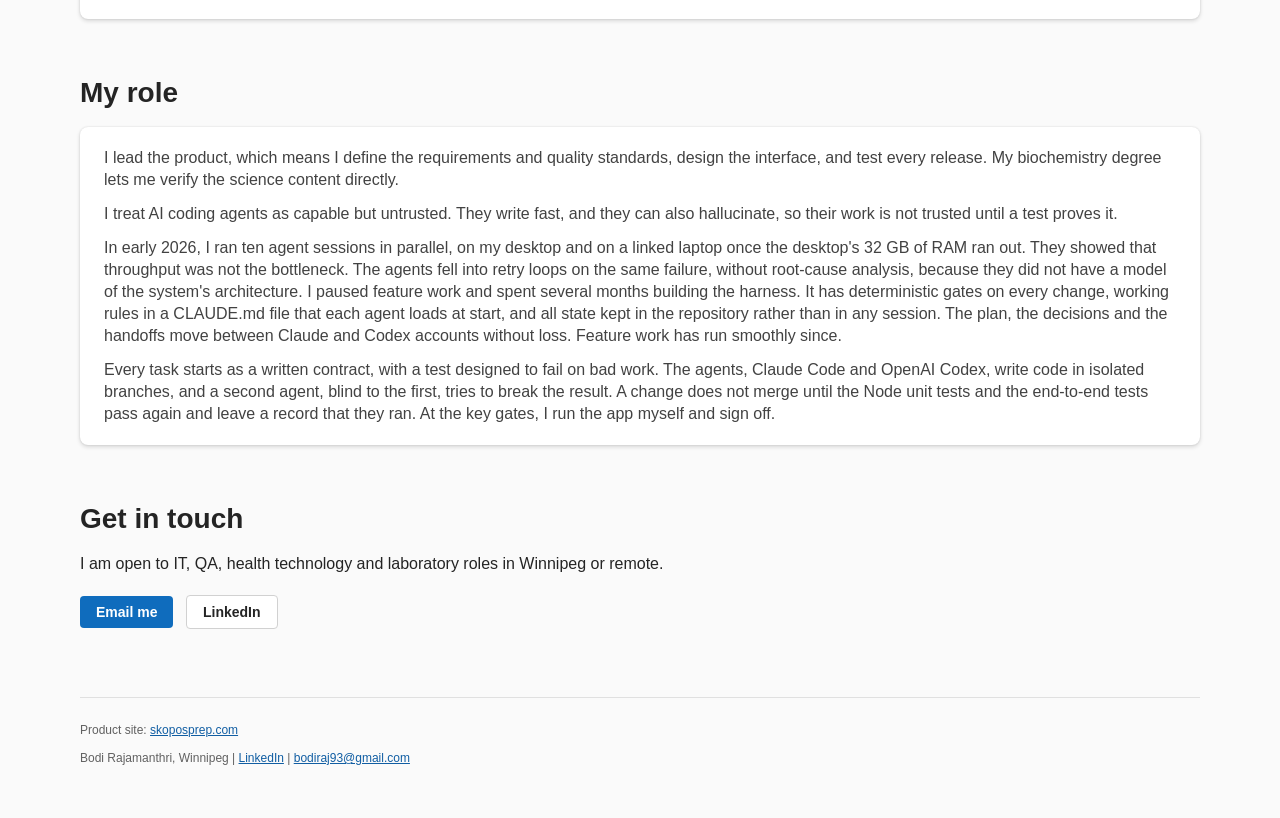
==== commit 4a3a57ae: "Describe Skopos as an MCAT preparation suite; case study says I am building it" ====
--- a/index.html
+++ b/index.html
@@ -4,10 +4,10 @@
 <meta charset="utf-8">
 <meta name="viewport" content="width=device-width, initial-scale=1">
 <title>Bodi Rajamanthri | Product Lead, Skopos MCAT Prep | Winnipeg</title>
-<meta name="description" content="Skopos, a free MCAT study app built and led by Bodi Raj. Demo, screens and results.">
+<meta name="description" content="Skopos, a free MCAT preparation suite in development by Bodi Raj. Demo, screens and results.">
 <meta property="og:type" content="website">
 <meta property="og:url" content="https://bodiraj93.github.io/">
-<meta property="og:title" content="Skopos, a free MCAT study app built and led by Bodi Raj">
+<meta property="og:title" content="Skopos, a free MCAT preparation suite by Bodi Raj">
 <meta property="og:description" content="Demo, screens, engineering decisions and blind test results.">
 <meta property="og:image" content="https://bodiraj93.github.io/og.jpg">
 <meta property="og:image:width" content="1200">
@@ -39,7 +39,7 @@
 
 <section class="hero wrap">
   <p class="eyebrow">March 2026 to now</p>
-  <h1>Skopos is a free MCAT study app that I built and lead</h1>
+  <h1>Skopos is a free MCAT preparation suite that I am building and leading</h1>
   <p class="lede">It began as a personal flashcard tool and has grown into a complete study platform: a daily plan built around the exam date, questions in the AAMC format with detailed explanations, and spaced-repetition flashcards. I lead the product and test every release. AI coding agents write the code inside a zero-trust test harness I designed, and a change does not ship until it passes.</p>
 
   <figure class="video card">
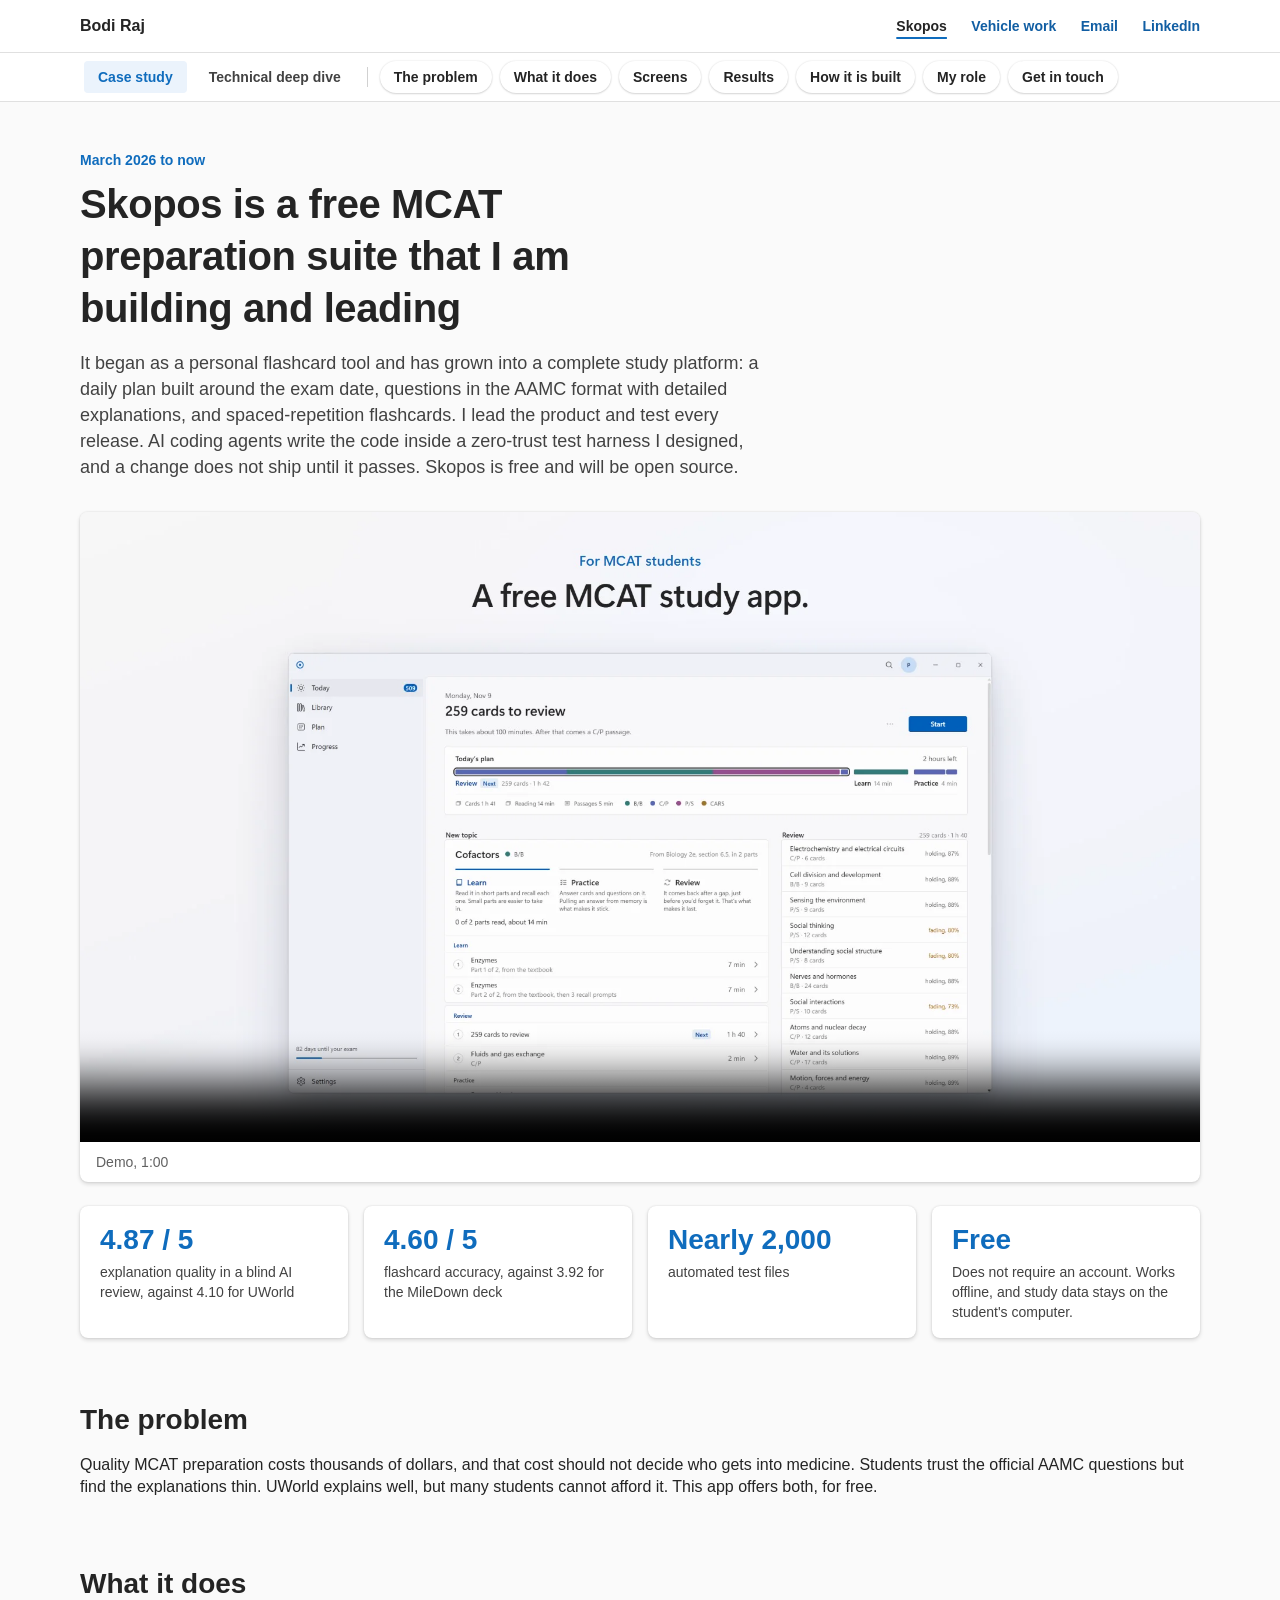
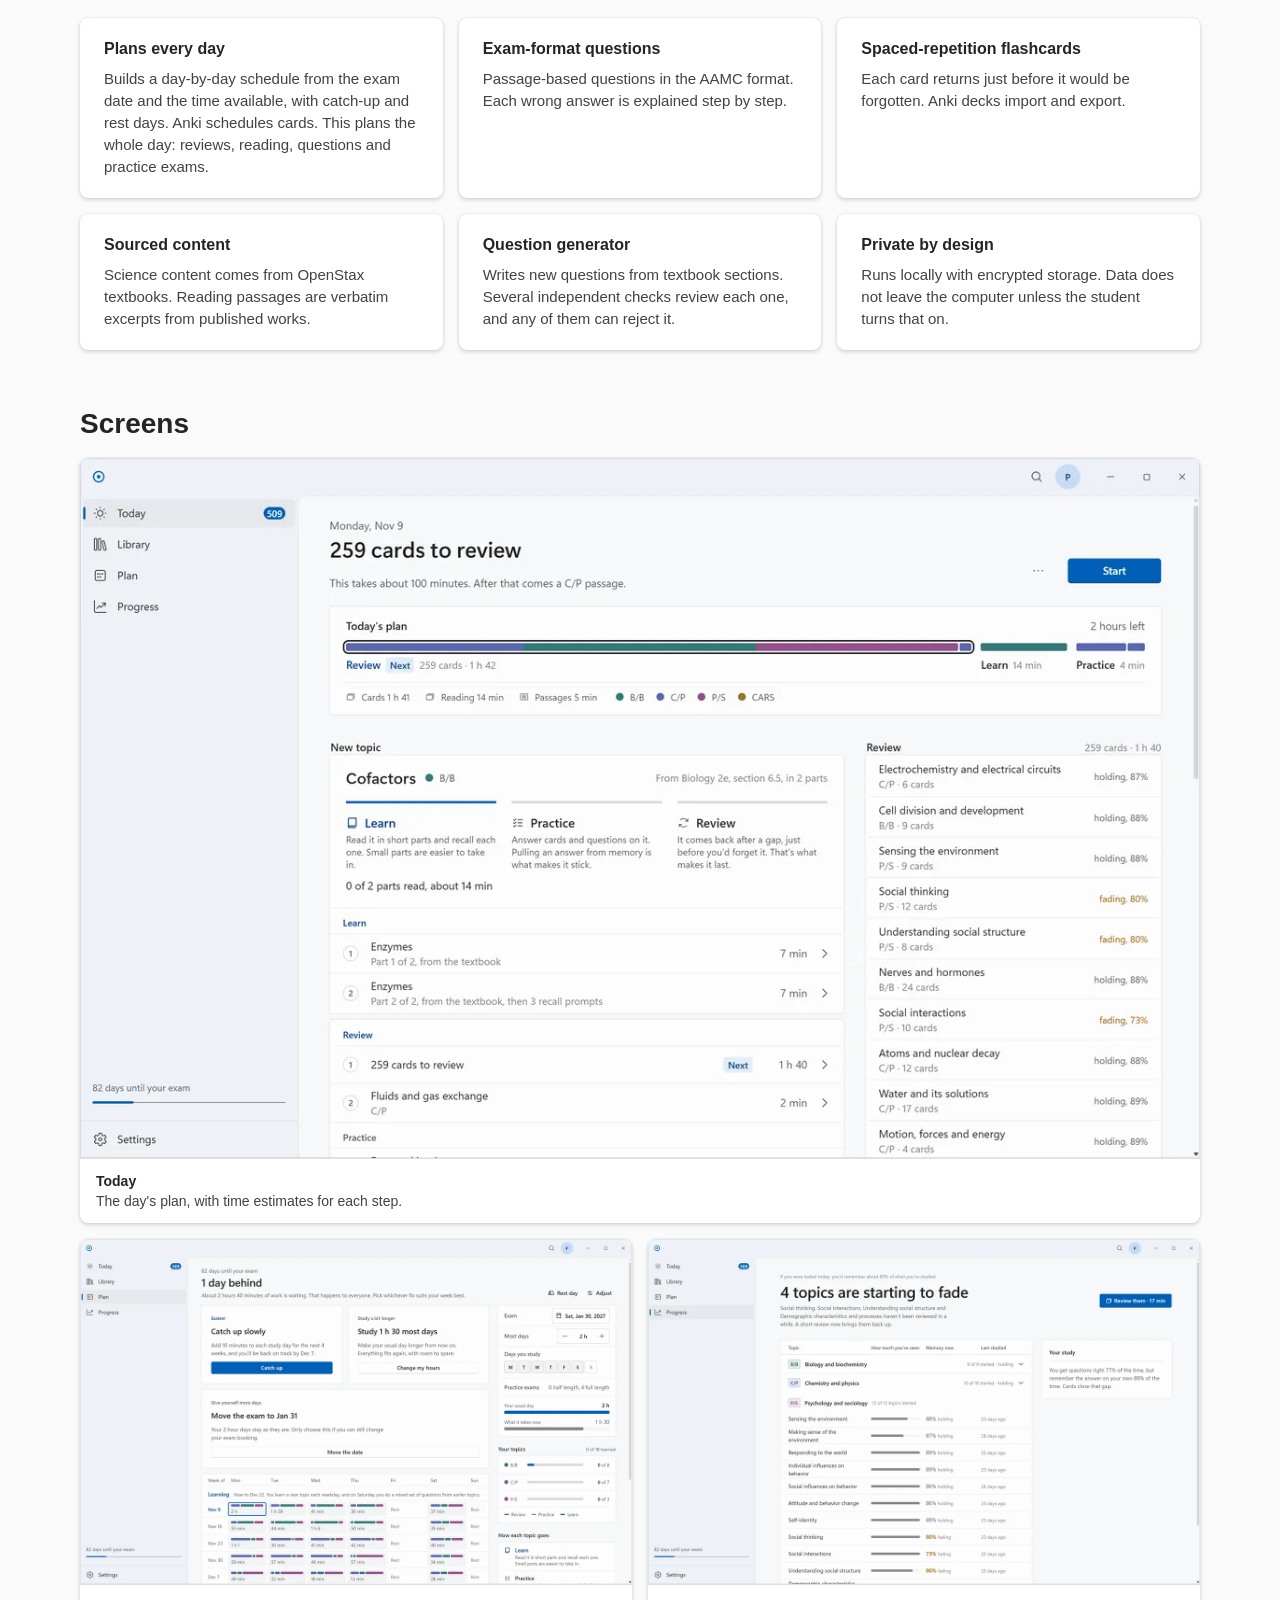
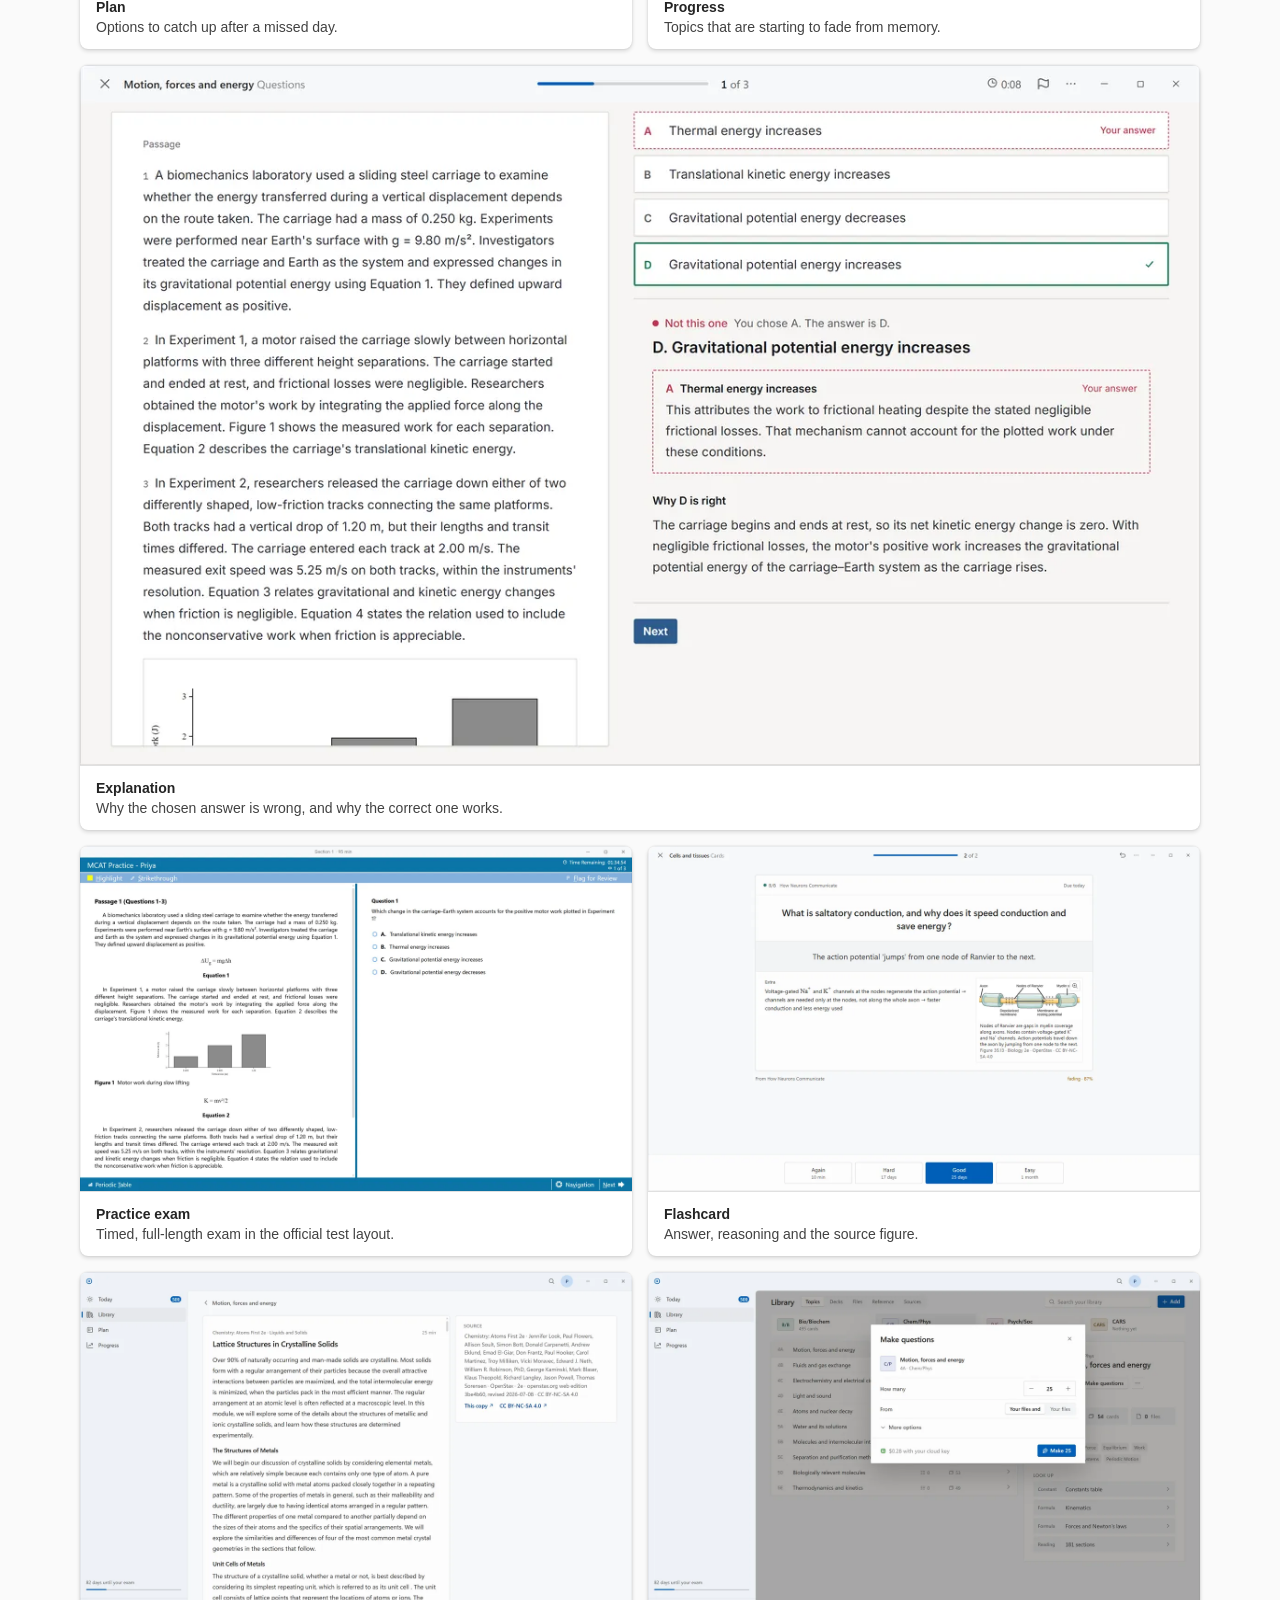
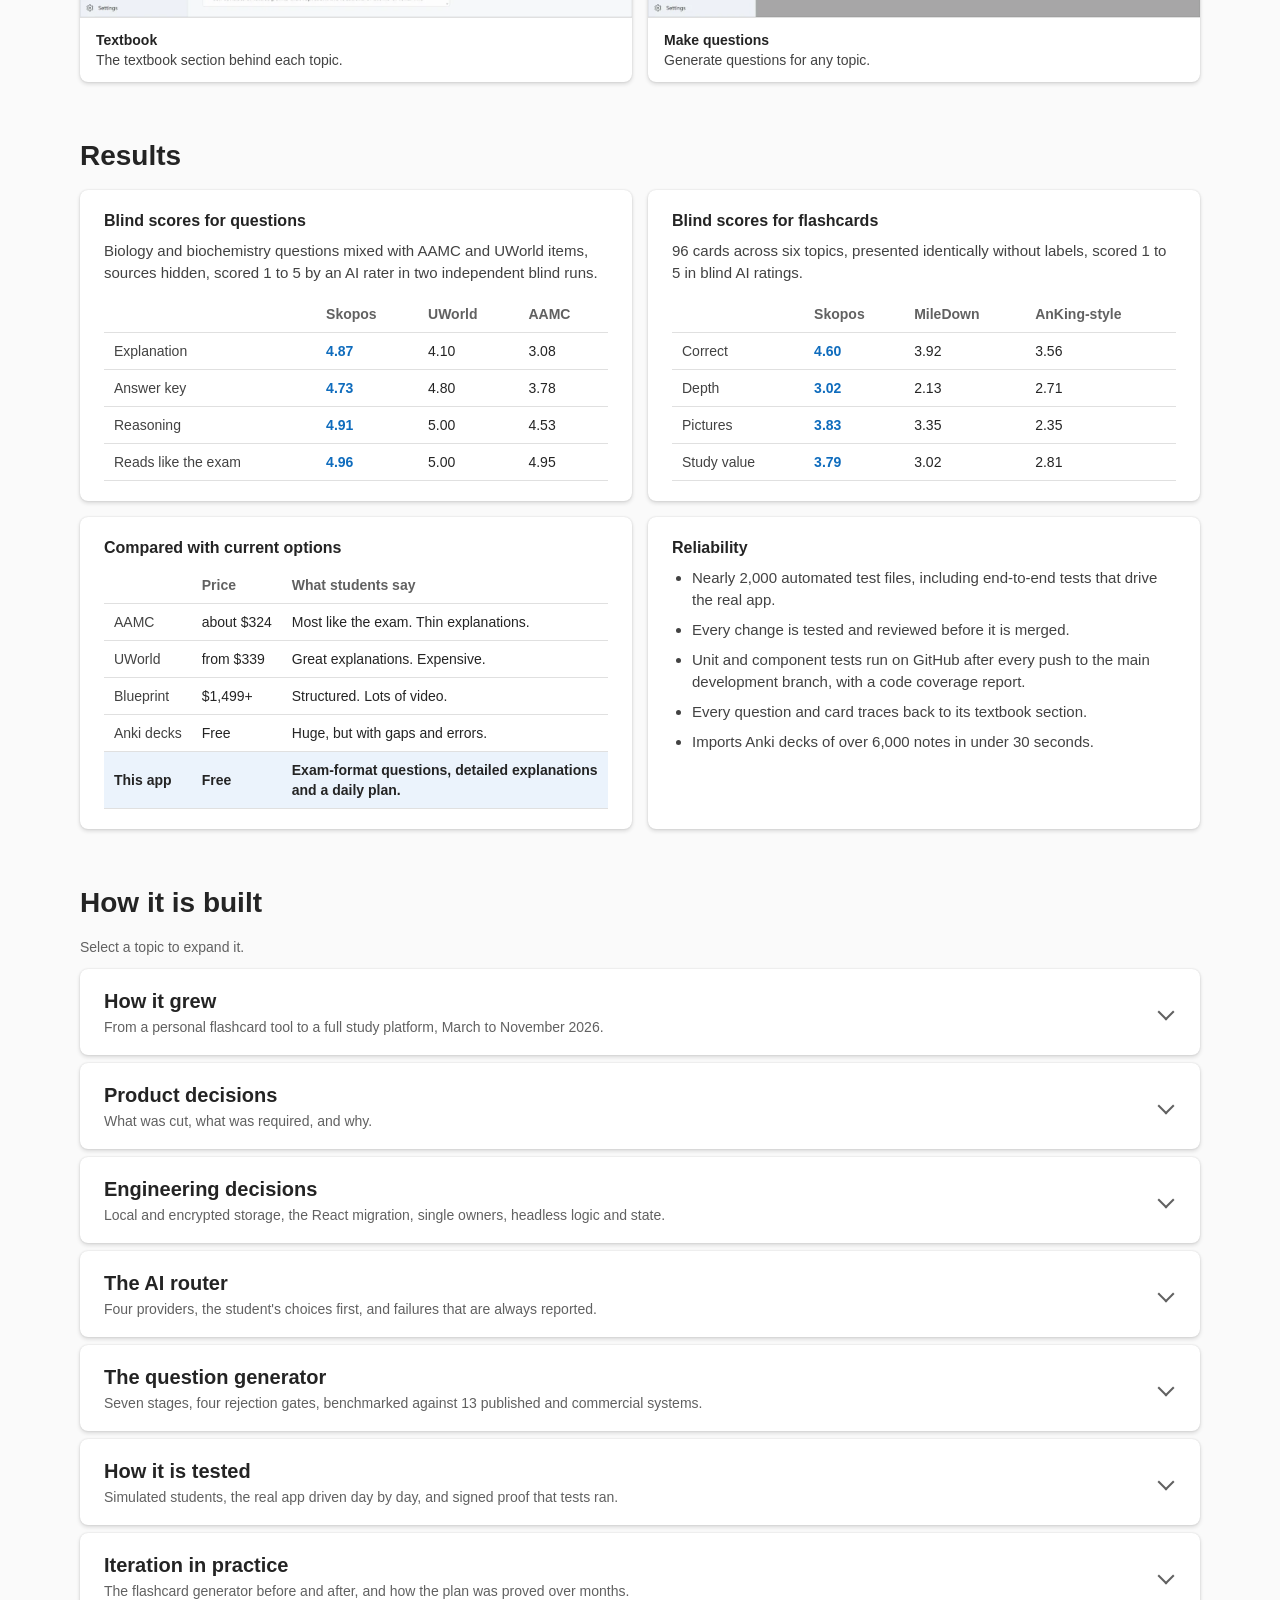
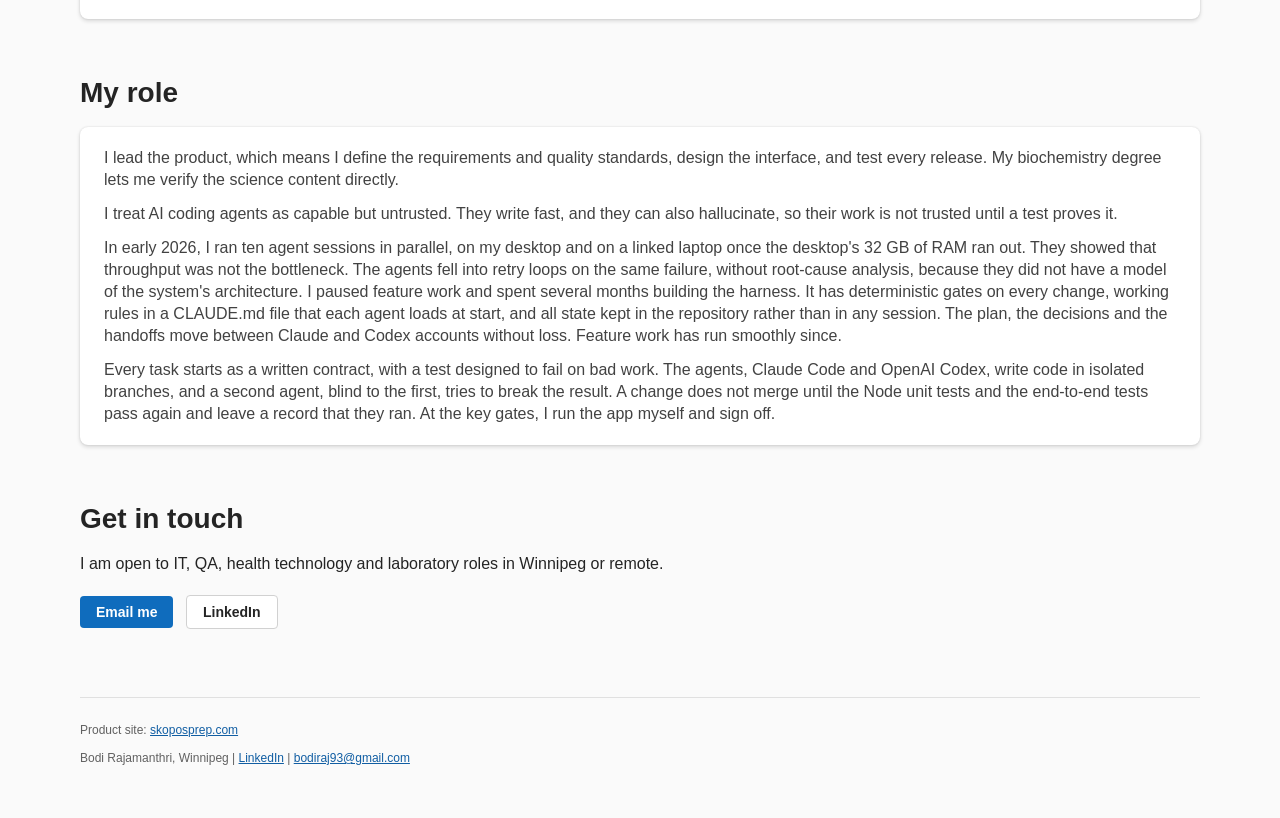
==== commit 5ed7e5e9: "Case study: free and will be open source, owner approved 2026-11-11 Co-Authored-By: Claude Opus 5.5 " ====
--- a/index.html
+++ b/index.html
@@ -40,7 +40,7 @@
 <section class="hero wrap">
   <p class="eyebrow">March 2026 to now</p>
   <h1>Skopos is a free MCAT preparation suite that I am building and leading</h1>
-  <p class="lede">It began as a personal flashcard tool and has grown into a complete study platform: a daily plan built around the exam date, questions in the AAMC format with detailed explanations, and spaced-repetition flashcards. I lead the product and test every release. AI coding agents write the code inside a zero-trust test harness I designed, and a change does not ship until it passes.</p>
+  <p class="lede">It began as a personal flashcard tool and has grown into a complete study platform: a daily plan built around the exam date, questions in the AAMC format with detailed explanations, and spaced-repetition flashcards. I lead the product and test every release. AI coding agents write the code inside a zero-trust test harness I designed, and a change does not ship until it passes. Skopos is free and will be open source.</p>
 
   <figure class="video card">
     <video controls preload="metadata" playsinline poster="poster.webp" width="1920" height="1080">
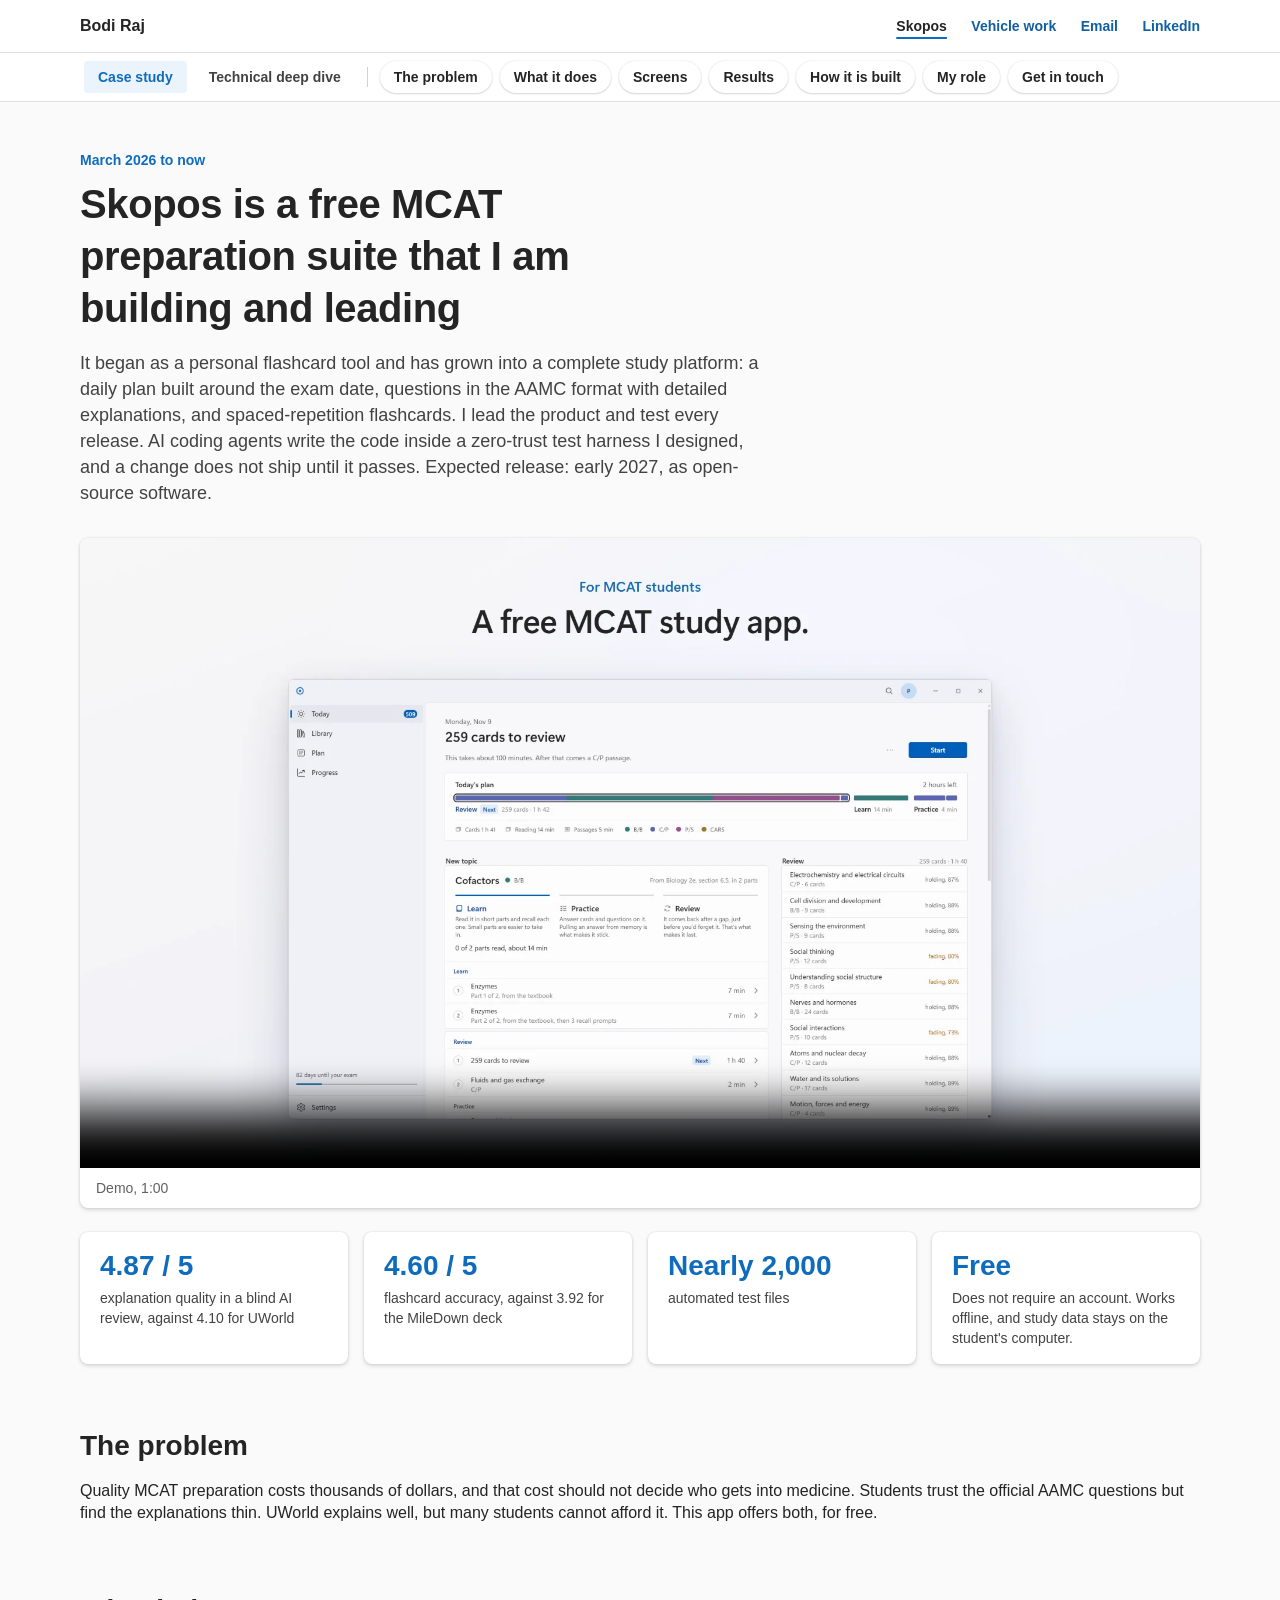
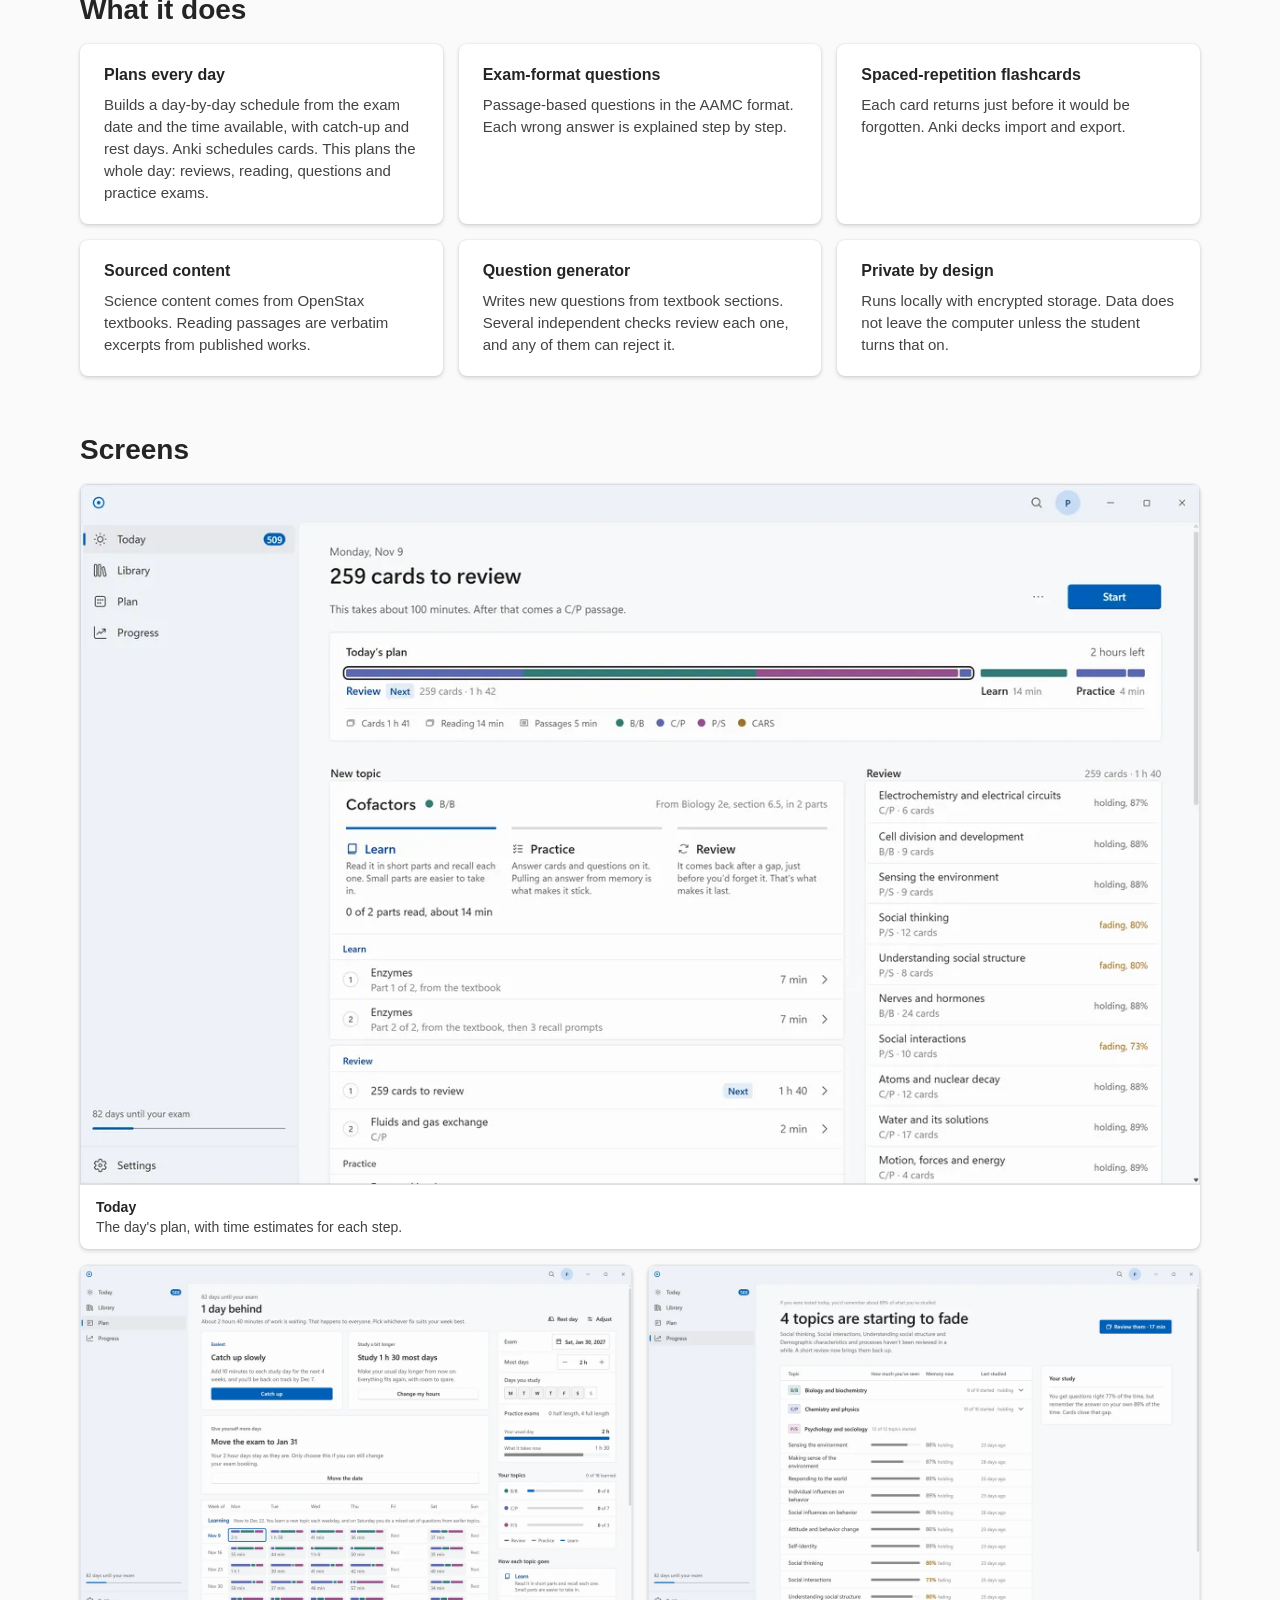
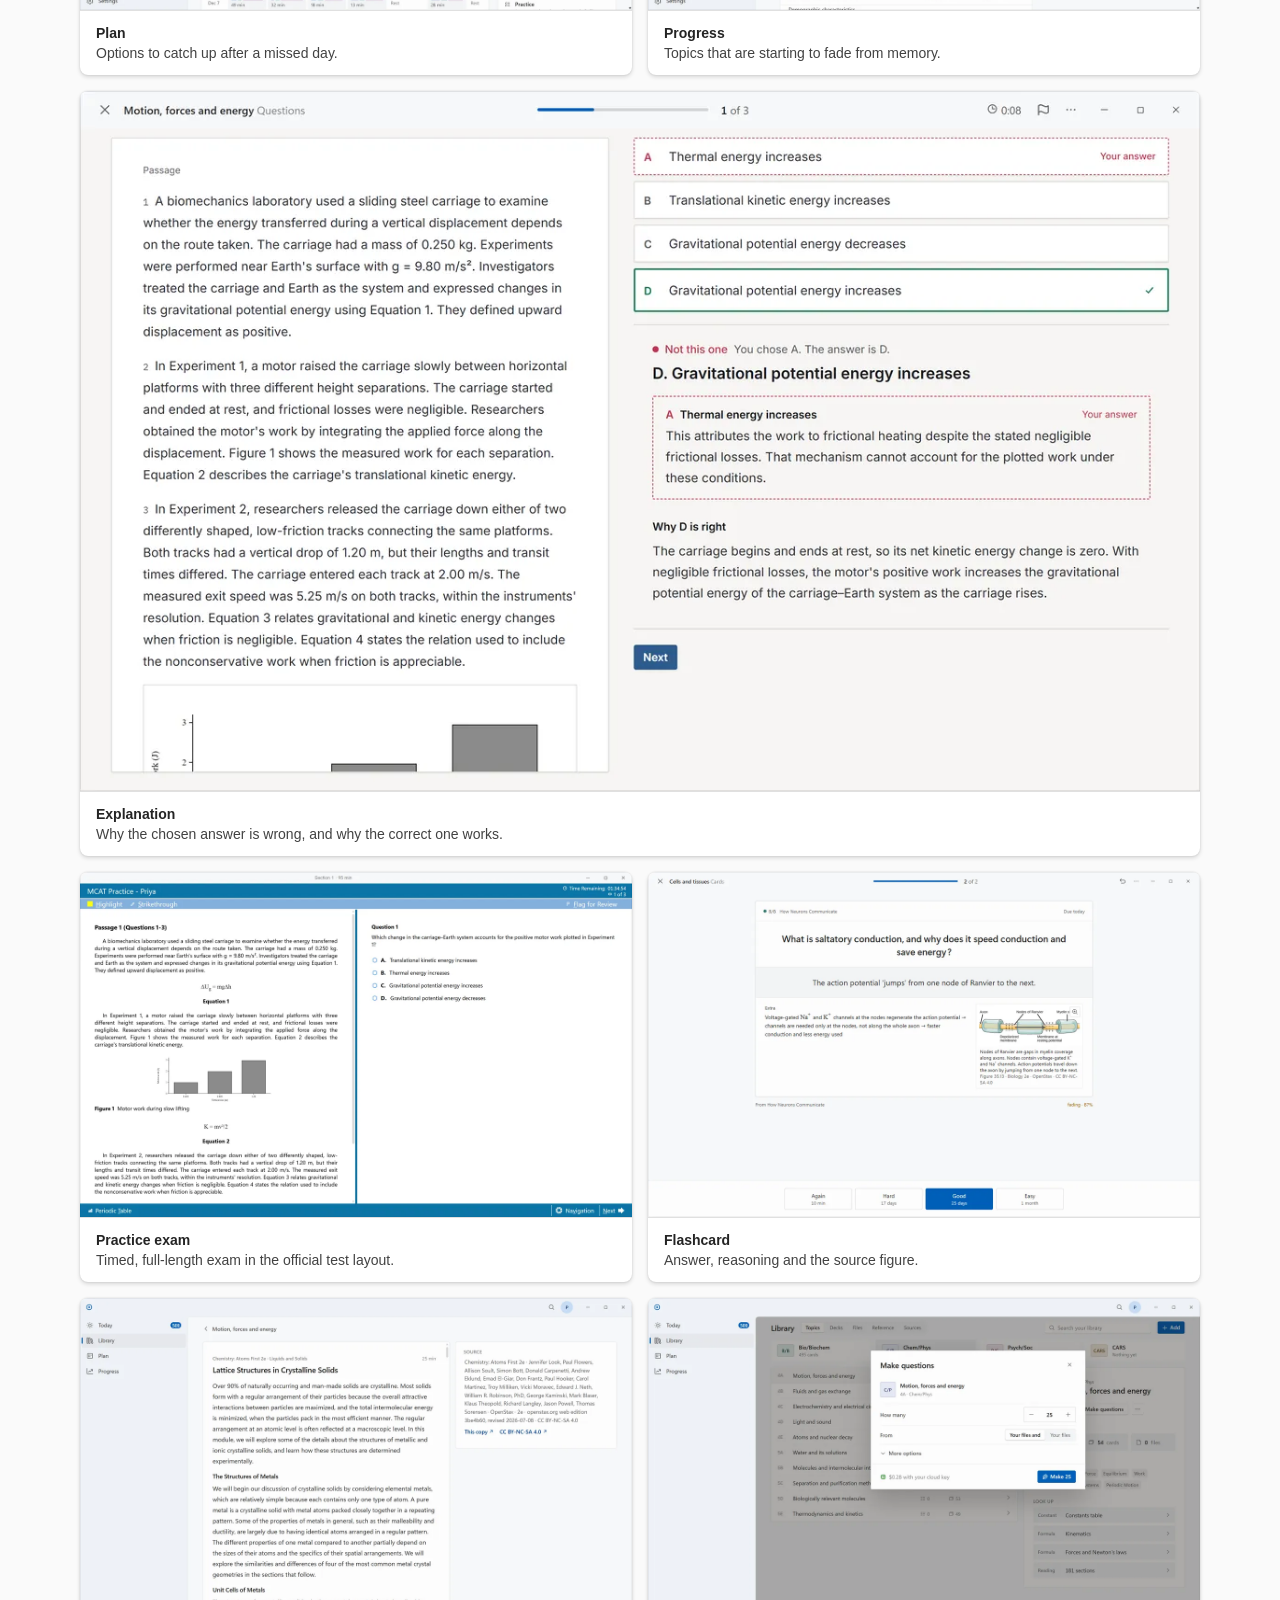
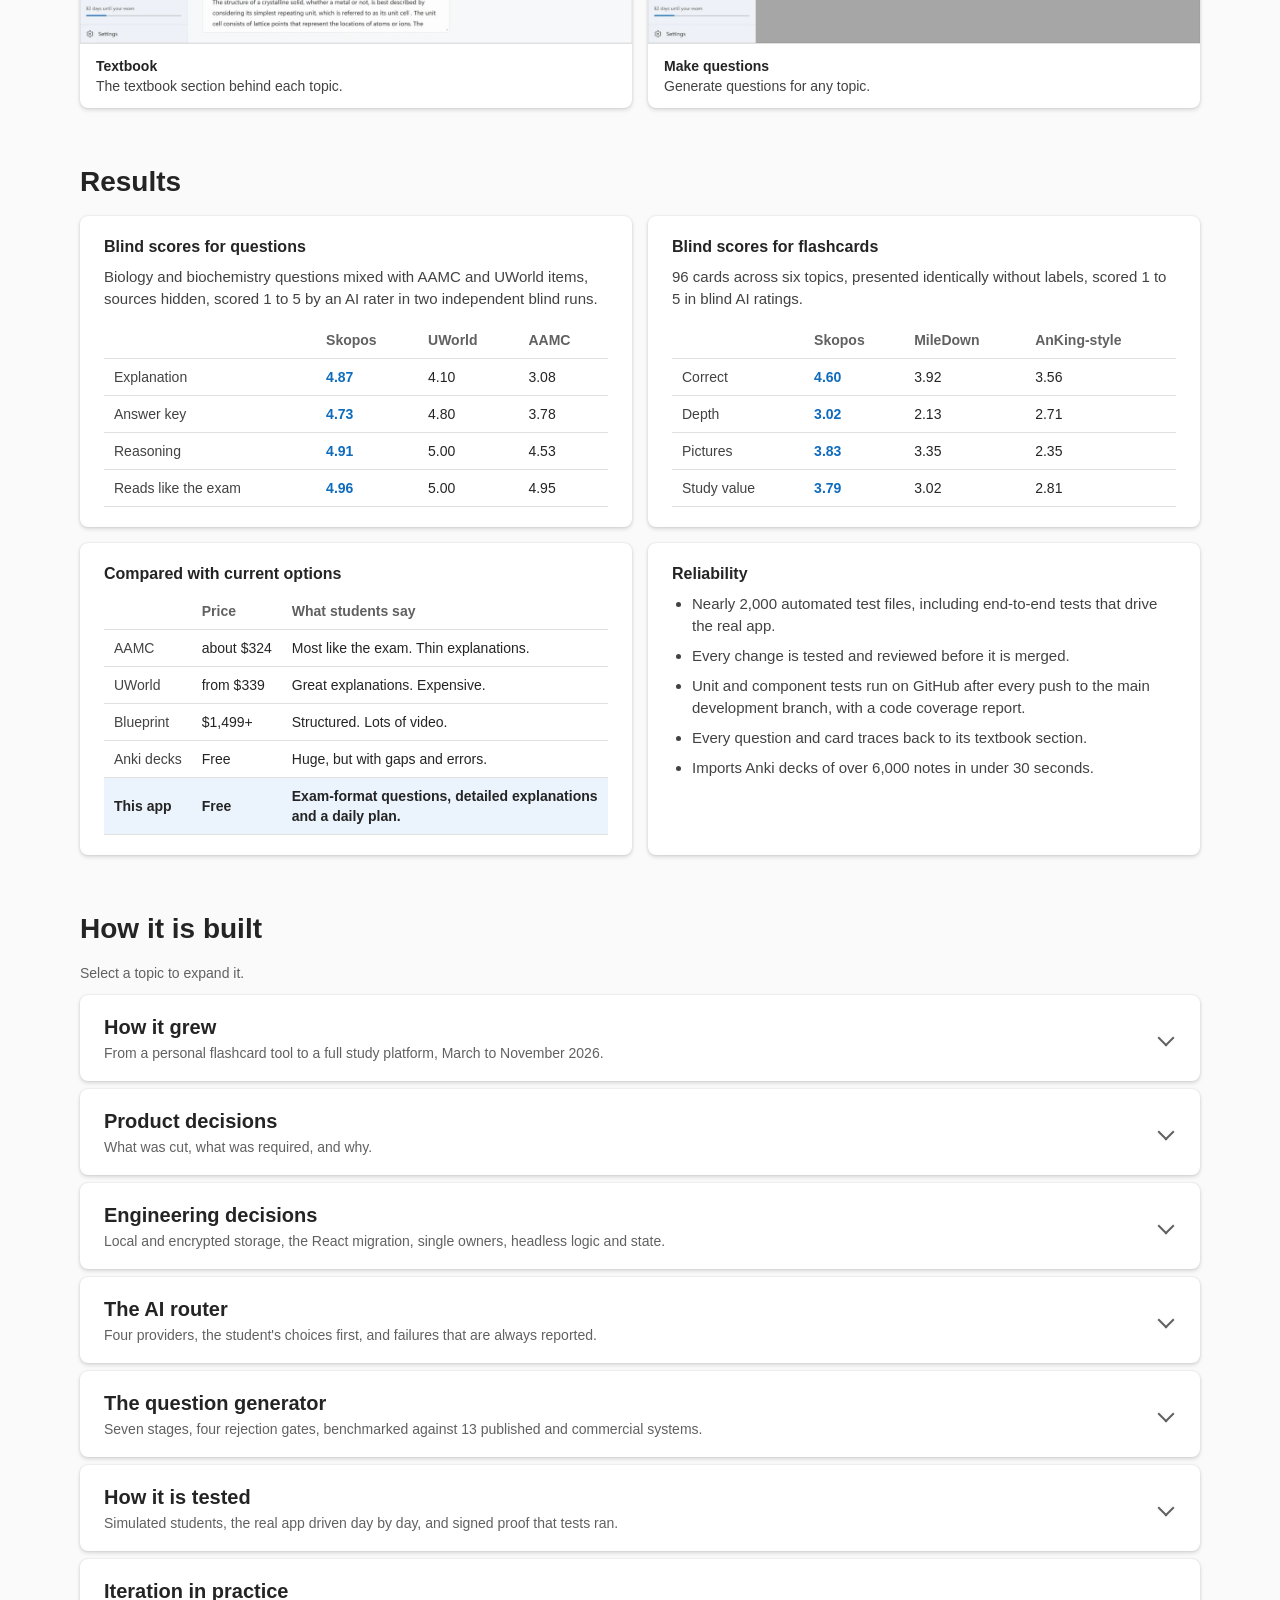
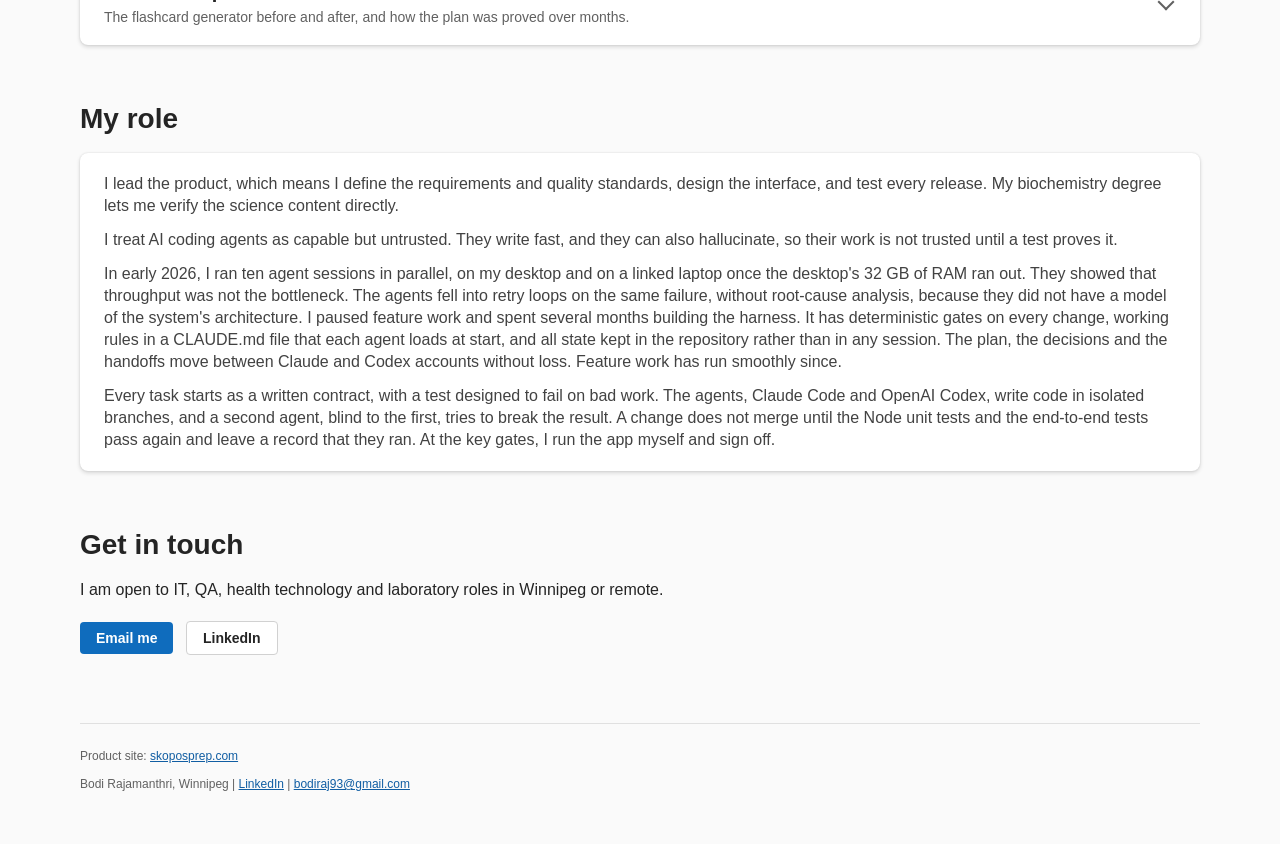
==== commit 92ac6118: "Case study: match the owner's release wording Co-Authored-By: Claude Opus 5.5 <noreply@anthropic.com" ====
--- a/index.html
+++ b/index.html
@@ -40,7 +40,7 @@
 <section class="hero wrap">
   <p class="eyebrow">March 2026 to now</p>
   <h1>Skopos is a free MCAT preparation suite that I am building and leading</h1>
-  <p class="lede">It began as a personal flashcard tool and has grown into a complete study platform: a daily plan built around the exam date, questions in the AAMC format with detailed explanations, and spaced-repetition flashcards. I lead the product and test every release. AI coding agents write the code inside a zero-trust test harness I designed, and a change does not ship until it passes. Skopos is free and will be open source.</p>
+  <p class="lede">It began as a personal flashcard tool and has grown into a complete study platform: a daily plan built around the exam date, questions in the AAMC format with detailed explanations, and spaced-repetition flashcards. I lead the product and test every release. AI coding agents write the code inside a zero-trust test harness I designed, and a change does not ship until it passes. Expected release: early 2027, as open-source software.</p>
 
   <figure class="video card">
     <video controls preload="metadata" playsinline poster="poster.webp" width="1920" height="1080">
